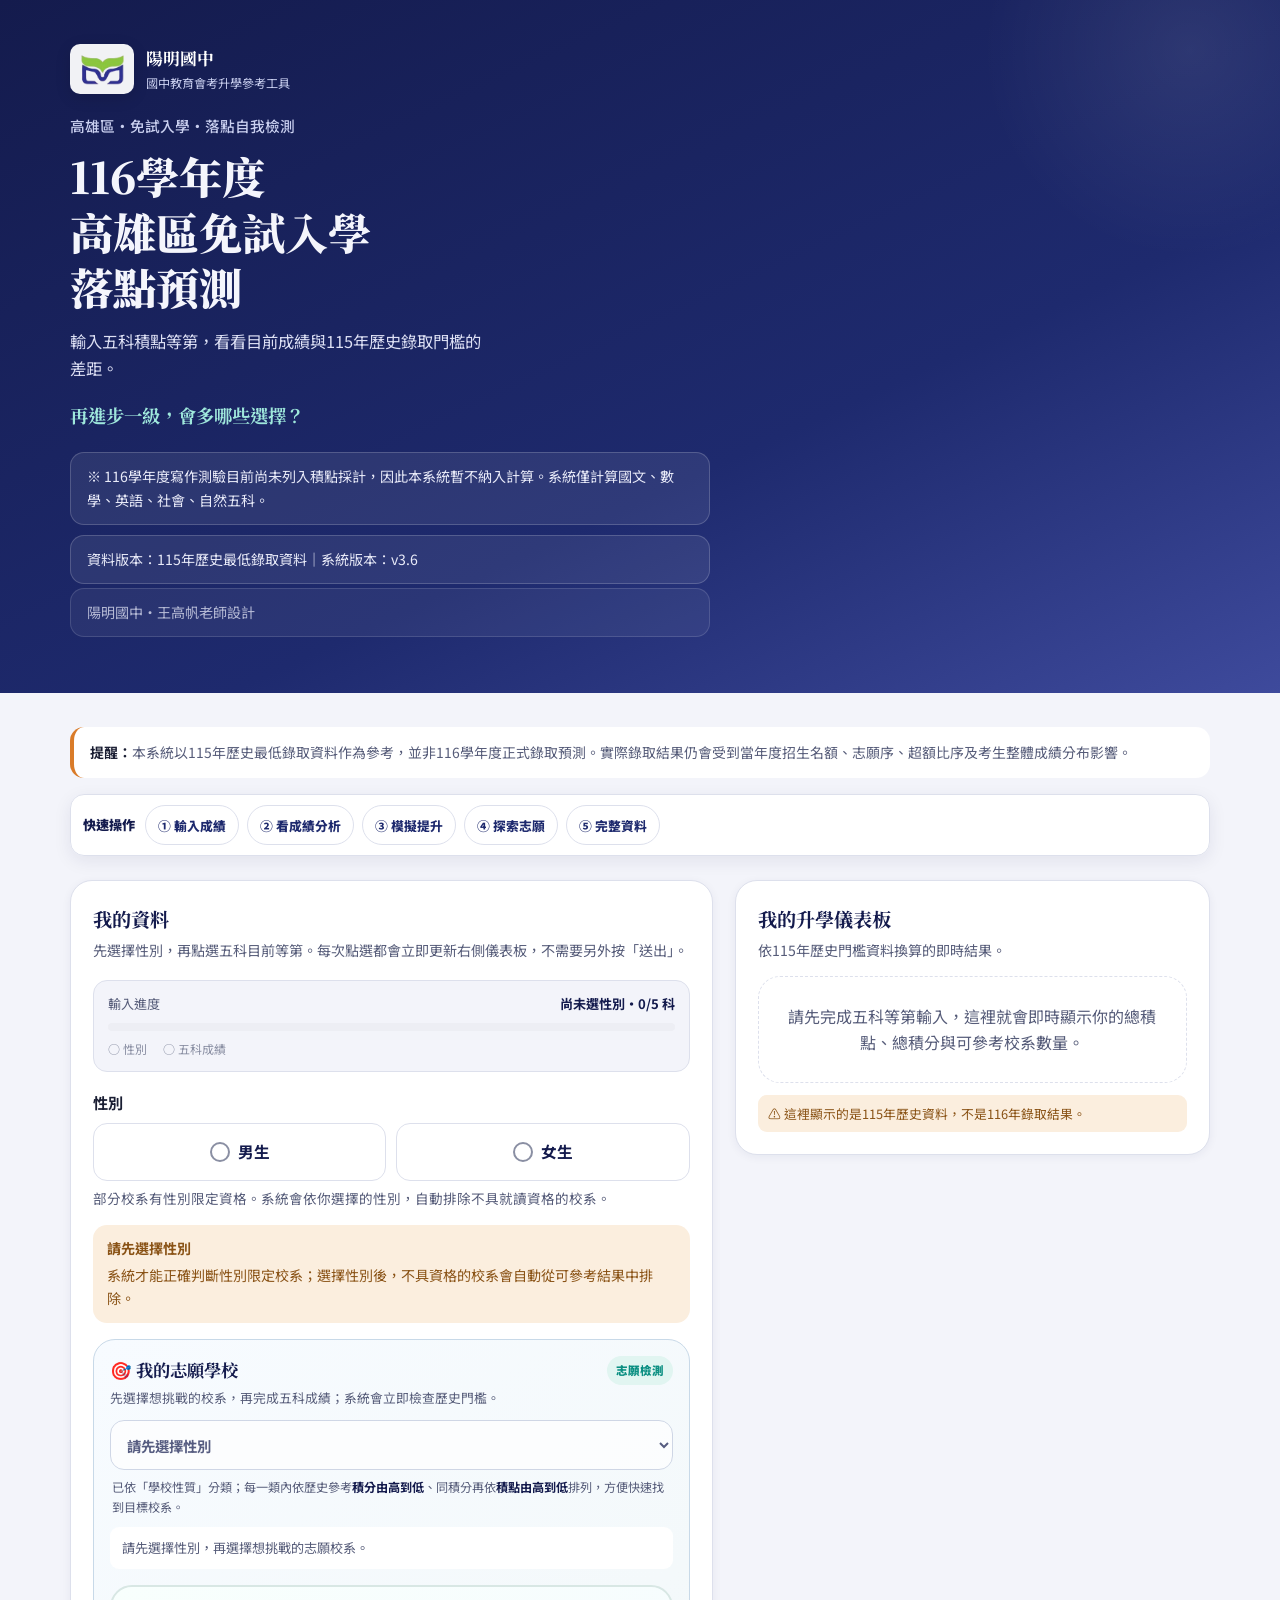
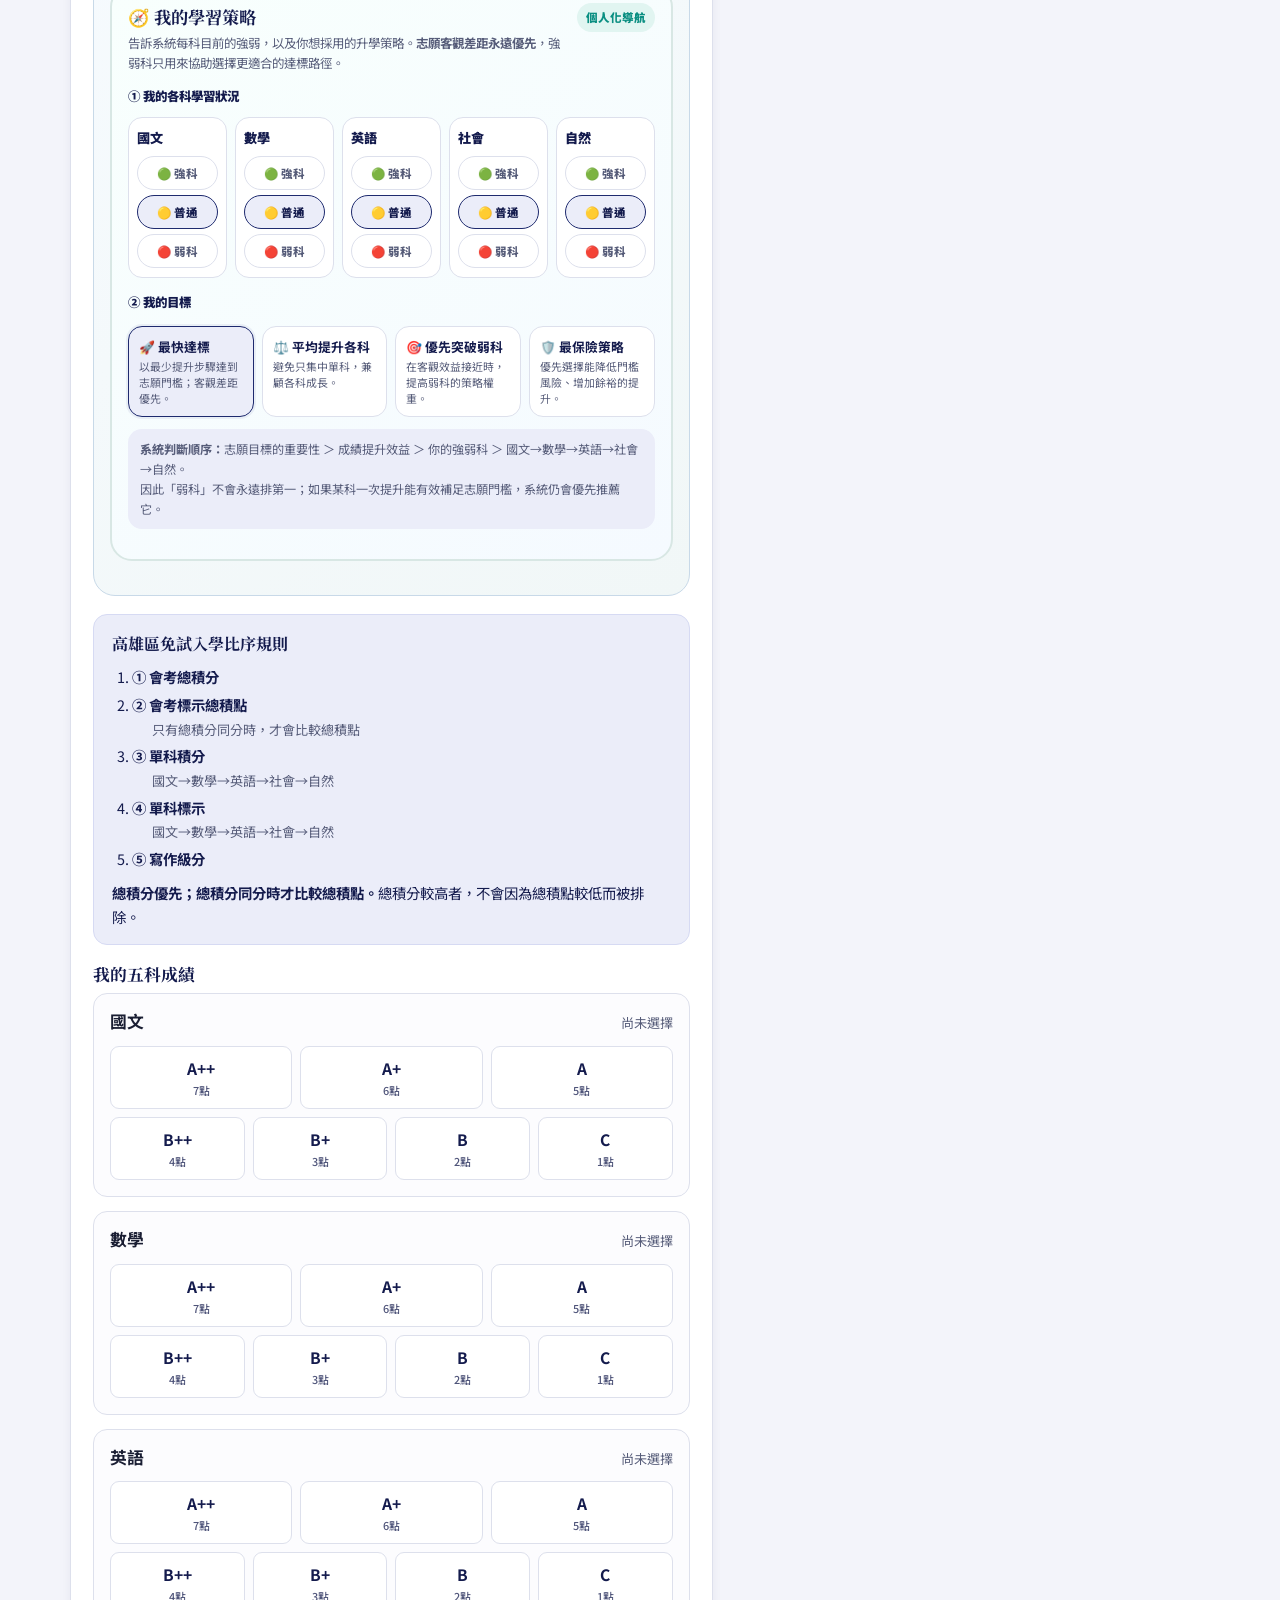
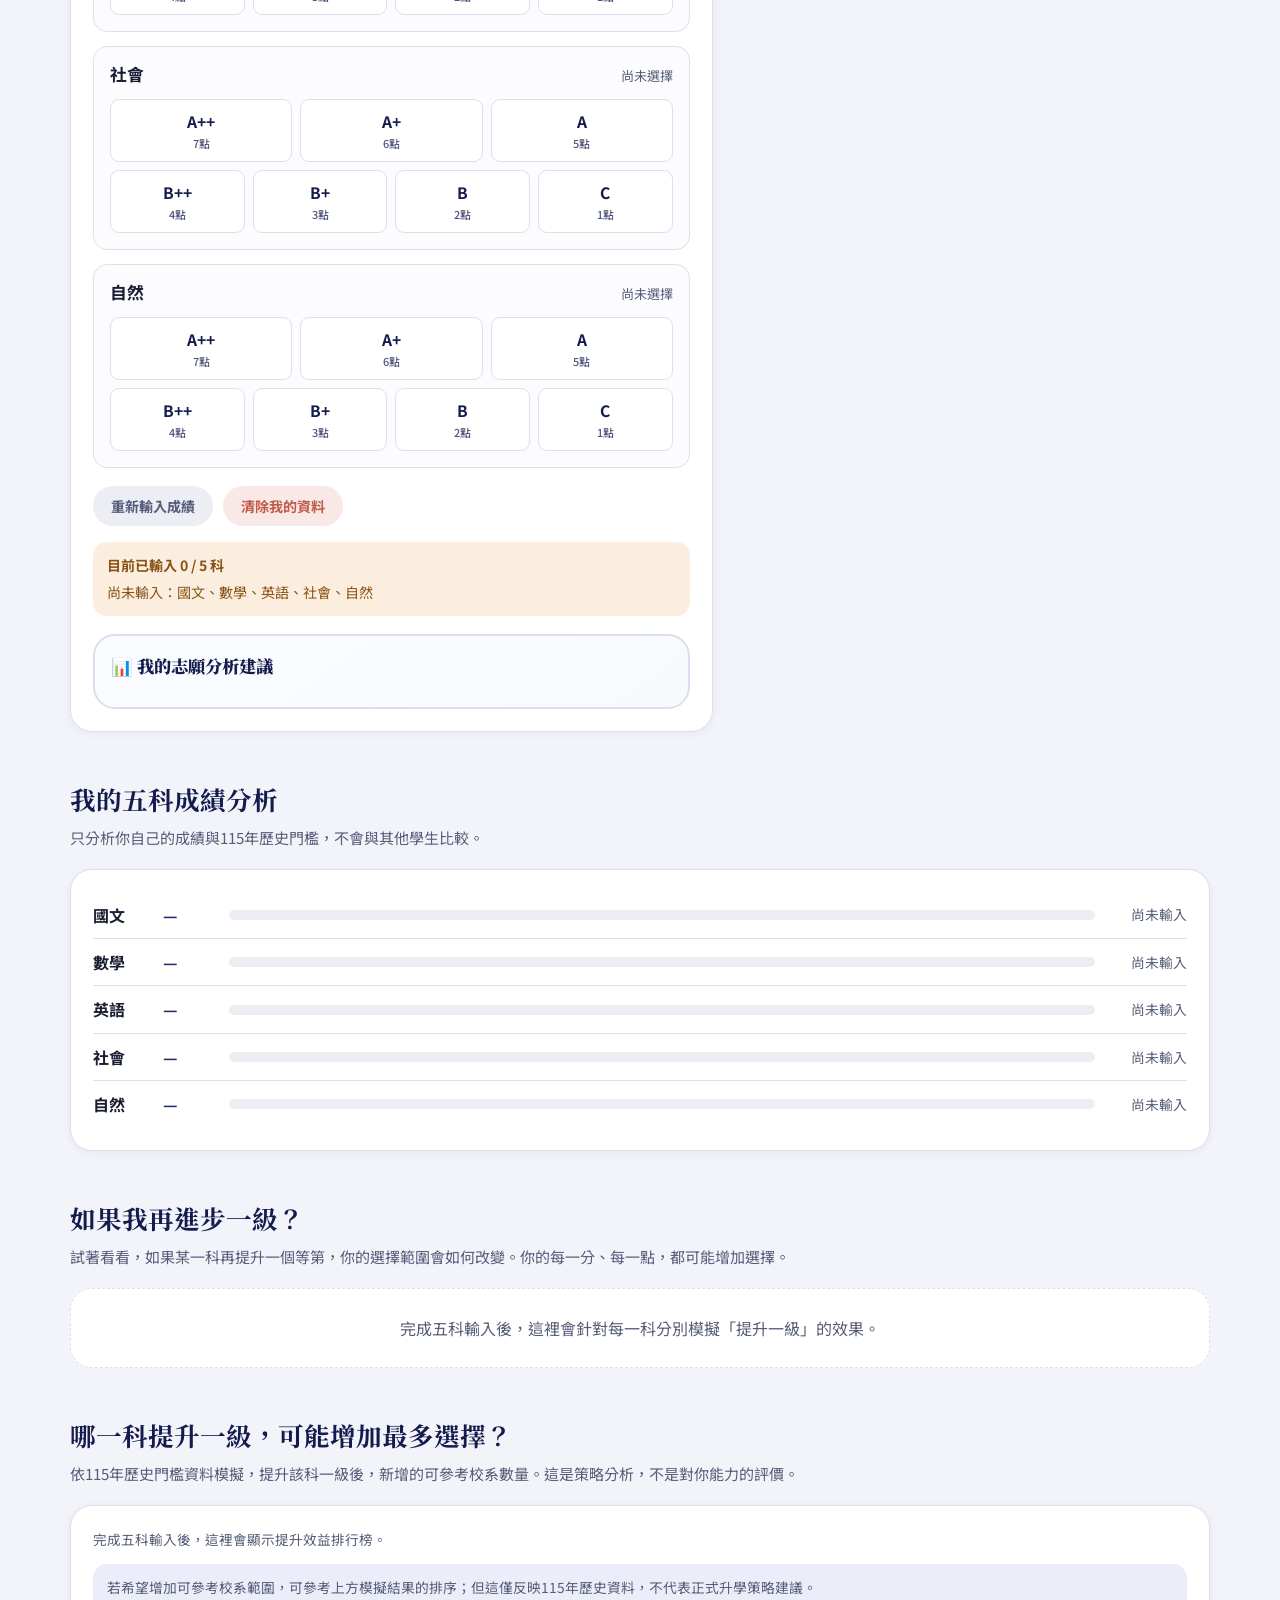
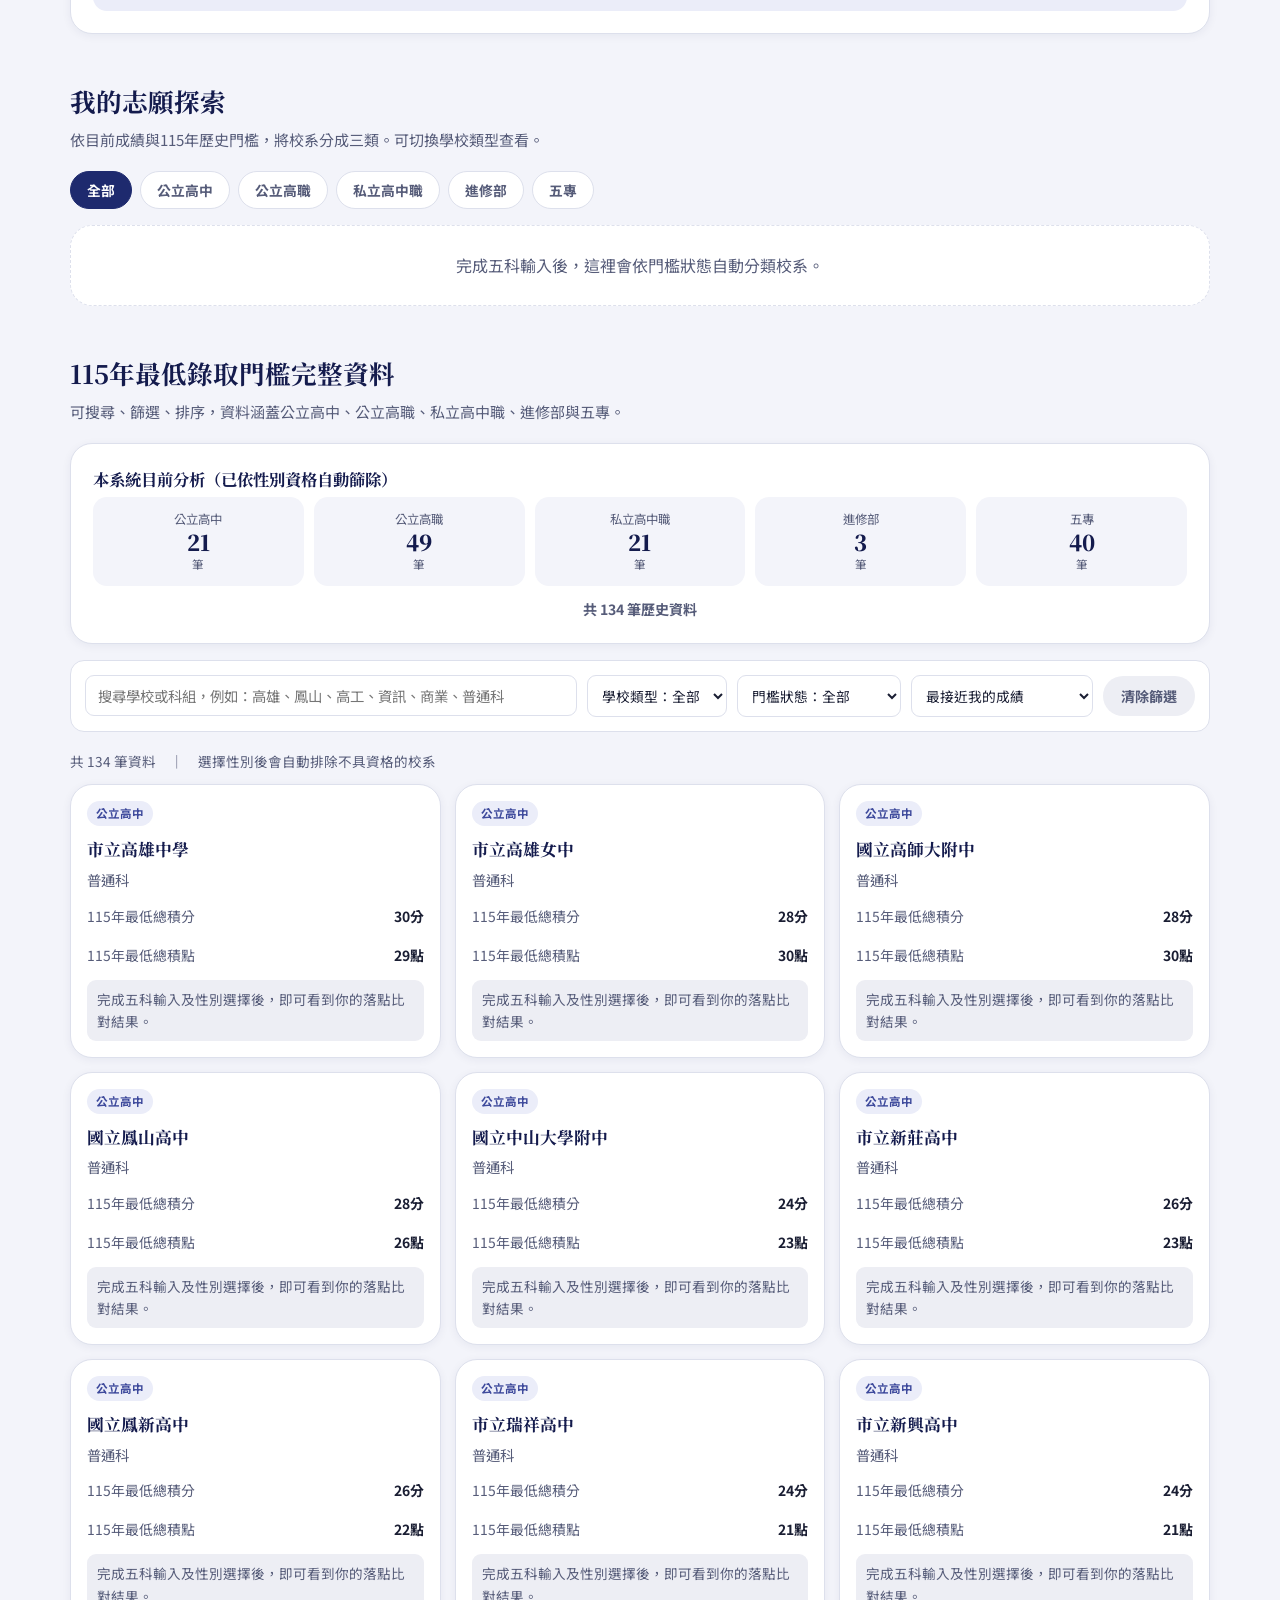
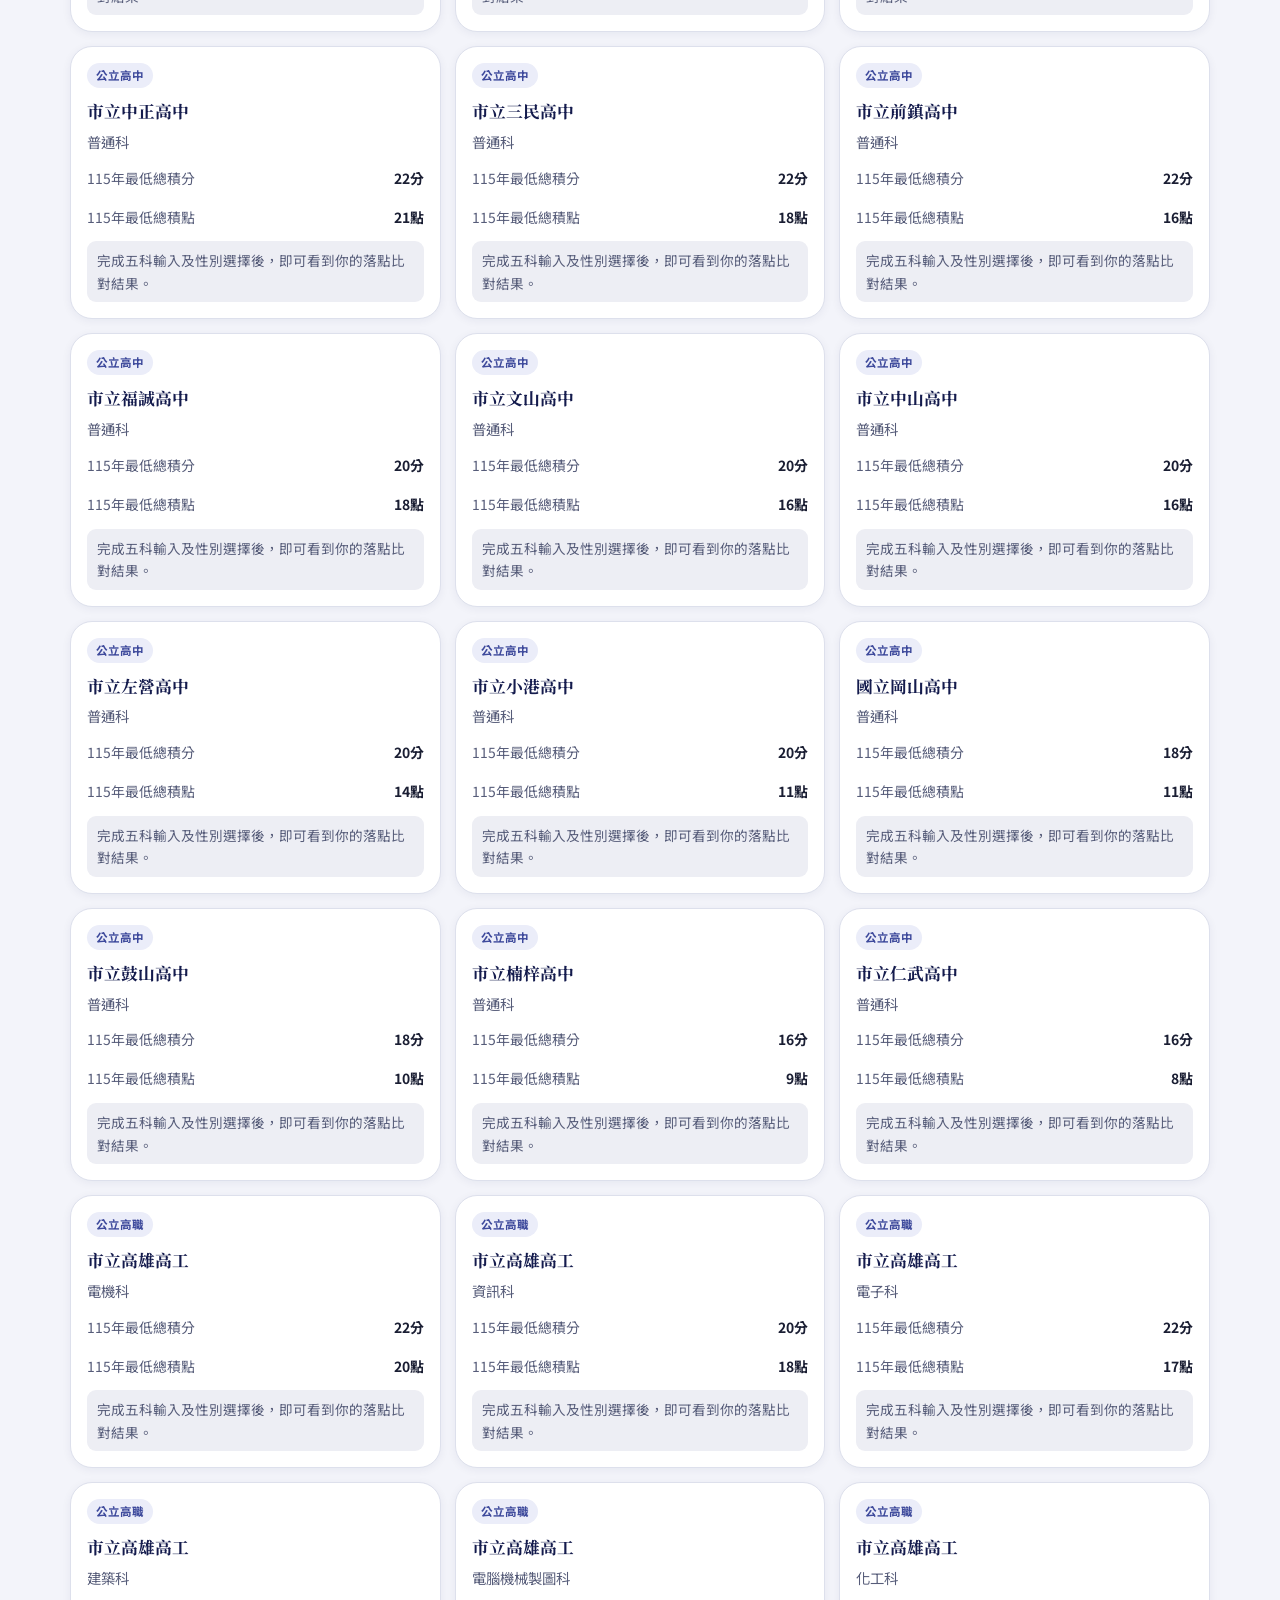
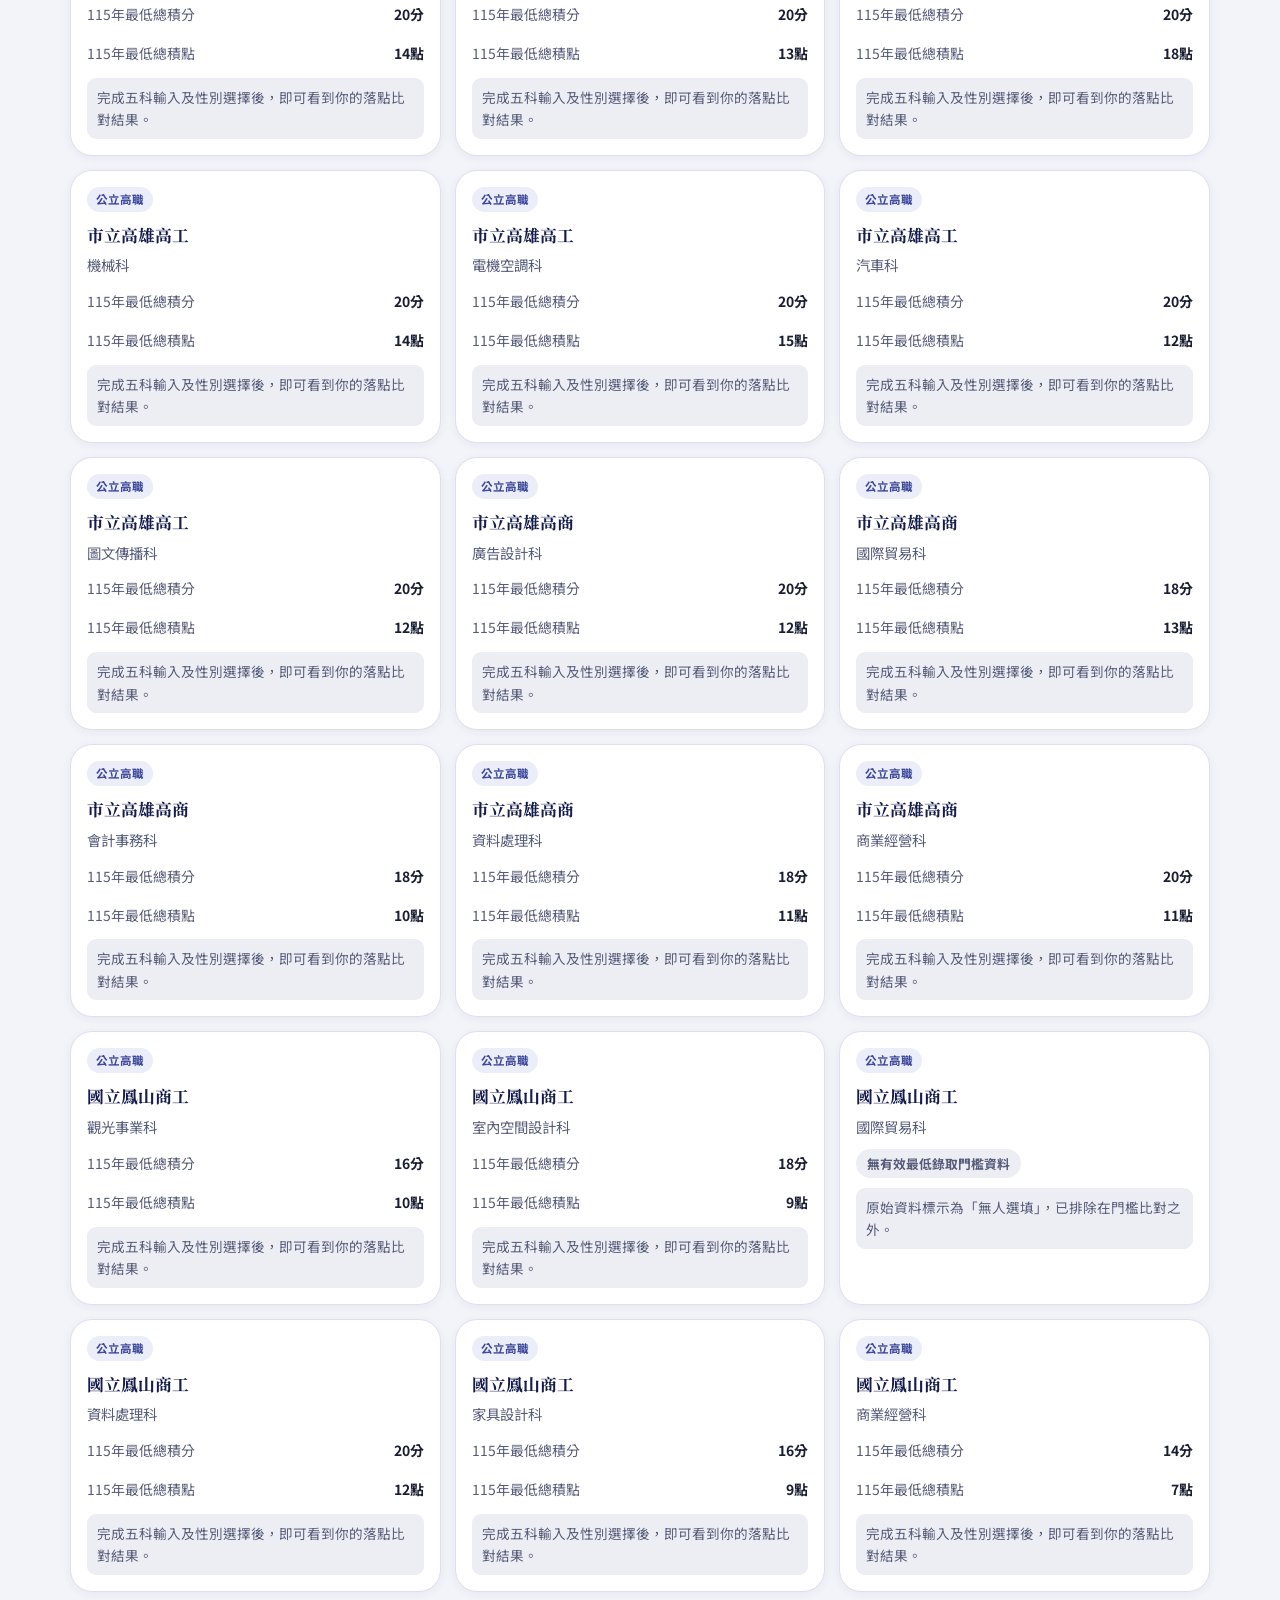
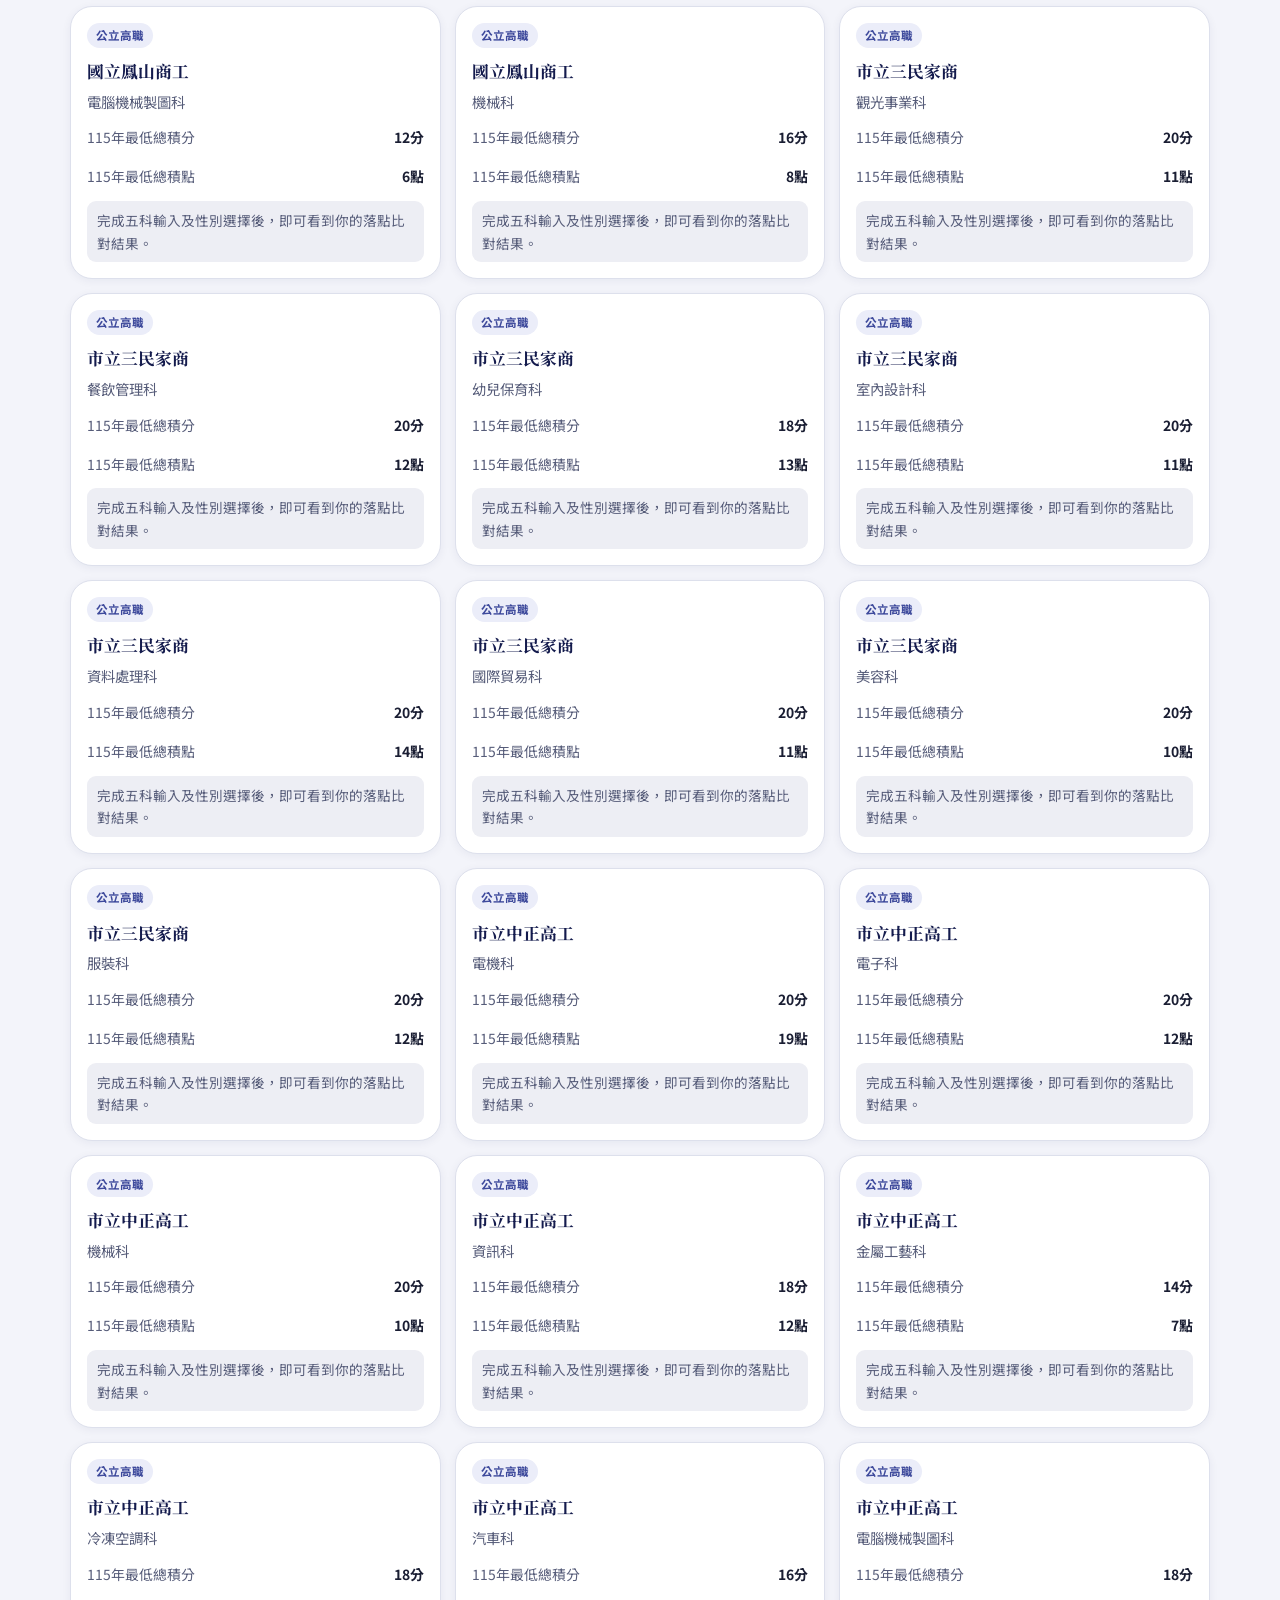
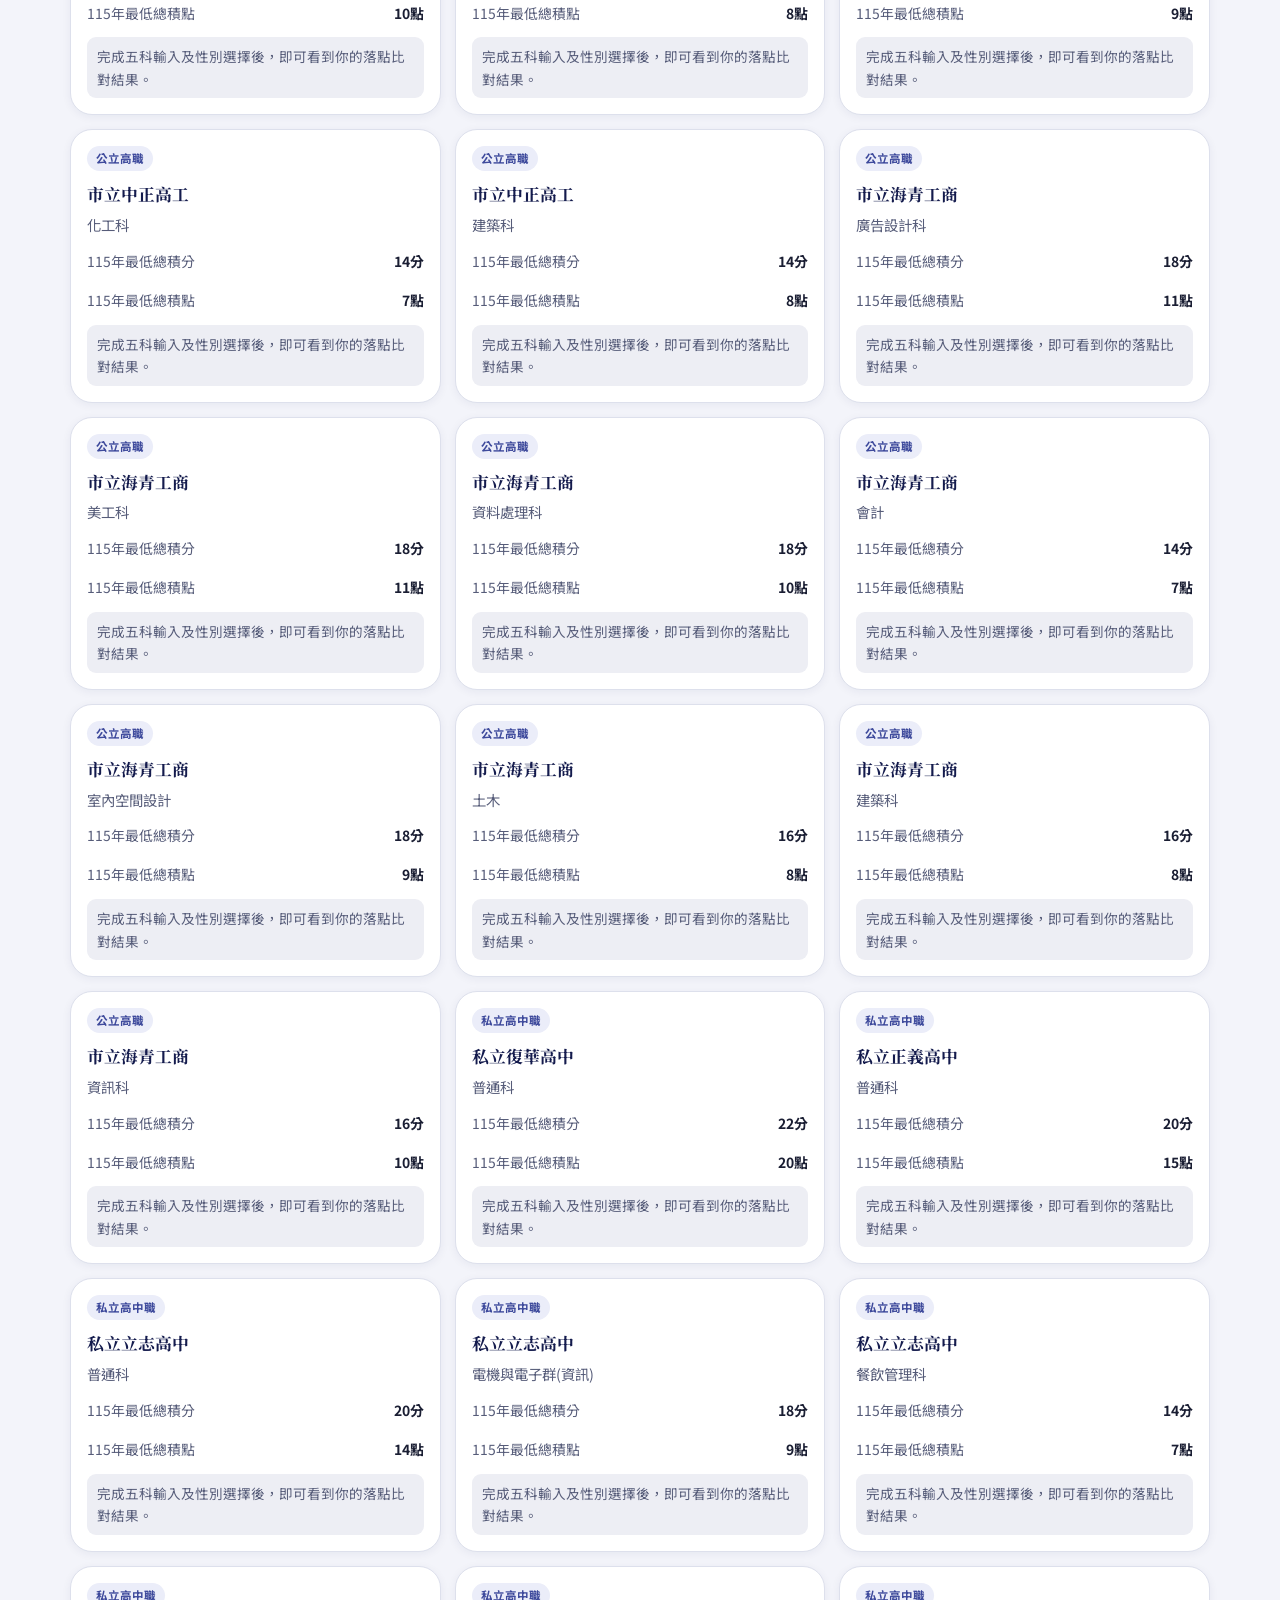
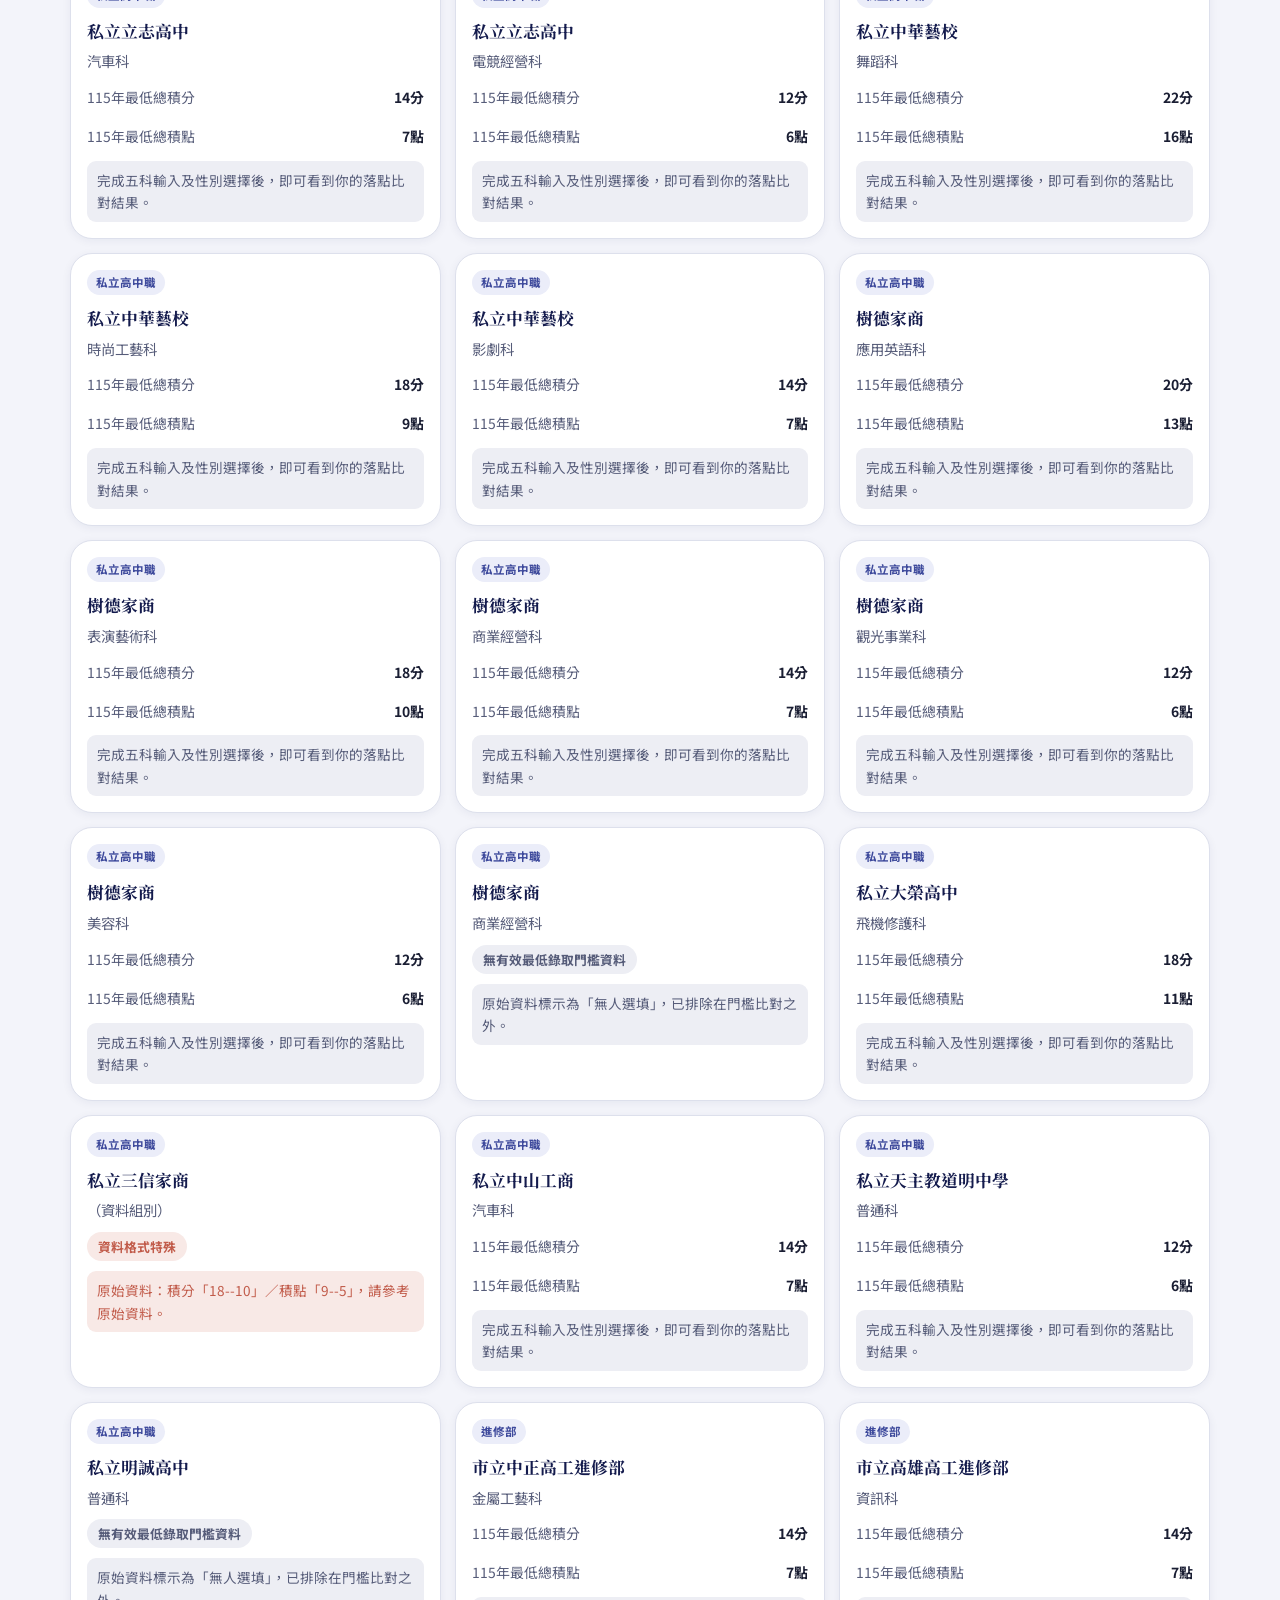
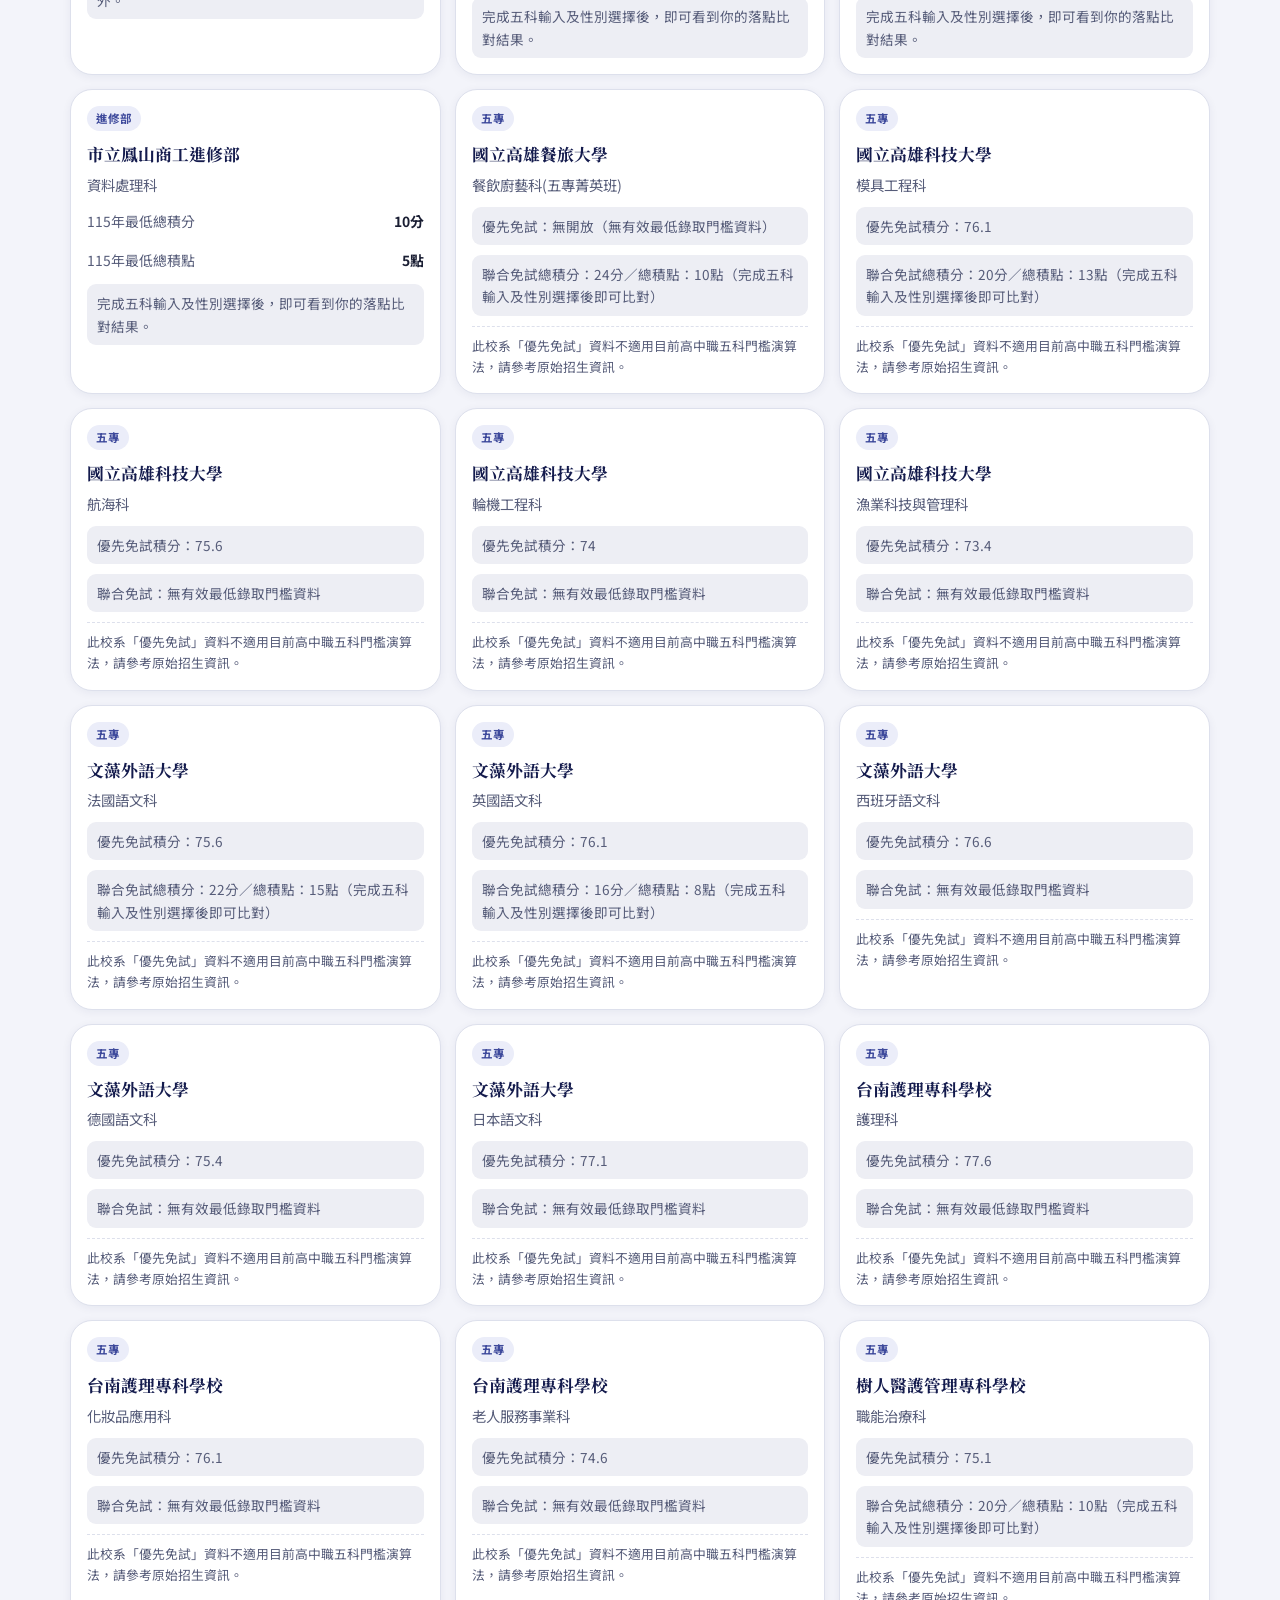
==== index.html @ 198a9786 "Add files via upload" ====
<!DOCTYPE html>
<html lang="zh-Hant">
<head>
<meta charset="UTF-8">
<meta name="viewport" content="width=device-width, initial-scale=1.0, maximum-scale=1">
<title>116學年度高雄區免試入學落點預測｜我的成績 → 歷史落點 → 提升一級 → 新增志願</title>
<link rel="preconnect" href="https://fonts.googleapis.com">
<link rel="preconnect" href="https://fonts.gstatic.com" crossorigin>
<link href="https://fonts.googleapis.com/css2?family=Noto+Serif+TC:wght@500;700;900&family=Noto+Sans+TC:wght@400;500;700;900&display=swap" rel="stylesheet">
<style>
/* =========================
   DESIGN TOKENS
========================= */
:root{
  --ink:#1A1E33;
  --ink-soft:#565C79;
  --hairline:#DDE0EC;
  --paper:#F3F4FA;
  --surface:#FFFFFF;
  --indigo:#1E2A6E;
  --indigo-deep:#141B4D;
  --indigo-soft:#3E4A9C;
  --indigo-tint:#EBEDF9;
  --teal:#0B8F82;
  --teal-tint:#E1F5F1;
  --orange:#D97B29;
  --orange-tint:#FBEEDE;
  --gray-gap:#8A8FA3;
  --gray-tint:#EDEEF4;
  --redsoft:#C15B4A;
  --redsoft-tint:#F8E9E6;
  --radius-l:22px;
  --radius-m:14px;
  --radius-s:9px;
  --shadow-1:0 2px 10px rgba(20,27,77,.06);
  --shadow-2:0 10px 30px rgba(20,27,77,.10);
  --serif:'Noto Serif TC', 'PingFang TC', 'Microsoft JhengHei', serif;
  --sans:'Noto Sans TC', 'PingFang TC', 'Microsoft JhengHei', sans-serif;
}
*{box-sizing:border-box;}
html{scroll-behavior:smooth;}
body{
  margin:0;
  font-family:var(--sans);
  background:var(--paper);
  color:var(--ink);
  line-height:1.65;
  -webkit-font-smoothing:antialiased;
}
img,svg{max-width:100%;}
a{color:var(--indigo-soft);}
button{font-family:inherit;}
:focus-visible{outline:3px solid var(--indigo-soft); outline-offset:2px;}
.wrap{max-width:1180px;margin:0 auto;padding:0 20px;}
@media (max-width:640px){.wrap{padding:0 14px;}}

/* Reduced motion */
@media (prefers-reduced-motion: reduce){
  *{animation-duration:.001ms !important; transition-duration:.001ms !important;}
}

/* =========================
   HERO / HEADER
========================= */
.hero{
  background:linear-gradient(155deg,var(--indigo-deep) 0%,var(--indigo) 62%,var(--indigo-soft) 100%);
  color:#F4F5FC;
  padding:44px 0 56px;
  position:relative;
  overflow:hidden;
}
.hero::after{
  content:"";
  position:absolute; right:-120px; top:-160px;
  width:420px; height:420px; border-radius:50%;
  background:radial-gradient(circle,rgba(255,255,255,.08),transparent 70%);
}
.hero-kicker{
  font-size:.92rem; color:#C9CFEF; margin:0 0 10px; font-weight:500;
}
.hero h1{
  font-family:var(--serif);
  font-weight:900;
  font-size:clamp(1.8rem,4.4vw,2.7rem);
  line-height:1.28;
  margin:0 0 14px;
  max-width:15ch;
}
.hero p.sub{
  font-size:1.02rem;
  color:#DEE1F5;
  max-width:46ch;
  margin:0 0 8px;
}
.hero p.tag{
  font-family:var(--serif);
  font-weight:700;
  font-size:1.15rem;
  color:#9FE8DC;
  margin:18px 0 0;
}
.writing-note{
  margin-top:22px;
  background:rgba(255,255,255,.08);
  border:1px solid rgba(255,255,255,.18);
  border-radius:var(--radius-m);
  padding:12px 16px;
  font-size:.88rem;
  color:#E9EBF9;
  max-width:640px;
}

/* =========================
   UX ENHANCEMENTS
========================= */
.school-brand{
  display:flex; align-items:center; gap:12px; margin-bottom:20px;
}
.school-brand img{
  width:64px; height:50px; object-fit:contain; background:rgba(255,255,255,.94);
  border-radius:10px; padding:5px 7px; box-shadow:0 4px 16px rgba(0,0,0,.12);
}
.school-brand strong{display:block; font-family:var(--serif); font-size:1.05rem; color:#fff;}
.school-brand span{display:block; font-size:.76rem; color:#C9CFEF; margin-top:1px;}

.quick-nav{
  position:sticky; top:0; z-index:20; display:flex; align-items:center; gap:8px;
  flex-wrap:wrap; margin:-4px 0 24px; padding:10px 12px;
  background:rgba(255,255,255,.94); backdrop-filter:blur(12px);
  border:1px solid var(--hairline); border-radius:var(--radius-m);
  box-shadow:0 5px 18px rgba(20,27,77,.08);
}
.quick-nav-title{font-weight:900; color:var(--indigo-deep); font-size:.82rem; margin-right:2px;}
.quick-nav button{
  border:1px solid var(--hairline); background:#fff; color:var(--indigo);
  border-radius:999px; padding:8px 12px; font-size:.8rem; font-weight:800; cursor:pointer;
  min-height:40px;
}
.quick-nav button:hover,.quick-nav button:focus-visible{background:var(--indigo-tint); border-color:var(--indigo-soft);}

.input-progress{
  margin:0 0 18px; padding:12px 14px; background:var(--paper);
  border:1px solid var(--hairline); border-radius:var(--radius-m);
}
.progress-head{display:flex; justify-content:space-between; gap:10px; font-size:.82rem; color:var(--ink-soft);}
.progress-head b{color:var(--indigo-deep);}
.progress-track{height:8px; margin:8px 0; background:var(--gray-tint); border-radius:99px; overflow:hidden;}
.progress-track span{display:block; height:100%; background:linear-gradient(90deg,var(--indigo),var(--teal)); border-radius:99px; transition:width .2s ease;}
.progress-steps{display:flex; gap:16px; font-size:.75rem; color:var(--gray-gap);}
.progress-steps .done{color:var(--teal); font-weight:800;}

.filter-clear{margin-left:auto; min-height:40px;}

.school-card{
  transition:transform .15s ease, box-shadow .15s ease, border-color .15s ease;
}
.school-card:hover{
  transform:translateY(-2px); box-shadow:var(--shadow-2); border-color:#C8CCE1;
}

@media (min-width:960px){
  .quick-nav{top:8px;}
}
@media (max-width:640px){
  .school-brand img{width:58px;height:46px;}
  .quick-nav{margin-left:-2px; margin-right:-2px;}
  .quick-nav-title{width:100%;}
  .quick-nav button{flex:1 1 calc(50% - 8px);}
  .filter-clear{margin-left:0; width:100%;}
}

/* =========================
   TARGET SCHOOL / EFFORT ADVISER
========================= */
.target-select-help{
  margin:8px 2px 0;
  color:var(--ink-soft);
  font-size:.76rem;
  line-height:1.6;
}
.target-select-help strong{color:var(--indigo-deep);}
#targetSchoolSelect{
  min-height:54px;
  font-weight:700;
}
#targetSchoolSelect optgroup{
  font-weight:900;
}
#targetSchoolSelect option{
  font-weight:600;
}
.target-school-box{
  margin:16px 0 18px; padding:16px; border:1px solid #C8D9E8;
  border-radius:var(--radius-l); background:linear-gradient(145deg,#F7FBFF,#F1F7F7);
}
.target-school-head{display:flex; align-items:flex-start; justify-content:space-between; gap:12px; margin-bottom:12px;}
.target-school-head h4{margin:0 0 3px; color:var(--indigo-deep); font-family:var(--serif); font-size:1.08rem;}
.target-school-head p{margin:0; color:var(--ink-soft); font-size:.8rem;}
.target-school-badge{white-space:nowrap; background:var(--teal-tint); color:var(--teal); border-radius:999px; padding:5px 9px; font-size:.72rem; font-weight:900;}
#targetSchoolSelect{width:100%; min-height:50px; border:1.5px solid #BFC8DC; border-radius:var(--radius-m); background:#fff; color:var(--indigo-deep); padding:10px 12px; font:700 .9rem var(--sans);}
#targetSchoolSelect:focus{border-color:var(--indigo); box-shadow:0 0 0 3px rgba(62,74,156,.12);}
.target-empty{margin-top:10px; padding:10px 12px; border-radius:var(--radius-s); background:#fff; color:var(--ink-soft); font-size:.82rem;}
.target-selected{margin-top:10px; padding:12px; background:#fff; border-radius:var(--radius-m); display:flex; flex-direction:column; gap:3px;}
.target-selected b{font-size:.75rem; color:var(--ink-soft);}
.target-selected span{font-weight:900; color:var(--indigo-deep);}
.target-selected small{color:var(--ink-soft);}
.target-success,.target-warning{margin-top:10px; border-radius:var(--radius-m); padding:14px;}
.target-success{display:flex; align-items:center; gap:12px; background:var(--teal-tint); border:1px solid #BFE7DF; color:#075E55;}
.target-icon{font-size:2rem; line-height:1;}
.target-success strong{display:block; font-family:var(--serif); font-size:1.35rem; color:#087568;}
.target-success span{display:block; font-weight:900; color:var(--indigo-deep); margin:2px 0;}
.target-success small{display:block; color:#39736C; font-size:.78rem;}
.target-warning{background:#FFF8EF; border:1px solid #F1D6B3; color:#7B511D;}
.target-warning-head{display:flex; align-items:center; justify-content:space-between; gap:10px;}
.target-warning-head strong{color:#8A5316; font-size:.92rem;}
.target-warning-head span{font-weight:900; white-space:nowrap; background:var(--orange-tint); padding:4px 8px; border-radius:999px; font-size:.76rem;}
.target-current{margin-top:8px; color:var(--ink-soft); font-size:.8rem;}
.target-warning p{font-size:.75rem; color:#8A6A42; margin:8px 0;}
.effort-list{margin:8px 0 0; padding-left:20px; display:flex; flex-direction:column; gap:7px;}
.effort-list li{background:#fff; border-radius:var(--radius-s); padding:8px 10px; display:grid; grid-template-columns:1fr auto; gap:2px 8px; color:var(--ink);}
.effort-list li b{color:var(--indigo-deep);}
.effort-list li span{font-weight:900; color:var(--orange);}
.effort-list li small{grid-column:1/-1; color:var(--ink-soft); font-size:.74rem;}
@media (max-width:640px){
  .target-school-head{flex-direction:column;}
  .target-warning-head{align-items:flex-start; flex-direction:column;}
  .effort-list li{grid-template-columns:1fr;}
  .effort-list li span{grid-column:1;}
}

.target-analysis-box{margin-top:18px;padding:16px;border:2px solid #D9DFEE;border-radius:var(--radius-l);background:linear-gradient(145deg,#FBFCFF,#F7FAFC);scroll-margin-top:80px;}
.target-analysis-title{font-family:var(--serif);font-size:1.08rem;font-weight:900;color:var(--indigo-deep);margin-bottom:10px;}
.target-principle-note{margin-top:8px;padding:8px 10px;background:var(--indigo-tint,#EEF1FF);border-radius:var(--radius-s);font-size:.72rem;line-height:1.6;color:var(--indigo-deep);}
.target-gap-grid{display:grid;grid-template-columns:1fr 1fr;gap:8px;margin:10px 0;}
.target-gap-card{background:#fff;border-radius:var(--radius-s);padding:10px;border:1px solid var(--hairline);}
.target-gap-card strong{display:block;font-size:.8rem}.target-gap-card small{display:block;margin-top:3px;color:var(--ink-soft);line-height:1.5;}
.target-plan-note{margin:10px 0;padding:10px 12px;border-radius:var(--radius-s);background:var(--indigo-tint);color:var(--ink-soft);font-size:.78rem;line-height:1.65;}
.target-plan-step{display:grid;grid-template-columns:34px 1fr auto;gap:8px;align-items:center;background:#fff;border-radius:var(--radius-s);padding:9px 10px;margin-top:7px;border:1px solid var(--hairline);}
.target-plan-step .num{width:26px;height:26px;border-radius:50%;display:grid;place-items:center;background:var(--indigo-tint);color:var(--indigo-deep);font-weight:900;}
.target-plan-step .subject{font-weight:900;color:var(--indigo-deep)}.target-plan-step .grade{font-weight:900;color:var(--orange)}.target-plan-step small{display:block;grid-column:2/-1;color:var(--ink-soft);line-height:1.5;}
@media(max-width:640px){.target-gap-grid{grid-template-columns:1fr}.target-plan-step{grid-template-columns:30px 1fr}.target-plan-step b{grid-column:2}.target-plan-step small{grid-column:2}}
/* =========================
   LAYOUT: MAIN GRID
========================= */
main{padding:34px 0 60px;}
.section{margin-bottom:46px;}
.section-head{margin-bottom:18px;}
.section-head h2{
  font-family:var(--serif);
  font-size:clamp(1.25rem,2.6vw,1.6rem);
  margin:0 0 6px;
  color:var(--indigo-deep);
}
.section-head p{margin:0; color:var(--ink-soft); font-size:.94rem;}

.top-grid{
  display:grid;
  grid-template-columns:1fr;
  gap:22px;
}
@media (min-width:960px){
  .top-grid{grid-template-columns:1.15fr .85fr; align-items:start;}
}

/* =========================
   SUBJECT INPUT
========================= */
.panel{
  background:var(--surface);
  border-radius:var(--radius-l);
  padding:22px;
  box-shadow:var(--shadow-1);
  border:1px solid var(--hairline);
}
.panel h3{
  font-family:var(--serif);
  margin:0 0 4px;
  font-size:1.2rem;
  color:var(--indigo-deep);
}
.panel .hint{color:var(--ink-soft); font-size:.88rem; margin:0 0 18px;}

.subject-card{
  border:1px solid var(--hairline);
  border-radius:var(--radius-m);
  padding:14px 16px 16px;
  margin-bottom:14px;
  background:#FCFCFE;
}
.subject-card:last-child{margin-bottom:0;}
.subject-card-head{
  display:flex; align-items:baseline; justify-content:space-between; gap:8px;
  margin-bottom:10px;
}
.subject-card-head .name{font-weight:700; font-size:1.05rem;}
.subject-card-head .status{
  font-size:.82rem; color:var(--ink-soft);
}
.subject-card-head .status.picked{color:var(--teal); font-weight:700;}
.grade-grid{display:flex; flex-direction:column; gap:8px;}
.grade-row{display:grid; gap:8px;}
.grade-row.row1{grid-template-columns:repeat(3,1fr);}
.grade-row.row2{grid-template-columns:repeat(4,1fr);}
.grade-btn{
  min-height:52px;
  border:1.5px solid var(--hairline);
  background:#fff;
  border-radius:var(--radius-s);
  padding:10px 4px;
  font-size:.98rem;
  font-weight:700;
  color:var(--indigo-deep);
  cursor:pointer;
  transition:border-color .15s, background .15s, color .15s, transform .1s;
  text-align:center;
}
.grade-btn:hover{border-color:var(--indigo-soft);}
.grade-btn:active{transform:scale(.97);}
.grade-btn.active{
  background:var(--indigo);
  border-color:var(--indigo);
  color:#fff;
}
.grade-btn .pt{
  display:block; font-size:.68rem; font-weight:500; margin-top:2px; opacity:.75;
}

/* =========================
   GENDER SELECTOR
========================= */
.gender-selector{
  border:none; padding:0; margin:0 0 6px; display:flex; gap:10px; flex-wrap:wrap;
}
.gender-selector legend{
  font-weight:700; font-size:.95rem; margin:0 0 8px; padding:0; width:100%; color:var(--ink);
}
.gender-option{
  flex:1 1 120px; min-height:58px; display:flex; align-items:center; justify-content:center; gap:8px;
  border:1.5px solid var(--hairline); border-radius:var(--radius-m); background:#fff;
  cursor:pointer; font-weight:700; font-size:.98rem; color:var(--indigo-deep);
  transition:border-color .15s, background .15s, color .15s; position:relative; padding:0 10px;
}
.gender-option:hover{border-color:var(--indigo-soft);}
.gender-option input{
  position:absolute; width:1px; height:1px; opacity:0; margin:0; padding:0;
}
.gender-dot{
  width:20px; height:20px; border-radius:50%; border:2px solid var(--gray-gap);
  display:inline-flex; align-items:center; justify-content:center; flex-shrink:0; background:#fff;
  transition:border-color .15s;
}
.gender-dot::after{
  content:""; width:10px; height:10px; border-radius:50%; background:var(--indigo);
  opacity:0; transform:scale(.4); transition:opacity .15s, transform .15s;
}
.gender-option.is-selected{background:var(--indigo-tint); border-color:var(--indigo);}
.gender-option.is-selected .gender-dot{border-color:var(--indigo);}
.gender-option.is-selected .gender-dot::after{opacity:1; transform:scale(1);}
.gender-option input:focus-visible + .gender-dot{
  outline:3px solid var(--indigo-soft); outline-offset:2px;
}
.gender-help{color:var(--ink-soft); font-size:.85rem; margin:0 0 16px;}

.tier-note{font-size:.8rem; color:var(--ink-soft); border-top:1px dashed var(--hairline); padding-top:8px; margin-top:2px;}
.tier-note.tier-win{color:var(--teal);}

.rule-card{
  background:var(--indigo-tint); border:1px solid #D6DAF3; border-radius:var(--radius-m);
  padding:16px 18px; margin-bottom:16px; font-size:.9rem; color:var(--indigo-deep);
}
.rule-card h4{margin:0 0 8px; font-family:var(--serif); font-size:1rem;}
.rule-card ol{margin:0 0 10px; padding-left:20px;}
.rule-card ol li{margin-bottom:4px;}
.rule-card .rule-key{font-weight:700; color:var(--indigo-deep);}
.rule-card .rule-sub{color:var(--ink-soft); font-size:.82rem; margin:2px 0 0 20px;}

.fivea-note{
  margin-top:14px; padding:12px 14px; border-radius:var(--radius-m);
  background:var(--teal-tint); color:#0A6B60; font-size:.87rem;
}
.fivea-note b{display:block; margin-bottom:4px;}

.panel-actions{
  display:flex; gap:10px; flex-wrap:wrap; margin-top:18px;
}
.btn{
  border:none; border-radius:999px; padding:10px 18px; font-weight:700;
  font-size:.88rem; cursor:pointer; transition:opacity .15s, transform .1s;
}
.btn:active{transform:scale(.97);}
.btn-ghost{background:var(--gray-tint); color:var(--ink-soft);}
.btn-ghost:hover{opacity:.8;}
.btn-danger{background:var(--redsoft-tint); color:var(--redsoft);}
.btn-danger:hover{opacity:.8;}
.btn-primary{background:var(--indigo); color:#fff;}
.btn-teal{background:var(--teal); color:#fff;}

.incomplete-box{
  margin-top:16px; padding:12px 14px; border-radius:var(--radius-m);
  background:var(--orange-tint); color:#8A5316; font-size:.88rem;
}
.incomplete-box b{display:block; margin-bottom:4px;}
.complete-box{
  margin-top:16px; padding:12px 14px; border-radius:var(--radius-m);
  background:var(--teal-tint); color:#0A6B60; font-size:.88rem;
}
.complete-box div{margin:2px 0;}

/* =========================
   DASHBOARD
========================= */
.dash-grid{
  display:grid; grid-template-columns:repeat(2,1fr); gap:14px;
}
@media (min-width:500px) and (max-width:959px){
  .dash-grid{grid-template-columns:repeat(4,1fr);}
}
.dash-card{
  background:var(--surface);
  border-radius:var(--radius-l);
  padding:18px 16px;
  box-shadow:var(--shadow-1);
  border:1px solid var(--hairline);
  border-top:4px solid var(--indigo);
}
.dash-card.teal{border-top-color:var(--teal);}
.dash-card.orange{border-top-color:var(--orange);}
.dash-card .label{font-size:.82rem; color:var(--ink-soft); margin-bottom:6px;}
.dash-card .num{
  font-family:var(--serif); font-weight:900;
  font-size:clamp(1.8rem,4vw,2.4rem);
  color:var(--indigo-deep); line-height:1;
}
.dash-card .num small{font-size:1rem; font-weight:700; margin-left:2px; color:var(--ink-soft);}
.dash-card.teal .num{color:var(--teal);}
.dash-card.orange .num{color:var(--orange);}
.dash-empty{
  background:var(--surface); border:1px dashed var(--hairline);
  border-radius:var(--radius-l); padding:26px 20px; text-align:center; color:var(--ink-soft);
}

/* =========================
   MY SCORES
========================= */
.score-row{
  display:flex; align-items:center; gap:14px; padding:10px 0;
  border-bottom:1px solid var(--hairline);
}
.score-row:last-child{border-bottom:none;}
.score-row .sname{width:56px; font-weight:700; flex-shrink:0;}
.score-row .sgrade{width:52px; flex-shrink:0; font-weight:700; color:var(--indigo);}
.score-bar-track{
  flex:1; height:10px; background:var(--gray-tint); border-radius:99px; overflow:hidden;
}
.score-bar-fill{height:100%; background:linear-gradient(90deg,var(--indigo-soft),var(--teal)); border-radius:99px;}
.score-row .spt{width:78px; text-align:right; color:var(--ink-soft); font-size:.86rem; flex-shrink:0;}

/* =========================
   SIMULATION CARDS
========================= */
.sim-grid{
  display:grid; grid-template-columns:1fr; gap:16px;
}
@media (min-width:720px){
  .sim-grid{grid-template-columns:repeat(2,1fr);}
}
@media (min-width:1100px){
  .sim-grid{grid-template-columns:repeat(3,1fr);}
}
.sim-card{
  background:var(--surface); border-radius:var(--radius-l); border:1px solid var(--hairline);
  box-shadow:var(--shadow-1); padding:18px; display:flex; flex-direction:column; gap:12px;
}
.sim-card .sim-head{display:flex; justify-content:space-between; align-items:baseline;}
.sim-card .sim-head h4{margin:0; font-family:var(--serif); font-size:1.08rem; color:var(--indigo-deep);}
.sim-arrow{
  display:flex; align-items:center; gap:8px; font-weight:700; font-size:1.05rem;
}
.grade-pill{
  display:inline-block; padding:3px 10px; border-radius:999px; background:var(--indigo-tint); color:var(--indigo);
  font-size:.92rem;
}
.grade-pill.up{background:var(--teal-tint); color:var(--teal);}
.sim-metric-table{width:100%; border-collapse:collapse; font-size:.9rem;}
.sim-metric-table td{padding:5px 4px; border-bottom:1px solid var(--hairline);}
.sim-metric-table tr:last-child td{border-bottom:none;}
.sim-metric-table td.mlabel{color:var(--ink-soft); width:34%;}
.sim-metric-table td.mval{text-align:center; font-weight:700;}
.sim-metric-table td.mnew{text-align:right; font-weight:900; color:var(--teal);}
.big-plus{
  font-family:var(--serif); font-weight:900; font-size:1.6rem; color:var(--teal);
}
.sim-maxed{
  color:var(--ink-soft); font-size:.9rem; background:var(--gray-tint); border-radius:var(--radius-m); padding:14px; text-align:center;
}
.sim-newlist{
  border-top:1px dashed var(--hairline); padding-top:10px; margin-top:2px;
}
.sim-newlist summary{cursor:pointer; font-weight:700; color:var(--indigo); font-size:.9rem;}
.sim-newlist ul{list-style:none; margin:10px 0 0; padding:0; display:flex; flex-direction:column; gap:6px;}
.sim-newlist li{
  font-size:.86rem; background:var(--teal-tint); border-radius:var(--radius-s); padding:8px 10px; color:#0A6B60;
}
.sim-newlist li b{color:var(--indigo-deep);}
.simulate-btn{
  align-self:flex-start; background:var(--indigo-tint); color:var(--indigo);
  border:none; border-radius:999px; padding:8px 16px; font-weight:700; font-size:.85rem; cursor:pointer;
}
.simulate-btn:hover{background:var(--indigo); color:#fff;}

/* ranking */
.rank-list{list-style:none; margin:0; padding:0; display:flex; flex-direction:column; gap:10px;}
.rank-item{
  display:flex; align-items:center; gap:14px; background:var(--surface); border:1px solid var(--hairline);
  border-radius:var(--radius-m); padding:12px 16px;
}
.rank-num{
  font-family:var(--serif); font-weight:900; font-size:1.2rem; color:var(--indigo-soft); width:26px; flex-shrink:0;
}
.rank-name{font-weight:700; flex:1;}
.rank-count{font-weight:900; color:var(--teal); font-family:var(--serif); font-size:1.05rem;}
.rank-maxed{color:var(--ink-soft); font-size:.84rem;}
.rank-note{
  margin-top:14px; font-size:.86rem; color:var(--ink-soft); background:var(--indigo-tint);
  border-radius:var(--radius-m); padding:12px 14px;
}

/* =========================
   EXPLORE (voyage)
========================= */
.tabs{display:flex; gap:8px; flex-wrap:wrap; margin-bottom:16px;}
.tab-btn{
  border:1px solid var(--hairline); background:#fff; border-radius:999px; padding:8px 16px;
  font-size:.86rem; font-weight:700; color:var(--ink-soft); cursor:pointer;
}
.tab-btn.active{background:var(--indigo); border-color:var(--indigo); color:#fff;}

.status-columns{display:grid; grid-template-columns:1fr; gap:18px;}
@media (min-width:860px){.status-columns{grid-template-columns:repeat(3,1fr);}}
.status-col{background:var(--surface); border-radius:var(--radius-l); border:1px solid var(--hairline); padding:16px; box-shadow:var(--shadow-1);}
.status-col h4{
  margin:0 0 10px; font-family:var(--serif); font-size:1rem; display:flex; align-items:center; gap:8px;
}
.status-dot{width:10px; height:10px; border-radius:50%; display:inline-block;}
.status-col.reached h4 .status-dot{background:var(--teal);}
.status-col.near h4 .status-dot{background:var(--orange);}
.status-col.gap h4 .status-dot{background:var(--gray-gap);}
.status-col .count{font-weight:900; color:var(--ink-soft); font-size:.86rem; margin-left:auto;}
.mini-list{list-style:none; margin:0; padding:0; max-height:340px; overflow-y:auto; display:flex; flex-direction:column; gap:8px;}
.mini-list li{
  border:1px solid var(--hairline); border-radius:var(--radius-s); padding:8px 10px; font-size:.85rem;
}
.mini-list li .mn{font-weight:700; display:block;}
.mini-list li .md{color:var(--ink-soft);}
.empty-note{color:var(--ink-soft); font-size:.85rem;}

/* =========================
   SCHOOL LIST / FILTER
========================= */
.filter-bar{
  display:flex; gap:10px; flex-wrap:wrap; align-items:center; margin-bottom:18px;
  background:var(--surface); border:1px solid var(--hairline); border-radius:var(--radius-m); padding:14px;
}
.filter-bar input[type=text]{
  flex:1; min-width:180px; border:1px solid var(--hairline); border-radius:var(--radius-s);
  padding:9px 12px; font-size:.9rem; font-family:inherit;
}
.filter-bar select{
  border:1px solid var(--hairline); border-radius:var(--radius-s); padding:9px 10px; font-size:.86rem;
  background:#fff; font-family:inherit; color:var(--ink);
}
.result-count{font-size:.85rem; color:var(--ink-soft); margin-bottom:12px;}

.school-grid{display:grid; grid-template-columns:1fr; gap:14px;}
@media (min-width:720px){.school-grid{grid-template-columns:repeat(2,1fr);}}
@media (min-width:1100px){.school-grid{grid-template-columns:repeat(3,1fr);}}

.school-card{
  background:var(--surface); border:1px solid var(--hairline); border-radius:var(--radius-l);
  padding:16px; box-shadow:var(--shadow-1); display:flex; flex-direction:column; gap:10px;
}
.school-card .cat-tag{
  align-self:flex-start; font-size:.72rem; font-weight:700; color:var(--indigo-soft);
  background:var(--indigo-tint); padding:3px 9px; border-radius:999px;
}
.school-card h5{margin:0; font-family:var(--serif); font-size:1.05rem; color:var(--indigo-deep);}
.school-card .dept{color:var(--ink-soft); font-size:.9rem; margin-top:-6px;}
.badge{
  align-self:flex-start; font-size:.8rem; font-weight:700; padding:4px 11px; border-radius:999px;
}
.badge.reached{background:var(--teal-tint); color:var(--teal);}
.badge.near{background:var(--orange-tint); color:var(--orange);}
.badge.partial{background:var(--orange-tint); color:#96540E;}
.badge.gap{background:var(--gray-tint); color:var(--gray-gap);}
.badge.nodata{background:var(--gray-tint); color:var(--ink-soft);}
.badge.special{background:var(--redsoft-tint); color:var(--redsoft);}
.badge.genderBlocked{background:var(--redsoft-tint); color:var(--redsoft);}

.metric-line{display:flex; justify-content:space-between; font-size:.87rem; padding:3px 0;}
.metric-line .mname{color:var(--ink-soft);}
.metric-line .mstat{font-weight:700;}
.metric-line .mstat.ok{color:var(--teal);}
.metric-line .mstat.gapv{color:var(--redsoft);}

.gapbar{height:8px; background:var(--gray-tint); border-radius:99px; position:relative; overflow:hidden; margin:2px 0 6px;}
.gapbar-fill{height:100%; border-radius:99px; background:var(--indigo-soft);}
.gapbar-fill.ok{background:var(--teal);}

.nodata-text{font-size:.85rem; color:var(--ink-soft); background:var(--gray-tint); border-radius:var(--radius-s); padding:8px 10px;}
.special-text{font-size:.85rem; color:var(--redsoft); background:var(--redsoft-tint); border-radius:var(--radius-s); padding:8px 10px;}
.na-text{font-size:.8rem; color:var(--ink-soft); font-style:normal; border-top:1px dashed var(--hairline); padding-top:8px;}

/* =========================
   TEACHER NOTE / FOOTER
========================= */
.note-card{
  background:var(--indigo-tint); border-radius:var(--radius-l); padding:22px 24px; border:1px solid #D6DAF3;
}
.note-card h3{margin:0 0 12px; font-family:var(--serif); color:var(--indigo-deep);}
.note-card ul{margin:0; padding-left:20px; color:var(--ink-soft); font-size:.92rem;}
.note-card ul li{margin-bottom:8px;}

footer{
  background:var(--indigo-deep); color:#C9CFEF; padding:34px 0 44px; margin-top:20px;
}
footer h3{color:#fff; font-family:var(--serif); font-size:1.1rem; margin:0 0 12px;}
footer ul{margin:0 0 18px; padding-left:20px; font-size:.86rem;}
footer ul li{margin-bottom:6px;}
footer .fine{font-size:.78rem; color:#8B92C0;}

.disclaimer-box{
  background:#fff; border-left:4px solid var(--orange); border-radius:var(--radius-m);
  padding:14px 16px; font-size:.87rem; color:var(--ink-soft); margin-bottom:20px;
}
.disclaimer-box b{color:var(--ink);}

.mini-warning{
  margin-top:12px; font-size:.8rem; color:#8A5316; background:var(--orange-tint);
  border-radius:var(--radius-s); padding:8px 10px;
}
.mini-warning:empty{display:none; padding:0; margin:0;}

/* grade ladder (visualizes which grade-family a subject is currently at; not a ranking) */
.grade-ladder{
  display:flex; flex-wrap:wrap; align-items:center; gap:1px 3px;
  font-size:.66rem; color:var(--ink-soft); margin-bottom:10px;
}
.ladder-step{padding:2px 5px; border-radius:5px;}
.ladder-step.current{background:var(--indigo); color:#fff; font-weight:700;}
.ladder-arrow{opacity:.4; font-size:.6rem;}

/* stats panel */
.stats-grid{display:grid; grid-template-columns:repeat(2,1fr); gap:10px;}
@media (min-width:640px){.stats-grid{grid-template-columns:repeat(5,1fr);}}
.stats-item{
  display:flex; flex-direction:column; align-items:center; gap:2px;
  background:var(--paper); border-radius:var(--radius-m); padding:12px 8px;
}
.stats-label{font-size:.78rem; color:var(--ink-soft);}
.stats-num{font-family:var(--serif); font-weight:900; font-size:1.35rem; color:var(--indigo-deep); line-height:1;}
.stats-unit{font-size:.72rem; color:var(--ink-soft);}
.stats-total{margin-top:12px; text-align:center; color:var(--ink-soft); font-size:.88rem; font-weight:700;}

/* simulation category breakdown */
.sim-breakdown{
  border-top:1px dashed var(--hairline); padding-top:10px; margin-top:2px;
  display:flex; flex-direction:column; gap:4px;
}
.sim-breakdown-row{display:flex; justify-content:space-between; font-size:.83rem; color:var(--ink-soft);}
.sim-breakdown-row b{color:var(--indigo-deep); font-weight:700;}

/* ranking detail card */
.rank-item-detail{flex-direction:column; align-items:stretch; gap:8px;}
.rank-top{display:flex; align-items:center; gap:10px;}
.rank-top .rank-name{flex:1;}
.rank-mid{display:flex; flex-wrap:wrap; gap:10px 16px; font-size:.86rem; color:var(--ink-soft);}
.rank-mid .rank-count{font-weight:900; color:var(--teal); font-family:var(--serif); font-size:1rem;}
.rank-breakdown{font-size:.8rem; color:var(--ink-soft); background:var(--gray-tint); border-radius:var(--radius-s); padding:6px 10px;}

/* highlight card */
.highlight-card{
  background:linear-gradient(155deg,var(--indigo-deep),var(--indigo-soft));
  color:#fff; border-radius:var(--radius-l); padding:20px 22px; margin-bottom:16px;
  box-shadow:var(--shadow-2);
}
.highlight-card.highlight-empty{background:var(--gray-tint); color:var(--ink-soft); text-align:center; padding:22px;}
.highlight-kicker{font-size:.82rem; color:#C9CFEF; margin-bottom:8px; font-weight:700;}
.highlight-main{display:flex; align-items:center; gap:10px; flex-wrap:wrap; font-family:var(--serif); font-size:1.15rem; font-weight:900; margin-bottom:10px;}
.highlight-label{font-size:.78rem; font-weight:500; color:#C9CFEF; font-family:var(--sans);}
.highlight-main .grade-pill{background:rgba(255,255,255,.16); color:#fff;}
.highlight-main .grade-pill.up{background:#9FE8DC; color:#0A4A44;}
.highlight-metrics{display:flex; flex-wrap:wrap; gap:14px; font-size:.92rem; font-weight:700; margin-bottom:10px;}
.highlight-note{font-size:.8rem; color:#D6DAF3;}


/* =========================
   PERSONALIZED STRATEGY
========================= */
.strategy-box{margin:16px 0 18px;padding:16px;border:2px solid #D8E7E4;border-radius:var(--radius-l);background:linear-gradient(145deg,#F8FFFD,#F5FAFF);}
.strategy-head{display:flex;align-items:flex-start;justify-content:space-between;gap:12px;margin-bottom:12px;}
.strategy-head h4{margin:0 0 3px;color:var(--indigo-deep);font-family:var(--serif);font-size:1.08rem;}
.strategy-head p{margin:0;color:var(--ink-soft);font-size:.78rem;line-height:1.6;}
.strategy-badge{white-space:nowrap;background:var(--teal-tint);color:var(--teal);border-radius:999px;padding:5px 9px;font-size:.72rem;font-weight:900;}
.preference-grid{display:grid;grid-template-columns:repeat(5,1fr);gap:8px;margin-top:10px;}
.preference-card{background:#fff;border:1px solid var(--hairline);border-radius:var(--radius-m);padding:9px 8px;}
.preference-card .pref-name{display:block;font-weight:900;color:var(--indigo-deep);font-size:.82rem;margin-bottom:7px;}
.preference-options{display:grid;grid-template-columns:1fr;gap:5px;}
.pref-btn{min-height:34px;border:1px solid var(--hairline);background:#fff;border-radius:999px;color:var(--ink-soft);font-size:.72rem;font-weight:800;cursor:pointer;padding:5px 4px;}
.pref-btn:hover{border-color:var(--indigo-soft);}
.pref-btn.active{background:var(--indigo-tint);border-color:var(--indigo);color:var(--indigo-deep);}
.pref-btn.strong.active{background:var(--teal-tint);border-color:var(--teal);color:#075E55;}
.pref-btn.weak.active{background:var(--redsoft-tint);border-color:var(--redsoft);color:#8D3E32;}
.strategy-goals{display:grid;grid-template-columns:repeat(4,1fr);gap:8px;margin-top:14px;}
.goal-option{position:relative;}
.goal-option input{position:absolute;opacity:0;pointer-events:none;}
.goal-label{display:block;height:100%;background:#fff;border:1.5px solid var(--hairline);border-radius:var(--radius-m);padding:9px 10px;cursor:pointer;}
.goal-label b{display:block;color:var(--indigo-deep);font-size:.8rem;margin-bottom:2px;}
.goal-label small{display:block;color:var(--ink-soft);font-size:.68rem;line-height:1.45;}
.goal-option input:checked + .goal-label{background:var(--indigo-tint);border-color:var(--indigo);box-shadow:0 0 0 2px rgba(62,74,156,.08);}
.strategy-priority{margin-top:12px;padding:10px 12px;border-radius:var(--radius-m);background:var(--indigo-tint);color:var(--ink-soft);font-size:.76rem;line-height:1.65;}
.strategy-result{margin-top:14px;}
.strategy-summary{padding:12px 14px;border-radius:var(--radius-m);background:#fff;border:1px solid var(--hairline);}
.strategy-summary strong{color:var(--indigo-deep);}
.strategy-rank-list{margin:9px 0 0;padding:0;list-style:none;display:flex;flex-direction:column;gap:7px;}
.strategy-rank-item{display:grid;grid-template-columns:28px 1fr auto;gap:8px;align-items:center;background:#fff;border:1px solid var(--hairline);border-radius:var(--radius-s);padding:9px 10px;}
.strategy-rank-item .rank-index{width:24px;height:24px;border-radius:50%;display:grid;place-items:center;background:var(--indigo-tint);color:var(--indigo-deep);font-weight:900;font-size:.78rem;}
.strategy-rank-item .rank-subject{font-weight:900;color:var(--indigo-deep);}
.strategy-rank-item .rank-reason{display:block;color:var(--ink-soft);font-size:.7rem;line-height:1.45;margin-top:2px;}
.strategy-rank-item .rank-effect{text-align:right;font-weight:900;color:var(--teal);font-size:.78rem;white-space:nowrap;}
.strategy-step-tag{display:inline-block;margin-left:5px;padding:2px 6px;border-radius:999px;background:var(--orange-tint);color:#8A5316;font-size:.64rem;font-weight:900;}
.tag-feasibility{display:inline-block;padding:2px 6px;border-radius:999px;font-size:.64rem;font-weight:900;}
.tag-recommend{background:var(--teal-tint);color:#075E55;}
.tag-challenge{background:var(--orange-tint);color:#8A5316;}
.strategy-comparison{display:grid;grid-template-columns:1fr 1fr;gap:8px;margin-top:8px;}
.strategy-comparison .compare-cell{background:var(--paper);border-radius:var(--radius-s);padding:8px 10px;}
.strategy-comparison b{display:block;color:var(--indigo-deep);font-size:.75rem;}.strategy-comparison span{font-size:.8rem;font-weight:900;}
@media(max-width:800px){.preference-grid{grid-template-columns:repeat(3,1fr)}.strategy-goals{grid-template-columns:repeat(2,1fr)}}
@media(max-width:640px){.preference-grid{grid-template-columns:repeat(2,1fr)}.strategy-goals{grid-template-columns:1fr}.strategy-head{flex-direction:column}.strategy-rank-item{grid-template-columns:28px 1fr}.strategy-rank-item .rank-effect{grid-column:2;text-align:left}.strategy-comparison{grid-template-columns:1fr}}

.sr-only{position:absolute; width:1px; height:1px; overflow:hidden; clip:rect(0,0,0,0);}
</style>
</head>
<body>

<header class="hero">
  <div class="wrap">
    <div class="school-brand">
      <img src="[data-uri]" alt="陽明國中校徽">
      <div>
        <strong>陽明國中</strong>
        <span>國中教育會考升學參考工具</span>
      </div>
    </div>
    <p class="hero-kicker">高雄區・免試入學・落點自我檢測</p>
    <h1>116學年度<br>高雄區免試入學<br>落點預測</h1>
    <p class="sub">輸入五科積點等第，看看目前成績與115年歷史錄取門檻的差距。</p>
    <p class="tag">再進步一級，會多哪些選擇？</p>
    <div class="writing-note">
      ※ 116學年度寫作測驗目前尚未列入積點採計，因此本系統暫不納入計算。系統僅計算國文、數學、英語、社會、自然五科。
    </div>
    <div class="writing-note" id="versionBadge" style="margin-top:10px;"></div>
    <div class="writing-note" style="margin-top:4px;opacity:.75;">陽明國中・王高帆老師設計</div>
  </div>
</header>

<main>
  <div class="wrap">

    <div class="disclaimer-box">
      <b>提醒：</b>本系統以115年歷史最低錄取資料作為參考，並非116學年度正式錄取預測。實際錄取結果仍會受到當年度招生名額、志願序、超額比序及考生整體成績分布影響。
    </div>

    <nav class="quick-nav" aria-label="快速操作">
      <span class="quick-nav-title">快速操作</span>
      <button type="button" data-scroll="#inputSection">① 輸入成績</button>
      <button type="button" data-scroll="#myScoresSection">② 看成績分析</button>
      <button type="button" data-scroll="#simSection">③ 模擬提升</button>
      <button type="button" data-scroll="#exploreSection">④ 探索志願</button>
      <button type="button" data-scroll="#listSection">⑤ 完整資料</button>
    </nav>

    <!-- STEP 1+2+3: INPUT + DASHBOARD -->
    <section class="section" id="inputSection">
      <div class="top-grid">
        <div class="panel" id="subjectPanel">
          <h3>我的資料</h3>
          <p class="hint">先選擇性別，再點選五科目前等第。每次點選都會立即更新右側儀表板，不需要另外按「送出」。</p>
          <div id="inputProgress" class="input-progress" aria-live="polite"></div>

          <fieldset class="gender-selector" id="genderSelector">
            <legend>性別</legend>
            <label class="gender-option" data-gender="male">
              <input type="radio" name="gender" value="male" id="genderMale">
              <span class="gender-dot" aria-hidden="true"></span>
              <span class="gender-label-text">男生</span>
            </label>
            <label class="gender-option" data-gender="female">
              <input type="radio" name="gender" value="female" id="genderFemale">
              <span class="gender-dot" aria-hidden="true"></span>
              <span class="gender-label-text">女生</span>
            </label>
          </fieldset>
          <p class="gender-help">部分校系有性別限定資格。系統會依你選擇的性別，自動排除不具就讀資格的校系。</p>
          <div id="genderReminder"></div>

          <div class="target-school-box" id="targetSchoolBox">
            <div class="target-school-head">
              <div>
                <h4>🎯 我的志願學校</h4>
                <p>先選擇想挑戰的校系，再完成五科成績；系統會立即檢查歷史門檻。</p>
              </div>
              <span class="target-school-badge">志願檢測</span>
            </div>
            <select id="targetSchoolSelect" aria-label="選擇志願學校與科別">
              <option value="">請先選擇性別</option>
            </select>
            <p class="target-select-help">已依「學校性質」分類；每一類內依歷史參考<strong>積分由高到低</strong>、同積分再依<strong>積點由高到低</strong>排列，方便快速找到目標校系。</p>
            <div id="targetSchoolPicked"></div>

            <div class="strategy-box" id="strategyBox">
              <div class="strategy-head">
                <div>
                  <h4>🧭 我的學習策略</h4>
                  <p>告訴系統每科目前的強弱，以及你想採用的升學策略。<strong>志願客觀差距永遠優先</strong>，強弱科只用來協助選擇更適合的達標路徑。</p>
                </div>
                <span class="strategy-badge">個人化導航</span>
              </div>
              <div id="strategyPreferences"></div>
              <div id="strategyResult" class="strategy-result"></div>
            </div>
          </div>

          <div class="rule-card">
            <h4>高雄區免試入學比序規則</h4>
            <ol>
              <li><span class="rule-key">① 會考總積分</span></li>
              <li><span class="rule-key">② 會考標示總積點</span><div class="rule-sub">只有總積分同分時，才會比較總積點</div></li>
              <li><span class="rule-key">③ 單科積分</span><div class="rule-sub">國文→數學→英語→社會→自然</div></li>
              <li><span class="rule-key">④ 單科標示</span><div class="rule-sub">國文→數學→英語→社會→自然</div></li>
              <li><span class="rule-key">⑤ 寫作級分</span></li>
            </ol>
            <div><b>總積分優先；總積分同分時才比較總積點。</b>總積分較高者，不會因為總積點較低而被排除。</div>
          </div>

          <h3 style="font-size:1.05rem;">我的五科成績</h3>
          <div id="subjectCards"></div>
          <div class="panel-actions">
            <button class="btn btn-ghost" id="btnReenter">重新輸入成績</button>
            <button class="btn btn-danger" id="btnClear">清除我的資料</button>
          </div>
          <div id="completionBox"></div>
          <div id="fiveAExplain"></div>
          <section class="target-analysis-box" id="targetAnalysisBox"><div class="target-analysis-title">📊 我的志願分析建議</div><div id="targetSchoolResult"></div></section>
        </div>

        <div>
          <div class="panel" style="margin-bottom:16px;">
            <h3>我的升學儀表板</h3>
            <p class="hint" style="margin-bottom:14px;">依115年歷史門檻資料換算的即時結果。</p>
            <div id="dashboard"></div>
            <div class="mini-warning">⚠️ 這裡顯示的是115年歷史資料，不是116年錄取結果。</div>
          </div>
        </div>
      </div>
    </section>

    <!-- MY SCORES DETAIL -->
    <section class="section" id="myScoresSection">
      <div class="section-head">
        <h2>我的五科成績分析</h2>
        <p>只分析你自己的成績與115年歷史門檻，不會與其他學生比較。</p>
      </div>
      <div class="panel" id="myScoresPanel"></div>
    </section>

    <!-- UPGRADE SIMULATION -->
    <section class="section" id="simSection">
      <div class="section-head">
        <h2>如果我再進步一級？</h2>
        <p>試著看看，如果某一科再提升一個等第，你的選擇範圍會如何改變。你的每一分、每一點，都可能增加選擇。</p>
      </div>
      <div id="simContainer"></div>
    </section>

    <!-- RANKING -->
    <section class="section" id="rankSection">
      <div class="section-head">
        <h2>哪一科提升一級，可能增加最多選擇？</h2>
        <p>依115年歷史門檻資料模擬，提升該科一級後，新增的可參考校系數量。這是策略分析，不是對你能力的評價。</p>
      </div>
      <div id="rankHighlight"></div>
      <div class="panel">
        <ol class="rank-list" id="rankList" style="list-style:none;"></ol>
        <div class="rank-note">若希望增加可參考校系範圍，可參考上方模擬結果的排序；但這僅反映115年歷史資料，不代表正式升學策略建議。</div>
      </div>
    </section>

    <!-- EXPLORE -->
    <section class="section" id="exploreSection">
      <div class="section-head">
        <h2>我的志願探索</h2>
        <p>依目前成績與115年歷史門檻，將校系分成三類。可切換學校類型查看。</p>
      </div>
      <div class="tabs" id="exploreTabs"></div>
      <div class="mini-warning" id="exploreFiveYearNotice" style="margin-bottom:14px;"></div>
      <div class="status-columns" id="exploreColumns"></div>
    </section>

    <!-- FULL SCHOOL LIST -->
    <section class="section" id="listSection">
      <div class="section-head">
        <h2>115年最低錄取門檻完整資料</h2>
        <p>可搜尋、篩選、排序，資料涵蓋公立高中、公立高職、私立高中職、進修部與五專。</p>
      </div>
      <div class="panel" id="dataStatsPanel" style="margin-bottom:16px;">
        <h3 style="font-size:1.02rem;">本系統目前分析（已依性別資格自動篩除）</h3>
        <div id="dataStats"></div>
      </div>
      <div class="filter-bar">
        <input type="text" id="searchInput" placeholder="搜尋學校或科組，例如：高雄、鳳山、高工、資訊、商業、普通科">
        <select id="filterCategory"></select>
        <select id="filterStatus">
          <option value="all">門檻狀態：全部</option>
          <option value="reached">已達115年參考門檻</option>
          <option value="near">接近門檻</option>
          <option value="not_reached">尚未達到門檻</option>
        </select>
        <select id="sortSelect">
          <option value="closest">最接近我的成績</option>
          <option value="easiest">最容易達標</option>
          <option value="scoreDesc">最低錄取門檻由高到低</option>
          <option value="name">學校名稱</option>
        </select>
        <button type="button" class="btn btn-ghost filter-clear" id="clearFilters">清除篩選</button>
      </div>
      <div class="result-count" id="resultCount"></div>
      <div class="school-grid" id="schoolGrid"></div>
    </section>

    <!-- TEACHER NOTE -->
    <section class="section" id="teacherSection">
      <div class="note-card">
        <h3>老師提醒</h3>
        <ul>
          <li>落點預測不是志願選填的答案，而是幫助你了解目前成績位置的工具。</li>
          <li>真正選填志願時，仍應綜合考量自己的興趣、學校特色、科別內容、交通距離及當年度招生名額。</li>
          <li>115年最低錄取分數是歷史資料，不代表116學年度一定會以相同分數錄取。</li>
          <li>高雄區免試入學實際錄取還涉及比序及招生名額；如果總積分相同，不能只靠本系統的最低錄取門檻判斷實際錄取結果。本系統未模擬完整超額比序程序。</li>
        </ul>
      </div>
    </section>

  </div>
</main>

<footer>
  <div class="wrap">
    <h3>資料來源與使用說明</h3>
    <ul>
      <li>本系統使用115年高雄區高中職最低錄取分數參考資料作為歷史門檻參考。</li>
      <li>116學年度實際招生名額、錄取標準及超額比序結果，應以主管機關正式公告為準。</li>
      <li>本系統僅供學生進行升學方向與成績提升模擬，不代表實際錄取結果。</li>
      <li>116學年度寫作測驗目前尚未列入本系統積點計算。</li>
      <li>五專資料包含「優先免試積分」與「聯合免試總積分／總積點」，三者計算基礎不同，系統不會混合計算；「優先免試積分」不適用本系統的高中職五科門檻演算法，僅供參考，請以原始招生資訊為準。</li>
      <li>部分欄位標示「無人選填」「-」「無開放」，代表無有效最低錄取門檻資料，已排除在門檻比對之外；標示為特殊格式者（如「18--10」）保留原始資料，未自行猜測其意義。</li>
    </ul>
    <p class="fine">本系統不會自動將你的成績上傳或同步至任何伺服器；五科等第僅儲存在你目前使用的瀏覽器（localStorage）。</p>
    <p class="fine" style="margin-top:6px;opacity:.75;">陽明國中・王高帆老師設計</p>
  </div>
</footer>

<script>
/* =========================
   DATA / SYSTEM VERSION
   第二版新增：所有「資料是哪一年」「系統改到第幾版」的文字，
   都從這兩個常數輸出，未來換成116年正式資料時，只需要改這裡。
========================= */
const DATA_YEAR = 115;
const SYSTEM_VERSION = "3.6";

/* =========================
   SCHOOL DATA (raw, transcribed as-is from Kaohsiung_HighSchool_Scores_2026.xlsx)
   Format for high-school-style sheets: [school, dept, rawScore, rawPoints]
   Format for five-year junior college sheet: [school, dept, rawPriorityScore, rawJointScore, rawJointPoints]
========================= */
const rawPublicHighSchool = [
["市立高雄中學","普通科",30,29],
["市立高雄女中","普通科",28,30],
["國立高師大附中","普通科",28,30],
["國立鳳山高中","普通科",28,26],
["國立中山大學附中","普通科",24,23],
["市立新莊高中","普通科",26,23],
["國立鳳新高中","普通科",26,22],
["市立瑞祥高中","普通科",24,21],
["市立新興高中","普通科",24,21],
["市立中正高中","普通科",22,21],
["市立三民高中","普通科",22,18],
["市立前鎮高中","普通科",22,16],
["市立福誠高中","普通科",20,18],
["市立文山高中","普通科",20,16],
["市立中山高中","普通科",20,16],
["市立左營高中","普通科",20,14],
["市立小港高中","普通科",20,11],
["國立岡山高中","普通科",18,11],
["市立鼓山高中","普通科",18,10],
["市立楠梓高中","普通科",16,9],
["市立仁武高中","普通科",16,8]
];

const rawPublicVocational = [
["市立高雄高工","電機科",22,20],
["市立高雄高工","資訊科",20,18],
["市立高雄高工","電子科",22,17],
["市立高雄高工","建築科",20,14],
["市立高雄高工","電腦機械製圖科",20,13],
["市立高雄高工","化工科",20,18],
["市立高雄高工","機械科",20,14],
["市立高雄高工","電機空調科",20,15],
["市立高雄高工","汽車科",20,12],
["市立高雄高工","圖文傳播科",20,12],
["市立高雄高商","廣告設計科",20,12],
["市立高雄高商","國際貿易科",18,13],
["市立高雄高商","會計事務科",18,10],
["市立高雄高商","資料處理科",18,11],
["市立高雄高商","商業經營科",20,11],
["國立鳳山商工","觀光事業科",16,10],
["國立鳳山商工","室內空間設計科",18,9],
["國立鳳山商工","國際貿易科","無人選填","-"],
["國立鳳山商工","資料處理科",20,12],
["國立鳳山商工","家具設計科",16,9],
["國立鳳山商工","商業經營科",14,7],
["國立鳳山商工","電腦機械製圖科",12,6],
["國立鳳山商工","機械科",16,8],
["市立三民家商","觀光事業科",20,11],
["市立三民家商","餐飲管理科",20,12],
["市立三民家商","幼兒保育科",18,13],
["市立三民家商","室內設計科",20,11],
["市立三民家商","資料處理科",20,14],
["市立三民家商","國際貿易科",20,11],
["市立三民家商","美容科",20,10],
["市立三民家商","服裝科",20,12],
["市立中正高工","電機科",20,19],
["市立中正高工","電子科",20,12],
["市立中正高工","機械科",20,10],
["市立中正高工","資訊科",18,12],
["市立中正高工","金屬工藝科",14,7],
["市立中正高工","冷凍空調科",18,10],
["市立中正高工","汽車科",16,8],
["市立中正高工","電腦機械製圖科",18,9],
["市立中正高工","化工科",14,7],
["市立中正高工","建築科",14,8],
["市立海青工商","廣告設計科",18,11],
["市立海青工商","美工科",18,11],
["市立海青工商","資料處理科",18,10],
["市立海青工商","會計",14,7],
["市立海青工商","室內空間設計",18,9],
["市立海青工商","土木",16,8],
["市立海青工商","建築科",16,8],
["市立海青工商","資訊科",16,10]
];

const rawEveningDivision = [
["市立中正高工進修部","金屬工藝科",14,7],
["市立高雄高工進修部","資訊科",14,7],
["市立鳳山商工進修部","資料處理科",10,5]
];

const rawPrivateSchool = [
["私立復華高中","普通科",22,20],
["私立正義高中","普通科",20,15],
["私立立志高中","普通科",20,14],
["私立立志高中","電機與電子群(資訊)",18,9],
["私立立志高中","餐飲管理科",14,7],
["私立立志高中","汽車科",14,7],
["私立立志高中","電競經營科",12,6],
["私立中華藝校","舞蹈科",22,16],
["私立中華藝校","時尚工藝科",18,9],
["私立中華藝校","影劇科",14,7],
["樹德家商","應用英語科",20,13],
["樹德家商","表演藝術科",18,10],
["樹德家商","商業經營科",14,7],
["樹德家商","觀光事業科",12,6],
["樹德家商","美容科",12,6],
["樹德家商","商業經營科","無人選填","-"],
["私立大榮高中","飛機修護科",18,11],
["私立三信家商","（資料組別）","18--10","9--5"],
["私立中山工商","汽車科",14,7],
["私立天主教道明中學","普通科",12,6],
["私立明誠高中","普通科","無人選填","-"]
];

const rawFiveYearJuniorCollege = [
["國立高雄餐旅大學","餐飲廚藝科(五專菁英班)","無開放",24,10],
["國立高雄科技大學","模具工程科",76.1,20,13],
["國立高雄科技大學","航海科",75.6,"無人選填","-"],
["國立高雄科技大學","輪機工程科",74,"無人選填","-"],
["國立高雄科技大學","漁業科技與管理科",73.4,"無人選填","-"],
["文藻外語大學","法國語文科",75.6,22,15],
["文藻外語大學","英國語文科",76.1,16,8],
["文藻外語大學","西班牙語文科",76.6,"無人選填","-"],
["文藻外語大學","德國語文科",75.4,"無人選填","-"],
["文藻外語大學","日本語文科",77.1,"無人選填","-"],
["台南護理專科學校","護理科",77.6,"無人選填","-"],
["台南護理專科學校","化妝品應用科",76.1,"無人選填","-"],
["台南護理專科學校","老人服務事業科",74.6,"無人選填","-"],
["樹人醫護管理專科學校","職能治療科",75.1,20,10],
["樹人醫護管理專科學校","醫學影像暨放射技術科",62,16,8],
["樹人醫護管理專科學校","物理治療科",73.6,"無人選填","-"],
["樹人醫護管理專科學校","牙體技術科",64.75,"無人選填","-"],
["樹人醫護管理專科學校","美容保健科",65,"無人選填","-"],
["樹人醫護管理專科學校","幼兒保育科",64.25,"無人選填","-"],
["樹人醫護管理專科學校","視光學科",56.5,"無人選填","-"],
["樹人醫護管理專科學校","資訊管理科",53.75,"無人選填","-"],
["樹人醫護管理專科學校","護理科",35.1,"無人選填","-"],
["樹人醫護管理專科學校","口腔衛生學科",26,"無人選填","-"],
["正修科技大學","電機工程科",64.7,20,12],
["正修科技大學","土木工程科",55,20,10],
["正修科技大學","機械工程科",67.95,"無人選填","-"],
["育英醫護管理專科學校","老人服務事業管理科",62,16,8],
["育英醫護管理專科學校","護理科",61.4,"無人選填","-"],
["育英醫護管理專科學校","化妝品應用與管理科",30.25,"無人選填","-"],
["中華醫事科技大學","護理科",74.3,"無人選填","-"],
["中華醫事科技大學","寵物照護與美容科",64.25,"無人選填","-"],
["中華醫事科技大學","生醫及美容保健科",62,"無人選填","-"],
["中華醫事科技大學","醫務暨健康事業管理科",62,"無人選填","-"],
["中華醫事科技大學","幼兒保育科",61.25,"無人選填","-"],
["嘉南藥理大學","藥粧生技產業科",74.1,"無人選填","-"],
["嘉南藥理大學","食藥產業暨檢測科技科",73.8,"無人選填","-"],
["美和科技大學","護理科",55.6,"無人選填","-"],
["美和科技大學","食品營養科",47.25,"無人選填","-"],
["美和科技大學","美容科寵物美容設計組",47.25,"無人選填","-"],
["南臺科技大學","資訊工程科",16,"無人選填","-"]
];

/* Markers found in the source Excel that mean "no valid threshold data" */
const NO_DATA_MARKERS = ["無人選填","-","無開放"];

/* =========================
   GENDER ELIGIBILITY (data layer)
   Only schools that are actually single-gender-admission are listed here.
    Male students cannot apply to 市立高雄女中; female students cannot apply to 市立高雄中學.
   Everything else defaults to "all" — see genderRestriction ?? "all" below,
   so existing data never breaks if a school isn't listed.
========================= */
const GENDER_RESTRICTIONS = {
  "市立高雄中學": "male",
  "市立高雄女中": "female"
};
function getGenderRestriction(school){
  return GENDER_RESTRICTIONS[school] ?? "all";
}
/* school here is a school ENTRY object (must carry .genderRestriction), not a bare name string. */
function isGenderEligible(school, genderValue){
  const restriction = school.genderRestriction ?? "all";
  if (restriction === "female") return genderValue === "female";
  if (restriction === "male") return genderValue === "male";
  return true;
}

function classifyPair(rawScore, rawPoints){
  if (typeof rawScore === "string" && NO_DATA_MARKERS.includes(rawScore.trim())){
    return {status:"no_data", rawScore, rawPoints};
  }
  if (typeof rawScore === "string" && rawScore.indexOf("--") !== -1){
    return {status:"special", rawScore, rawPoints};
  }
  if (typeof rawScore === "number" && typeof rawPoints === "number"){
    return {status:"valid", score:rawScore, points:rawPoints};
  }
  // Safety fallback: never invent a number, always flag as no_data with raw values preserved.
  return {status:"no_data", rawScore, rawPoints};
}

function classifySingle(rawValue){
  if (typeof rawValue === "number") return {status:"valid", value:rawValue};
  if (typeof rawValue === "string" && NO_DATA_MARKERS.includes(rawValue.trim())) return {status:"no_data", rawValue};
  return {status:"special", rawValue};
}

function buildHighSchoolLike(rawList, category, categoryLabel){
  return rawList.map(([school, dept, rawScore, rawPoints]) => {
    const pair = classifyPair(rawScore, rawPoints);
    return {
      id: category + "|" + school + "|" + dept,
      category, categoryLabel, school, dept,
      status: pair.status,
      score: pair.score, points: pair.points,
      rawScore: pair.rawScore, rawPoints: pair.rawPoints,
      genderRestriction: getGenderRestriction(school)
    };
  });
}

function buildFiveYear(rawList){
  return rawList.map(([school, dept, rawPriority, rawJointScore, rawJointPoints]) => {
    const priority = classifySingle(rawPriority);
    const joint = classifyPair(rawJointScore, rawJointPoints);
    return {
      id: "fiveYearJuniorCollege|" + school + "|" + dept,
      category: "fiveYearJuniorCollege", categoryLabel: "五專",
      school, dept,
      priority, joint,
      genderRestriction: getGenderRestriction(school)
    };
  });
}

const schoolData = {
  publicHighSchool: buildHighSchoolLike(rawPublicHighSchool, "publicHighSchool", "公立高中"),
  publicVocational: buildHighSchoolLike(rawPublicVocational, "publicVocational", "公立高職"),
  eveningDivision: buildHighSchoolLike(rawEveningDivision, "eveningDivision", "進修部"),
  privateSchool: buildHighSchoolLike(rawPrivateSchool, "privateSchool", "私立高中職"),
  fiveYearJuniorCollege: buildFiveYear(rawFiveYearJuniorCollege)
};

const CATEGORY_LABELS = {
  publicHighSchool: "公立高中",
  publicVocational: "公立高職",
  eveningDivision: "進修部",
  privateSchool: "私立高中職",
  fiveYearJuniorCollege: "五專"
};
const CATEGORY_ORDER = ["publicHighSchool","publicVocational","privateSchool","eveningDivision","fiveYearJuniorCollege"];

/* Flat list combining all high-school-like categories (used for eligibility & counting) */
function getComparableFlatList(){
  const flat = [];
  ["publicHighSchool","publicVocational","eveningDivision","privateSchool"].forEach(cat=>{
    schoolData[cat].forEach(e=> flat.push(e));
  });
  // Five-year junior college: only the "聯合免試" (joint) figures are on the same 積分/積點 scale
  // and therefore comparable to a student's five-subject totals. "優先免試" is a different scale
  // and is never merged into this comparison (see spec section 17).
  schoolData.fiveYearJuniorCollege.forEach(e=>{
    flat.push({
      id: e.id, category: e.category, categoryLabel: e.categoryLabel,
      school: e.school, dept: e.dept,
      status: e.joint.status, score: e.joint.score, points: e.joint.points,
      rawScore: e.joint.rawScore, rawPoints: e.joint.rawPoints,
      genderRestriction: e.genderRestriction,
      isFiveYearJoint: true
    });
  });
  return flat;
}

/* =========================
   GRADE SYSTEM
   Source: 高雄區高級中等學校免試入學-比序項目採計說明。
   國中教育會考標示積點： A++=7, A+=6, A=5, B++=4, B+=3, B=2, C=1（上限35點，5科）
   國中教育會考等級積分： 精熟(A++/A+/A)=6分, 基礎(B++/B+/B)=4分, 待加強(C)=2分（上限30分，5科）
   若116學年度正式規則公布後有變動，僅需修改本區塊的 gradePoints / gradeScoreBySubjectGrade。
========================= */
const GRADE_ORDER = ["C","B","B+","B++","A","A+","A++"]; // low -> high

const gradePoints = {
  "A++": 7,
  "A+": 6,
  "A": 5,
  "B++": 4,
  "B+": 3,
  "B": 2,
  "C": 1
};

const gradeScoreBySubjectGrade = {
  "A++": 6, "A+": 6, "A": 6,
  "B++": 4, "B+": 4, "B": 4,
  "C": 2
};

const SUBJECTS = [
  {key:"chinese", label:"國文"},
  {key:"math", label:"數學"},
  {key:"english", label:"英語"},
  {key:"social", label:"社會"},
  {key:"science", label:"自然"}
]; // Writing test is intentionally NOT included anywhere in this list or in any calculation below.

const NEAR_SCORE_GAP = 1;
const NEAR_POINT_GAP = 2;

function gradeToPoint(grade){
  return Object.prototype.hasOwnProperty.call(gradePoints, grade) ? gradePoints[grade] : null;
}
function gradeToSubjectScore(grade){
  return Object.prototype.hasOwnProperty.call(gradeScoreBySubjectGrade, grade) ? gradeScoreBySubjectGrade[grade] : null;
}
function isSubjectsComplete(subjectsObj){
  return SUBJECTS.every(s => subjectsObj[s.key] !== null && subjectsObj[s.key] !== undefined);
}
function calculateTotalPoints(subjectsObj){
  if (!isSubjectsComplete(subjectsObj)) return null;
  return SUBJECTS.reduce((sum, s) => sum + gradeToPoint(subjectsObj[s.key]), 0);
}
/* NOTE on calculateTotalScore:
   Each subject's 積分 value is determined by that subject's OWN grade family (精熟/基礎/待加強),
   not by the sum of points across subjects. So this function is computed from the subjects object
   directly (not purely from a single aggregate totalPoints number) to stay faithful to the official
   高雄區 conversion rule confirmed above. */
function calculateTotalScore(subjectsObj){
  if (!isSubjectsComplete(subjectsObj)) return null;
  return SUBJECTS.reduce((sum, s) => sum + gradeToSubjectScore(subjectsObj[s.key]), 0);
}

/* =========================
   STATE + LOCAL STORAGE
========================= */
const STORAGE_KEY = "kh116_subjects_v1";

let subjects = { chinese:null, math:null, english:null, social:null, science:null };
/* gender: "male" | "female" | null. Must NEVER default to a value — the student
   must actively choose, per spec section 12 (no default gender). */
let gender = null;
let targetSchoolId = null;
let subjectStrength = { chinese:"normal", math:"normal", english:"normal", social:"normal", science:"normal" };
let strategyGoal = "fastest";

function loadSubjects(){
  try{
    const raw = localStorage.getItem(STORAGE_KEY);
    if (!raw) return;
    const parsed = JSON.parse(raw);
    if (!parsed) return;
    // New format: { gender, subjects:{...} }. Fall back to the legacy flat
    // format (subjects only, no gender key) so old saved data still loads.
    const subjectsSource = (parsed.subjects && typeof parsed.subjects === "object") ? parsed.subjects : parsed;
    SUBJECTS.forEach(s=>{
      if (subjectsSource && typeof subjectsSource[s.key] === "string" && GRADE_ORDER.includes(subjectsSource[s.key])){
        subjects[s.key] = subjectsSource[s.key];
      }
    });
    if (parsed.gender === "male" || parsed.gender === "female"){
      gender = parsed.gender;
    }
    if (typeof parsed.targetSchoolId === "string") targetSchoolId = parsed.targetSchoolId;
    if (parsed.subjectStrength && typeof parsed.subjectStrength === "object"){
      SUBJECTS.forEach(s=>{
        if (["strong","normal","weak"].includes(parsed.subjectStrength[s.key])) subjectStrength[s.key] = parsed.subjectStrength[s.key];
      });
    }
    if (["fastest","balanced","weakFirst","safe"].includes(parsed.strategyGoal)) strategyGoal = parsed.strategyGoal;
  }catch(e){ /* ignore corrupted storage */ }
}
function saveSubjects(){
  try{
    localStorage.setItem(STORAGE_KEY, JSON.stringify({ gender, subjects, targetSchoolId, subjectStrength, strategyGoal }));
  }catch(e){ /* storage may be unavailable; app still works in-memory */ }
}
function clearSubjects(){
  subjects = { chinese:null, math:null, english:null, social:null, science:null };
  gender = null;
  targetSchoolId = null;
  subjectStrength = { chinese:"normal", math:"normal", english:"normal", social:"normal", science:"normal" };
  strategyGoal = "fastest";
  try{ localStorage.removeItem(STORAGE_KEY); }catch(e){}
}

/* =========================
   SCORE CALCULATION / RESULT
========================= */
function getCurrentResult(){
  return {
    subjects: {...subjects},
    complete: isSubjectsComplete(subjects),
    totalPoints: calculateTotalPoints(subjects),
    totalScore: calculateTotalScore(subjects)
  };
}

/* =========================
   SCHOOL MATCHING / ADMISSION POSITION COMPARISON

 * 高雄區免試入學比序：
 *
 * 1. 總積分優先
 * 2. 總積分相同才比較總積點
 * 3. 總積分不同時，不得用總積點將前一層已勝出的學生否決
 *
 * 例如：
 * 學生 30分25點
 * 歷史資料 28分30點
 *
 * 因為 30 > 28，
 * 學生已在總積分層級勝出。
 *
 * 不得因為 25 < 30 而判定未達標。
 *
 * (歷史資料只保留每校「總積分／總積點」兩個彙總數字，沒有逐科的積分／積點／
 *  寫作資料，因此本系統只能依這兩層做「歷史參考位置」比對；單科與寫作僅列在
 *  上方比序規則說明卡中，作為完整比序規則的後續層級，不在此處計算。)
========================= */
function compareAdmissionPosition(student, historical){
  // student: {totalScore, totalPoint}
  // historical: {score, points}  (a school's 115年 historical minimum admission position)
  // returns: 1 = student優於historical, 0 = 相同, -1 = student劣於historical
  if (student.totalScore !== historical.score){
    return student.totalScore > historical.score ? 1 : -1;
  }
  if (student.totalPoint !== historical.points){
    return student.totalPoint > historical.points ? 1 : -1;
  }
  return 0;
}

function getSchoolGap(entry, score, points, genderValue){
  // entry must have numeric .score/.points (already filtered to status === 'valid')
  if (!isGenderEligible(entry, genderValue)){
    const restriction = entry.genderRestriction ?? "all";
    const restrictionLabel = restriction === "female" ? "女生" : "男生";
    return {
      genderRestricted: true,
      genderRestriction: restriction,
      comparison: null,
      filterStatus: "gender_blocked",
      badgeClass: "genderBlocked",
      badgeLabel: genderValue
        ? `僅限${restrictionLabel}就讀，不開放你目前選擇的性別`
        : `此校系限定${restrictionLabel}，請先選擇性別`
    };
  }

  const comparison = compareAdmissionPosition(
    { totalScore: score, totalPoint: points },
    { score: entry.score, points: entry.points }
  );
  const scoreDiff = score - entry.score;   // >=0 表示總積分已勝出或同分
  const pointDiff = points - entry.points; // >=0 表示總積點已勝出或同分
  const sameScore = scoreDiff === 0;

  // 「差距」只看真正決定勝負的那一層：總積分不同就只看總積分差距，
  // 總積分相同才看總積點差距。不會出現「雙門檻」式的合併差距。
  const compareLayer = sameScore ? "point" : "score";
  const gapAmount = compareLayer === "score" ? Math.max(0, -scoreDiff) : Math.max(0, -pointDiff);

  const base = comparison >= 0 ? "reached" : "not_reached";
  const near = base !== "reached" &&
    (compareLayer === "score" ? gapAmount <= NEAR_SCORE_GAP : gapAmount <= NEAR_POINT_GAP);
  const filterStatus = base === "reached" ? "reached" : (near ? "near" : "not_reached");

  let badgeLabel, badgeClass;
  if (base === "reached"){ badgeLabel = "達到115年歷史參考位置"; badgeClass = "reached"; }
  else if (near){ badgeLabel = "接近115年歷史參考位置"; badgeClass = "near"; }
  else { badgeLabel = "尚未達到115年歷史參考位置"; badgeClass = "gap"; }

  return {
    genderRestricted: false,
    comparison, scoreDiff, pointDiff, sameScore, compareLayer, gapAmount,
    base, near, filterStatus, badgeLabel, badgeClass
  };
}

function getEligibleSchools(score, points, genderValue){
  if (score === null || points === null) return [];
  const flat = getComparableFlatList();
  return flat
    .filter(e => e.status === "valid")
    .filter(e => isGenderEligible(e, genderValue))
    .map(e => ({ entry:e, gap: getSchoolGap(e, score, points, genderValue) }));
}

function getNearSchools(score, points, genderValue){
  return getEligibleSchools(score, points, genderValue).filter(r => r.gap.filterStatus === "near");
}

/* =========================
   SIMULATION
========================= */
function getNextGrade(grade){
  const idx = GRADE_ORDER.indexOf(grade);
  if (idx === -1 || idx === GRADE_ORDER.length - 1) return null;
  return GRADE_ORDER[idx + 1];
}

function simulateSubjectUpgrade(subjectKey){
  const currentGrade = subjects[subjectKey];
  if (!currentGrade) return { subject: subjectKey, notEntered: true };
  if (currentGrade === "A++") return { subject: subjectKey, cannotUpgrade: true, currentGrade };

  const upgradedGrade = getNextGrade(currentGrade);
  const originalSubjects = {...subjects};
  const simulatedSubjects = {...subjects, [subjectKey]: upgradedGrade};

  const currentPoints = calculateTotalPoints(originalSubjects);
  const currentScore = calculateTotalScore(originalSubjects);
  const simulatedPoints = calculateTotalPoints(simulatedSubjects);
  const simulatedScore = calculateTotalScore(simulatedSubjects);

  const currentEligible = getEligibleSchools(currentScore, currentPoints, gender).filter(r => r.gap.filterStatus === "reached");
  const simulatedEligible = getEligibleSchools(simulatedScore, simulatedPoints, gender).filter(r => r.gap.filterStatus === "reached");
  const newSchools = getNewSchools(currentEligible, simulatedEligible);

  // Category breakdown of the newly-eligible schools. Built purely by counting
  // `newSchools` by their real `category` field — never hard-coded.
  const newSchoolsByCategory = {};
  CATEGORY_ORDER.forEach(c => { newSchoolsByCategory[c] = 0; });
  newSchools.forEach(r => {
    if (Object.prototype.hasOwnProperty.call(newSchoolsByCategory, r.entry.category)){
      newSchoolsByCategory[r.entry.category] += 1;
    }
  });

  // Simulation never mutates the student's real saved data; `subjects` (module state) is untouched above.
  return {
    subject: subjectKey,
    currentGrade, upgradedGrade,
    currentPoints, simulatedPoints,
    currentScore, simulatedScore,
    deltaPoints: simulatedPoints - currentPoints,
    deltaScore: simulatedScore - currentScore,
    currentEligibleCount: currentEligible.length,
    simulatedEligibleCount: simulatedEligible.length,
    newSchoolCount: newSchools.length,
    newSchools: newSchools.map(r => r.entry),
    newSchoolsByCategory
  };
}

/* Turns a newSchoolsByCategory object into a short human-readable string,
   e.g. "公立高中 +1、五專 +2". Only non-zero categories are listed.
   Used by both the ranking list and the highlight card. */
function formatCategoryBreakdown(breakdown){
  const parts = CATEGORY_ORDER
    .filter(c => breakdown[c] > 0)
    .map(c => `${CATEGORY_LABELS[c]}＋${breakdown[c]}`);
  return parts.length ? parts.join('、') : '此次模擬暫無新增校系';
}

function getNewSchools(currentList, simulatedList){
  const currentIds = new Set(currentList.map(r => r.entry.id));
  return simulatedList.filter(r => !currentIds.has(r.entry.id));
}

function compareResults(simResult){
  if (!simResult || simResult.cannotUpgrade || simResult.notEntered) return null;
  return [
    { label:"總積點", current: simResult.currentPoints, simulated: simResult.simulatedPoints },
    { label:"總積分", current: simResult.currentScore, simulated: simResult.simulatedScore },
    { label:"達標校系", current: simResult.currentEligibleCount, simulated: simResult.simulatedEligibleCount },
    { label:"新增校系", current: "—", simulated: "+" + simResult.newSchoolCount }
  ];
}

/* =========================
   DATA STATISTICS (spec section 15 — all numbers computed from schoolData, never hard-coded)
========================= */
function getDataStats(){
  const counts = {};
  CATEGORY_ORDER.forEach(c => { counts[c] = schoolData[c].length; });
  const total = CATEGORY_ORDER.reduce((sum,c) => sum + counts[c], 0);
  return { counts, total };
}

function getUpgradeRanking(){
  return SUBJECTS
    .map(s => ({ ...s, result: simulateSubjectUpgrade(s.key) }))
    .filter(r => r.result && !r.result.cannotUpgrade && !r.result.notEntered)
    .sort((a,b) => b.result.newSchoolCount - a.result.newSchoolCount);
}

/* =========================
   FILTER / SEARCH / SORT (full list section)
========================= */
function getGenderExcludedCount(genderValue){
  if (!genderValue) return 0;
  return getComparableFlatList()
    .filter(e => e.status === "valid")
    .filter(e => !isGenderEligible(e, genderValue))
    .length;
}

function buildDisplayList(){
  // Build a unified display list across all categories, each row carrying whatever
  // comparison info is applicable to it (may be none, for 優先免試-only / no_data / special rows).
  const result = getCurrentResult();
  const rows = [];

  ["publicHighSchool","publicVocational","privateSchool","eveningDivision"].forEach(cat=>{
    schoolData[cat].forEach(e=>{
      // 已選擇性別後，沒有就讀資格的校系直接從完整清單排除，
      // 與儀表板、探索、提升模擬的資格判斷保持一致。
      if (gender && !isGenderEligible(e, gender)) return;
      let gap = null;
      if (e.status === "valid" && result.complete){
        gap = getSchoolGap(e, result.totalScore, result.totalPoints, gender);
      }
      rows.push({ kind:"standard", entry:e, gap });
    });
  });

  schoolData.fiveYearJuniorCollege.forEach(e=>{
    if (gender && !isGenderEligible(e, gender)) return;
    let jointGap = null;
    if (e.joint.status === "valid" && result.complete){
      jointGap = getSchoolGap(
        { school:e.school, score:e.joint.score, points:e.joint.points, genderRestriction:e.genderRestriction },
        result.totalScore, result.totalPoints, gender
      );
    }
    rows.push({ kind:"fiveYear", entry:e, gap: jointGap });
  });

  return rows;
}

function matchesSearch(row, keyword){
  if (!keyword) return true;
  const k = keyword.trim().toLowerCase();
  if (!k) return true;
  return row.entry.school.toLowerCase().includes(k) || row.entry.dept.toLowerCase().includes(k);
}
function matchesCategory(row, cat){
  if (cat === "all") return true;
  return row.entry.category === cat;
}
function matchesStatus(row, status){
  if (status === "all") return true;
  if (!row.gap) return false; // rows without comparable data only show under "全部"
  return row.gap.filterStatus === status;
}

/* -------------------------------------------------------------------------
   排序邏輯說明（第三版：改為依「比序位置」排序，不再使用雙門檻式合併差距）：

   校系是否「已達標」一律以 gap.comparison >= 0（compareAdmissionPosition 的結果）
   判斷，已達標者一律排最前面。尚未達標的校系，才需要排序「還差多少」：

   ① 最接近我的成績 (closest)
      想回答：「哪些校系的門檻，整體上跟我目前的成績最像？」
      做法：先比總積分差距的絕對值 |scoreDiff|；相同時再比總積點差距的絕對值 |pointDiff|。

   ② 最容易達標 (easiest)
      想回答：「哪些尚未達標的校系，只要再進步一點點就能達標？」
      做法：以「決定性那一層」的差距（gap.gapAmount，也就是還沒達標時真正卡住的
      那一層差距）為第一排序依據，數值越小代表越接近達標；同樣大小時再用
      |scoreDiff| 做 tie-break。這不再把總積分差距與總積點差距混在一起相加，
      避免又重新產生「雙門檻」式的判斷方式。

   性別不符（gender_blocked）的校系一律排到最後（併入 withoutGap），
   因為它們不屬於這位學生目前可參考的比序結果。
------------------------------------------------------------------------- */
function sortRows(rows, mode){
  const withGap = rows.filter(r => r.gap && !r.gap.genderRestricted);
  const withoutGap = rows.filter(r => !r.gap || r.gap.genderRestricted);
  let sorted;
  if (mode === "closest"){
    sorted = withGap.slice().sort((a,b)=>{
      const reachedA = a.gap.comparison >= 0, reachedB = b.gap.comparison >= 0;
      if (reachedA !== reachedB) return reachedA ? -1 : 1;
      const sa = Math.abs(a.gap.scoreDiff), sb = Math.abs(b.gap.scoreDiff);
      if (sa !== sb) return sa - sb;
      return Math.abs(a.gap.pointDiff) - Math.abs(b.gap.pointDiff);
    });
  } else if (mode === "easiest"){
    sorted = withGap.slice().sort((a,b)=>{
      const reachedA = a.gap.comparison >= 0, reachedB = b.gap.comparison >= 0;
      if (reachedA !== reachedB) return reachedA ? -1 : 1;
      if (reachedA && reachedB) return 0;
      if (a.gap.gapAmount !== b.gap.gapAmount) return a.gap.gapAmount - b.gap.gapAmount;
      return Math.abs(a.gap.scoreDiff) - Math.abs(b.gap.scoreDiff);
    });
  } else if (mode === "scoreDesc"){
    sorted = withGap.slice().sort((a,b)=>{
      const sa = a.kind === "fiveYear" ? a.entry.joint.score : a.entry.score;
      const sb = b.kind === "fiveYear" ? b.entry.joint.score : b.entry.score;
      return sb - sa;
    });
  } else { // name
    sorted = rows.slice().sort((a,b)=> a.entry.school.localeCompare(b.entry.school, "zh-Hant"));
    return sorted;
  }
  return sorted.concat(withoutGap);
}

/* =========================
   UI RENDER
========================= */
const el = id => document.getElementById(id);

/* Purely visual: shows where a subject's current grade sits within the grade
   family (high -> low). This is NOT a ranking of subjects and carries no
   "weak subject" judgement — it only shows this one subject's own position. */
function renderGradeLadder(current){
  const order = ["A++","A+","A","B++","B+","B","C"];
  return `<div class="grade-ladder" aria-hidden="true">${order.map((g,i)=>
    (i>0 ? `<span class="ladder-arrow">→</span>` : '') +
    `<span class="ladder-step${g===current?' current':''}">${g}</span>`
  ).join('')}</div>`;
}

/* Renders the visual state of the gender selector (checked dot + "✓ " prefix
   on the label text, not color alone) and keeps the underlying radio inputs
   in sync so keyboard/assistive-tech users get the native radio semantics. */
function renderGenderSelector(){
  const selector = el("genderSelector");
  if (!selector) return;
  selector.querySelectorAll(".gender-option").forEach(opt=>{
    const val = opt.getAttribute("data-gender");
    const input = opt.querySelector("input");
    const selected = gender === val;
    input.checked = selected;
    opt.classList.toggle("is-selected", selected);
    const labelText = opt.querySelector(".gender-label-text");
    labelText.textContent = (selected ? "✓ " : "") + (val === "male" ? "男生" : "女生");
  });
  const reminder = el("genderReminder");
  if (reminder){
    reminder.innerHTML = gender ? '' : `
      <div class="incomplete-box">
        <b>請先選擇性別</b>
        系統才能正確判斷性別限定校系；選擇性別後，不具資格的校系會自動從可參考結果中排除。
      </div>`;
  }
}

/* Spec section 34: whenever the student's five subjects are all "A", show a
   dedicated explanation of why that becomes 30分／25點 and why 25點 is not a
   second independent threshold. Purely computed from gradeToPoint/gradeToSubjectScore
   — never hard-coded — so it stays correct if the grade table above ever changes. */
function renderFiveAExplain(){
  const box = el("fiveAExplain");
  if (!box) return;
  const allA = SUBJECTS.every(s => subjects[s.key] === "A");
  if (!allA){ box.innerHTML = ''; return; }
  const result = getCurrentResult();
  const maxScore = SUBJECTS.length * 6;
  const maxPoints = SUBJECTS.length * 7;
  box.innerHTML = `
    <div class="fivea-note">
      <b>你的5A成績（國文、數學、英語、社會、自然皆為A）</b>
      會考總積分 ${result.totalScore} / ${maxScore}；會考標示總積點 ${result.totalPoints} / ${maxPoints}。
      比序時先比較總積分，因此不能把${result.totalPoints}點當成另一個必須「同時」達到的獨立門檻——
      只要總積分已經比某校歷史參考位置高，即使積點較低，也不會因此被排除。
    </div>`;
}

function renderInputProgress(){
  const box = el("inputProgress");
  if (!box) return;
  const entered = SUBJECTS.filter(s => subjects[s.key]).length;
  const pct = Math.round((entered / SUBJECTS.length) * 100);
  const genderDone = !!gender;
  const steps = [
    {done: genderDone, label:"性別"},
    {done: entered === 5, label:"五科成績"}
  ];
  box.innerHTML = `
    <div class="progress-head">
      <span>輸入進度</span>
      <b>${genderDone ? "性別已選" : "尚未選性別"}・${entered}/5 科</b>
    </div>
    <div class="progress-track"><span style="width:${Math.max(genderDone ? 15 : 0, pct)}%"></span></div>
    <div class="progress-steps">
      ${steps.map(s => `<span class="${s.done ? "done" : ""}">${s.done ? "✓" : "○"} ${s.label}</span>`).join("")}
    </div>`;
}

function getTargetSchoolNature(e){
  // 五專維持獨立分類；進修部也獨立分類。
  if (e.category === "fiveYearJuniorCollege") return "fiveYear";
  if (e.category === "eveningDivision") return "evening";

  // 公立高中／高職已有明確分類。
  if (e.category === "publicHighSchool") return "publicHigh";
  if (e.category === "publicVocational") return "publicVocational";

  // 原始資料的私立高中職混合在同一資料表：
  // 普通科判定為高中，其餘科組判定為高職。
  if (e.category === "privateSchool"){
    const dept = String(e.dept || "");
    return /普通科/.test(dept) ? "privateHigh" : "privateVocational";
  }

  return "other";
}

const TARGET_NATURE_LABELS = {
  publicHigh: "① 公立高中",
  publicVocational: "② 公立高職",
  privateHigh: "③ 私立高中",
  privateVocational: "④ 私立高職",
  evening: "⑤ 進修部",
  fiveYear: "⑥ 五專"
};

const TARGET_NATURE_ORDER = [
  "publicHigh",
  "publicVocational",
  "privateHigh",
  "privateVocational",
  "evening",
  "fiveYear"
];

function getTargetSchoolEntries(){
  return getComparableFlatList()
    .filter(e => e.status === "valid")
    .filter(e => isGenderEligible(e, gender))
    .map(e => ({...e, targetNature: getTargetSchoolNature(e)}));
}

function compareTargetEntries(a, b){
  // 每一分類內：
  // 1. 歷史參考積分高 → 低
  // 2. 積分相同時，積點高 → 低
  // 3. 再以學校、科組名稱排序，讓同分資料穩定呈現
  return (
    (b.score - a.score) ||
    (b.points - a.points) ||
    String(a.school).localeCompare(String(b.school), "zh-Hant") ||
    String(a.dept).localeCompare(String(b.dept), "zh-Hant")
  );
}

function renderTargetSchoolOptions(entries){
  return TARGET_NATURE_ORDER.map(nature => {
    const group = entries
      .filter(e => e.targetNature === nature)
      .sort(compareTargetEntries);

    if (!group.length) return "";

    return `<optgroup label="${TARGET_NATURE_LABELS[nature]}">
      ${group.map(e =>
        `<option value="${e.id.replace(/"/g,'&quot;')}" ${e.id===targetSchoolId?'selected':''}>${e.school}｜${e.dept}（${e.score}分／${e.points}點）</option>`
      ).join("")}
    </optgroup>`;
  }).join("");
}

function simulateTargetUpgrade(subjectKey){
  const currentGrade = subjects[subjectKey];
  if (!currentGrade || currentGrade === "A++") return null;
  const nextGrade = getNextGrade(currentGrade);
  const simulated = {...subjects, [subjectKey]: nextGrade};
  const score = calculateTotalScore(simulated);
  const points = calculateTotalPoints(simulated);
  return {subjectKey, currentGrade, nextGrade, score, points};
}

/* =========================
   志願達標：唯一的中央判斷函式（Single Source of Truth）
   -------------------------------------------------------
   總積分優先；總積分同分時，才比較總積點。
   絕對不可使用「score>=target.score && points>=target.points」
   這種雙門檻 AND 判斷 —— 全系統所有志願達標判斷都必須呼叫這裡。
========================= */
function isTargetReached(score, points, target){
  if (score > target.score) return true;
  if (score < target.score) return false;
  return points >= target.points;
}

function compareTargetThreshold(score, points, target){
  // 純粹依「總積分優先、同分才比總積點」分層比序，reached 一律透過
  // isTargetReached() 取得，不在此處重新定義達標邏輯。
  const scoreGap = score - target.score;   // 正值＝總積分已勝出，負值＝還差多少
  const pointGap = points - target.points; // 正值＝總積點已勝出，負值＝還差多少
  const reached = isTargetReached(score, points, target);
  const compareLayer = score === target.score ? "point" : "score";
  return {
    reached,
    compareLayer,          // "score"：由總積分決定勝負；"point"：總積分同分，進入總積點比序
    scoreGap,
    pointGap,
    scoreReached: score >= target.score,
    pointReached: points >= target.points
  };
}

function stateKey(obj){ return SUBJECTS.map(s=>obj[s.key]).join("|"); }

function getSubjectStrengthLabel(v){ return v==="strong" ? "🟢 強科" : v==="weak" ? "🔴 弱科" : "🟡 普通"; }
function getSubjectStrengthWeight(v){ return v==="weak" ? 3 : v==="normal" ? 2 : 1; }
function getStrategyGoalLabel(){
  return ({fastest:"🚀 最快達標", balanced:"⚖️ 平均提升各科", weakFirst:"🎯 優先突破弱科", safe:"🛡️ 最保險策略"})[strategyGoal] || "🚀 最快達標";
}
/* NOTE: simulateGradeState()/getNextGrade() remain for the general "提升一級"
   preview feature (simulateSubjectUpgrade / getUpgradeRanking) only. Personalized
   strategies (v3.6+) no longer depend on either — that engine now lives in the
   backend Worker (see worker/src/index.js), called via getTargetRecommendations() below. */
function simulateGradeState(state, subjectKey){
  const current = state[subjectKey];
  if (!current || current === "A++") return null;
  const next = getNextGrade(current);
  const simulated = {...state, [subjectKey]:next};
  return {
    subjectKey,
    from:current,
    to:next,
    score:calculateTotalScore(simulated),
    points:calculateTotalPoints(simulated),
    deltaScore:calculateTotalScore(simulated)-calculateTotalScore(state),
    deltaPoints:calculateTotalPoints(simulated)-calculateTotalPoints(state)
  };
}

/* =========================
   v3.6 → 後端化：個人化策略演算法（單科一次到位候選引擎、BFS 最短路徑、
   四種策略排序）已搬到 Cloudflare Worker，原始程式碼不再送到使用者瀏覽器。
   前端只保留：資料顯示用的 isTargetReached/compareTargetThreshold（已在上方定義，
   極輕量、每一列學校都要立即算一次，不適合也不需要打 API）。
   -------------------------------------------------------
   部署步驟見 worker/README.md。部署完成後，請把下面這行換成你自己的 Worker 網址。
========================= */
const STRATEGY_API_BASE = "https://kh116-strategy-worker.kaohfan.workers.dev"; // 已接上你部署好的 Cloudflare Worker

const strategyResultCache = new Map(); // 同樣輸入不重複打 API

function strategyCacheKey(target){
  return JSON.stringify({s:subjects, st:subjectStrength, g:strategyGoal, t:target});
}

// 呼叫後端策略 API。回傳 {mode, steps, final, shortestLength, alreadyReached}，
// 或在失敗時回傳 {error:true, message}，由呼叫端決定如何顯示。
async function getTargetRecommendations(target, result){
  if(!result || !result.complete) return null;
  const key = strategyCacheKey(target);
  if(strategyResultCache.has(key)) return strategyResultCache.get(key);
  try{
    const res = await fetch(`${STRATEGY_API_BASE}/api/strategy`, {
      method:"POST",
      headers:{"Content-Type":"application/json"},
      body: JSON.stringify({ subjects, subjectStrength, target, strategyGoal })
    });
    let body;
    try{ body = await res.json(); }catch(_e){ body = null; }
    if(!res.ok || !body || !body.ok){
      const message = (body && body.message) || `策略伺服器回應異常（${res.status}）。`;
      throw new Error(message);
    }
    strategyResultCache.set(key, body.result);
    return body.result;
  }catch(err){
    console.error("策略 API 呼叫失敗：", err);
    return { error:true, message: (err && err.message) || "無法連線到策略伺服器，請確認網路連線後再試一次。" };
  }
}

function renderStrategyPreferences(){
  const box=el("strategyPreferences");
  if(!box) return;
  const labels=[{key:"strong",text:"🟢 強科",cls:"strong"},{key:"normal",text:"🟡 普通",cls:""},{key:"weak",text:"🔴 弱科",cls:"weak"}];
  const subjectHtml=SUBJECTS.map(s=>`<div class="preference-card"><span class="pref-name">${s.label}</span><div class="preference-options">${labels.map(l=>`<button type="button" class="pref-btn ${l.cls} ${subjectStrength[s.key]===l.key?'active':''}" data-strength-subject="${s.key}" data-strength="${l.key}" aria-pressed="${subjectStrength[s.key]===l.key}">${l.text}</button>`).join('')}</div></div>`).join('');
  const goals=[
    ["fastest","🚀 最快達標","以最少提升步驟達到志願門檻；客觀差距優先。"],
    ["balanced","⚖️ 平均提升各科","避免只集中單科，兼顧各科成長。"],
    ["weakFirst","🎯 優先突破弱科","在客觀效益接近時，提高弱科的策略權重。"],
    ["safe","🛡️ 最保險策略","優先選擇能降低門檻風險、增加餘裕的提升。"]
  ].map(g=>`<label class="goal-option"><input type="radio" name="strategyGoal" value="${g[0]}" ${strategyGoal===g[0]?'checked':''}><span class="goal-label"><b>${g[1]}</b><small>${g[2]}</small></span></label>`).join('');
  box.innerHTML=`<div style="font-size:.78rem;font-weight:900;color:var(--indigo-deep);">① 我的各科學習狀況</div><div class="preference-grid">${subjectHtml}</div><div style="margin-top:14px;font-size:.78rem;font-weight:900;color:var(--indigo-deep);">② 我的目標</div><div class="strategy-goals">${goals}</div><div class="strategy-priority"><strong>系統判斷順序：</strong>志願目標的重要性 ＞ 成績提升效益 ＞ 你的強弱科 ＞ 國文→數學→英語→社會→自然。<br>因此「弱科」不會永遠排第一；如果某科一次提升能有效補足志願門檻，系統仍會優先推薦它。</div>`;
  box.querySelectorAll('[data-strength-subject]').forEach(btn=>btn.addEventListener('click',()=>{
    subjectStrength[btn.dataset.strengthSubject]=btn.dataset.strength;
    saveSubjects(); renderAll();
  }));
  box.querySelectorAll('input[name="strategyGoal"]').forEach(r=>r.addEventListener('change',()=>{
    strategyGoal=r.value; saveSubjects(); renderAll();
  }));
}

let strategyRequestSeq = 0; // 用來忽略「使用者已經切換志願/策略」後才回來的舊回應。
const STRATEGY_LOADING_HTML = '<div class="target-empty">🔄 正在向策略伺服器計算個人化建議…</div>';

function renderTargetSchoolSelector(){
  const select=el("targetSchoolSelect"), pickedBox=el("targetSchoolPicked"), resultBox=el("targetSchoolResult");
  if(!select || !pickedBox || !resultBox) return;
  renderStrategyPreferences();
  const entries=getTargetSchoolEntries();
  if(!gender){
    select.innerHTML='<option value="">請先選擇性別</option>'; select.disabled=true;
    pickedBox.innerHTML='<div class="target-empty">請先選擇性別，再選擇想挑戰的志願校系。</div>'; resultBox.innerHTML=''; return;
  }
  select.disabled=false;
  if(targetSchoolId && !entries.some(e=>e.id===targetSchoolId)) targetSchoolId=null;
  select.innerHTML='<option value="">請選擇志願學校／科別</option>'+renderTargetSchoolOptions(entries);
  const target=entries.find(e=>e.id===targetSchoolId);
  if(!target){
    pickedBox.innerHTML='<div class="target-empty">尚未選擇志願。請先選擇目標校系；完成五科成績後，下方會自動出現完整的志願分析與努力路徑。</div>'; resultBox.innerHTML=''; return;
  }
  const comparisonPrincipleNote='<div class="target-principle-note">📌 比序原則：總積分優先；總積分同分時，才比較總積點。總積分不同時，總積點不會否決前一層已勝出的結果。</div>';
  pickedBox.innerHTML=`<div class="target-selected"><b>目前志願</b><span>${target.school}｜${target.dept}</span><small>歷史參考門檻：${target.score} 分／${target.points} 點　｜　完成五科後，請直接查看下方分析</small></div>${comparisonPrincipleNote}`;
  const result=getCurrentResult();
  if(!result.complete){
    resultBox.innerHTML='<div class="target-empty">已選定志願。請完成五科成績，下方將自動分析「總積分優先、同分才比總積點」的比序結果與個人化努力順序。</div>'; return;
  }
  // 唯一的中央達標判斷：threshold.reached 由 isTargetReached() 決定（純前端、極輕量、
  // 每一列學校都要立即算一次，因此不搬到後端）。全案例（含「30/25 vs 28/30 → 總積分已勝出，
  // 金榜題名」）皆以此為準，不再使用「總積分 AND 總積點」雙門檻判斷。
  const threshold=compareTargetThreshold(result.totalScore,result.totalPoints,target);
  const cmp=compareAdmissionPosition({totalScore:result.totalScore,totalPoint:result.totalPoints},{score:target.score,points:target.points});

  // 單一 plan-step 渲染函式：不論「已達標找安全餘裕」或「尚未達標找路徑」都共用同一段 UI，
  // 並加上 v3.6 新增的 🟢建議級／🟠挑戰級／🏆本步達標 標示。
  function renderPlanStepHtml(step, i){
    const isTargetFix = target && isTargetReached(step.score, step.points, target);
    const feasibilityTag = step.isChallenge
      ? '<span class="tag-feasibility tag-challenge">🟠 挑戰級</span>'
      : '<span class="tag-feasibility tag-recommend">🟢 建議級</span>';
    const feasibilityNote = step.isChallenge
      ? '需要明顯跨越目前自評能力區間，不代表一定做得到。'
      : '符合目前自評的學習狀況。';
    return `<div class="target-plan-step"><span class="num">${i+1}</span><div><span class="subject">${step.subject}</span>　<span class="grade">${step.from} → ${step.to}</span>　${feasibilityTag}${isTargetFix?'<span class="strategy-step-tag">🏆 本步達標</span>':''}<small>自評：${getSubjectStrengthLabel(subjectStrength[step.subjectKey])}｜${feasibilityNote}</small></div><b>＋${step.deltaScore} 分／＋${step.deltaPoints} 點</b><small>完成第 ${i+1} 步後：${step.score} 分／${step.points} 點。${step.reason||''}</small></div>`;
  }

  // 策略計算現在要打後端 API，屬於非同步。先把「達標與否」的畫面立即顯示（純前端、零延遲），
  // 個人化策略區先放一個載入中提示，回應回來後再填入——不讓網路延遲卡住整個志願分析畫面。
  const mySeq = ++strategyRequestSeq;

  if(threshold.reached){
    let layerNote, scoreCardHtml, pointCardHtml;
    if(threshold.compareLayer==="score"){
      // 總積分已高於歷史參考位置：第一層已勝出，總積點不再作為否決條件。
      layerNote='你的總積分已高於115年歷史參考位置，因此已在第一層比序中勝出；總積點不再作為否決條件。';
      scoreCardHtml=`<div class="target-gap-card"><strong>📈 第一層｜總積分</strong><small>✓ 已勝出 +${threshold.scoreGap} 分</small></div>`;
      pointCardHtml=`<div class="target-gap-card"><strong>🎯 第二層｜總積點</strong><small>不需比較</small></div>`;
    }else{
      // 總積分同分，且總積點也已達到歷史參考位置。
      layerNote='總積分同分，且總積點已達到歷史參考位置。';
      scoreCardHtml=`<div class="target-gap-card"><strong>📈 第一層｜總積分</strong><small>✓ 同分</small></div>`;
      pointCardHtml=`<div class="target-gap-card"><strong>🎯 第二層｜總積點</strong><small>✓ 已達標${threshold.pointGap>0?`（+${threshold.pointGap} 點）`:''}</small></div>`;
    }
    // v3.6：已達標學生不再隱藏個人化策略區，改為「增加安全餘裕」的策略模擬。
    resultBox.innerHTML=`<div class="target-success"><div class="target-icon">🏆</div><div><strong>金榜題名！</strong><span>${target.school}｜${target.dept}</span><small>你的成績：${result.totalScore} 分／${result.totalPoints} 點　｜　歷史門檻：${target.score} 分／${target.points} 點</small><div class="target-gap-grid">${scoreCardHtml}${pointCardHtml}</div><small>${layerNote}</small><small>${cmp>=0?'依目前資料比序邏輯也已在歷史參考位置以上。':'實際錄取仍須以當年度招生名額與完整超額比序為準。'}</small></div></div><div class="target-plan-note"><b>🏆 目前已達歷史參考門檻，可用個人化策略增加安全餘裕。</b><br>你的策略模式：${getStrategyGoalLabel()}</div><h4 style="margin:12px 0 6px;color:var(--indigo-deep);">📚 個人化努力優先順序（安全餘裕）</h4><div id="strategyPlanSlot">${STRATEGY_LOADING_HTML}</div>`;

    // 🚀最快達標＋已達標，答案永遠是「0步」，這是純數學事實（isTargetReached 已經為 true），
    // 不需要為了顯示這句話特地打一次 API。
    if(strategyGoal==="fastest"){
      const slot=resultBox.querySelector('#strategyPlanSlot');
      if(slot) slot.innerHTML='<div class="target-empty">🚀 已達標，最快達標路徑為 0 步；不需要再提升任何一科。</div>';
      return;
    }
    getTargetRecommendations(target,result).then(plan=>{
      if(mySeq!==strategyRequestSeq) return; // 使用者已切換志願／策略，這次回應作廢
      const slot=resultBox.querySelector('#strategyPlanSlot');
      if(!slot) return;
      if(plan && plan.error){
        slot.innerHTML=`<div class="target-empty">⚠️ 策略伺服器暫時無法回應：${plan.message}</div>`;
        return;
      }
      const steps=(plan && plan.steps) || [];
      slot.innerHTML = steps.length
        ? steps.slice(0,12).map((step,i)=>renderPlanStepHtml(step,i)).join('')
        : '<div class="target-empty">目前沒有更進一步能提升安全餘裕的合理方案（可能已接近各科自評上限）。</div>';
    });
    return;
  }

  // 未達標時的標題與差距文字，只呈現「目前真正具有決定作用的比序層級」，
  // 依 compareLayer 分成兩種情況：
  //   score：總積分還沒追上，尚未進入總積點比較。
  //   point：總積分已同分，正式進入第二層總積點比序。
  let headline, subline, scoreCardHtml, pointCardHtml;
  if(threshold.compareLayer==="score"){
    headline='目前尚未達到歷史參考位置';
    subline=`第一層總積分還差 ${Math.abs(threshold.scoreGap)} 分。`;
    scoreCardHtml=`<div class="target-gap-card"><strong>📈 第一層｜總積分</strong><small>還差 ${Math.abs(threshold.scoreGap)} 分</small></div>`;
    pointCardHtml=`<div class="target-gap-card"><strong>🎯 第二層｜總積點</strong><small>尚未進入比較</small></div>`;
  }else{
    headline='總積分同分，因此進入第二層總積點比序';
    subline=`目前總積點還差 ${Math.abs(threshold.pointGap)} 點。`;
    scoreCardHtml=`<div class="target-gap-card"><strong>📈 第一層｜總積分</strong><small>✓ 同分</small></div>`;
    pointCardHtml=`<div class="target-gap-card"><strong>🎯 第二層｜總積點</strong><small>還差 ${Math.abs(threshold.pointGap)} 點</small></div>`;
  }
  resultBox.innerHTML=`<div class="target-warning"><div class="target-warning-head"><strong>${headline}</strong><span>${subline}</span></div><div class="target-current">你的成績：<b>${result.totalScore} 分／${result.totalPoints} 點</b>　｜　志願門檻：<b>${target.score} 分／${target.points} 點</b></div><div class="target-gap-grid">${scoreCardHtml}${pointCardHtml}</div><div id="strategyPlanSlot">${STRATEGY_LOADING_HTML}</div></div>`;

  getTargetRecommendations(target,result).then(plan=>{
    if(mySeq!==strategyRequestSeq) return; // 使用者已切換志願／策略，這次回應作廢
    const slot=resultBox.querySelector('#strategyPlanSlot');
    if(!slot) return;
    if(plan && plan.error){
      slot.innerHTML=`<div class="target-empty">⚠️ 策略伺服器暫時無法回應：${plan.message}<br>請稍後重新整理再試一次。</div>`;
      return;
    }
    const steps=(plan && plan.steps) || [];
    const final=(plan && plan.final) || {score:result.totalScore,points:result.totalPoints};
    const achieved=isTargetReached(final.score, final.points, target);
    const planHtml=steps.length ? steps.slice(0,12).map((step,i)=>renderPlanStepHtml(step,i)).join('') : '<div class="target-empty">目前不需要再提升即可達到這個歷史參考門檻。</div>';
    const objectiveLine=`目前：${result.totalScore}／${result.totalPoints}　→　歷史參考：${target.score}／${target.points}`;
    const finalLine=`策略模擬：${final.score}／${final.points}${achieved?'　✓ 可達歷史門檻':'　⚠ 目前可提升空間仍不足'}`;
    slot.innerHTML=`<div class="target-plan-note"><b>你的策略模式：${getStrategyGoalLabel()}</b><br>${objectiveLine}<br>${finalLine}<br>系統不是「弱科優先」：會先看志願的客觀差距，再看這次提升能增加多少積分／積點，最後才用你的強弱科與單科順序作為微調。</div><h4 style="margin:12px 0 6px;color:var(--indigo-deep);">📚 個人化努力優先順序</h4>${planHtml}${steps.length>12?'<div class="na-text">以上先顯示前12步；系統內部仍以完整可提升空間計算。</div>':''}<p style="font-size:.72rem;color:#8A6A42;margin:10px 0 0;line-height:1.6;">※ 以上是依115年歷史「總積分／總積點」資料進行的策略模擬。學生自評只用來調整「適合你的路徑」，不會改變歷史門檻，也不代表116學年度正式錄取結果。</p>`;
  });
}

function renderSubjectCards(){
  const container = el("subjectCards");
  container.innerHTML = SUBJECTS.map(s=>{
    const current = subjects[s.key];
    const row1 = ["A++","A+","A"];
    const row2 = ["B++","B+","B","C"];
    const btn = g => `<button type="button" class="grade-btn${current===g?' active':''}" data-subject="${s.key}" data-grade="${g}" aria-pressed="${current===g}">${g}<span class="pt">${gradeToPoint(g)}點</span></button>`;
    return `
      <div class="subject-card">
        <div class="subject-card-head">
          <span class="name">${s.label}</span>
          <span class="status ${current?'picked':''}">${current ? ('目前：'+current+'（'+gradeToPoint(current)+'點 / '+gradeToSubjectScore(current)+'分）') : '尚未選擇'}</span>
        </div>
        ${current ? renderGradeLadder(current) : ''}
        <div class="grade-grid">
          <div class="grade-row row1">${row1.map(btn).join('')}</div>
          <div class="grade-row row2">${row2.map(btn).join('')}</div>
        </div>
      </div>`;
  }).join('');

  container.querySelectorAll(".grade-btn").forEach(b=>{
    b.addEventListener("click", ()=>{
      const subject = b.getAttribute("data-subject");
      const grade = b.getAttribute("data-grade");
      subjects[subject] = grade;
      saveSubjects();
      renderAll();
    });
  });

  const completionBox = el("completionBox");
  const enteredCount = SUBJECTS.filter(s=>subjects[s.key]).length;
  if (enteredCount < 5){
    const missing = SUBJECTS.filter(s=>!subjects[s.key]).map(s=>s.label);
    completionBox.innerHTML = `
      <div class="incomplete-box">
        <b>目前已輸入 ${enteredCount} / 5 科</b>
        尚未輸入：${missing.join('、')}
      </div>`;
  } else {
    completionBox.innerHTML = `
      <div class="complete-box">
        <div>✓ 成績計算完成</div>
        <div>✓ 歷史門檻分析完成</div>
        <div>✓ 可以開始進行提升模擬</div>
      </div>`;
  }
}

function renderDashboard(){
  const result = getCurrentResult();
  const dash = el("dashboard");
  if (!result.complete){
    dash.innerHTML = `<div class="dash-empty">請先完成五科等第輸入，這裡就會即時顯示你的總積點、總積分與可參考校系數量。</div>`;
    return;
  }
  const eligible = getEligibleSchools(result.totalScore, result.totalPoints, gender);
  const reachedCount = eligible.filter(r=>r.gap.filterStatus==="reached").length;
  const nearCount = eligible.filter(r=>r.gap.filterStatus==="near").length;

  dash.innerHTML = `
    <div class="dash-grid">
      <div class="dash-card">
        <div class="label">五科總積分</div>
        <div class="num">${result.totalScore}<small>分</small></div>
      </div>
      <div class="dash-card">
        <div class="label">五科總積點</div>
        <div class="num">${result.totalPoints}<small>點</small></div>
      </div>
      <div class="dash-card teal">
        <div class="label">115年參考門檻已達</div>
        <div class="num">${reachedCount}<small>個校系</small></div>
      </div>
      <div class="dash-card orange">
        <div class="label">接近門檻</div>
        <div class="num">${nearCount}<small>個校系</small></div>
      </div>
    </div>`;
}

function renderMyScores(){
  const panel = el("myScoresPanel");
  const rows = SUBJECTS.map(s=>{
    const g = subjects[s.key];
    const pt = g ? gradeToPoint(g) : 0;
    const pct = g ? Math.round((pt/7)*100) : 0;
    return `
      <div class="score-row">
        <span class="sname">${s.label}</span>
        <span class="sgrade">${g || '—'}</span>
        <span class="score-bar-track"><span class="score-bar-fill" style="width:${pct}%"></span></span>
        <span class="spt">${g ? (pt+'點 / '+gradeToSubjectScore(g)+'分') : '尚未輸入'}</span>
      </div>`;
  }).join('');
  panel.innerHTML = rows;
}

function renderSimulation(){
  const container = el("simContainer");
  const enteredCount = SUBJECTS.filter(s=>subjects[s.key]).length;
  if (enteredCount < 5){
    container.innerHTML = `<div class="dash-empty">完成五科輸入後，這裡會針對每一科分別模擬「提升一級」的效果。</div>`;
    return;
  }
  const cards = SUBJECTS.map(s=>{
    const r = simulateSubjectUpgrade(s.key);
    if (r.cannotUpgrade){
      return `
        <div class="sim-card">
          <div class="sim-head"><h4>${s.label}</h4></div>
          <div class="sim-maxed">目前已是最高等第（A++），此科無法再提升。</div>
        </div>`;
    }
    const cmp = compareResults(r);
    return `
      <div class="sim-card">
        <div class="sim-head">
          <h4>${s.label}</h4>
          <div class="sim-arrow"><span class="grade-pill">${r.currentGrade}</span>→<span class="grade-pill up">${r.upgradedGrade}</span></div>
        </div>
        <table class="sim-metric-table">
          <tr><td class="mlabel">項目</td><td class="mval">目前</td><td class="mval">提升後</td></tr>
          ${cmp.slice(0,3).map(row=>`<tr><td class="mlabel">${row.label}</td><td class="mval">${row.current}</td><td class="mval">${row.simulated}</td></tr>`).join('')}
        </table>
        <div style="text-align:center;">
          <span class="big-plus">＋${r.newSchoolCount} 個可參考校系</span>
        </div>
        <div class="sim-breakdown">
          ${CATEGORY_ORDER.map(c=>`<div class="sim-breakdown-row"><span>新增${CATEGORY_LABELS[c]}</span><b>＋${r.newSchoolsByCategory[c]}</b></div>`).join('')}
        </div>
        ${r.newSchools.length > 0 ? `
        <details class="sim-newlist">
          <summary>新增的 ${r.newSchools.length} 個可參考校系</summary>
          <ul>
            ${r.newSchools.map(e=>`<li><b>${e.school}</b>　${e.dept}${e.isFiveYearJoint ? '（五專・聯合免試）' : ''}<br>115最低：${e.score}分／${e.points}點　我的模擬：${r.simulatedScore}分／${r.simulatedPoints}點</li>`).join('')}
          </ul>
        </details>` : `<div class="na-text">此次模擬暫無新增校系。</div>`}
      </div>`;
  }).join('');
  container.innerHTML = `<div class="sim-grid">${cards}</div>`;
}

function renderRankHighlight(){
  const box = el("rankHighlight");
  if (!box) return;
  const enteredCount = SUBJECTS.filter(s=>subjects[s.key]).length;
  if (enteredCount < 5){ box.innerHTML = ''; return; }
  const ranking = getUpgradeRanking();
  if (!ranking.length){
    box.innerHTML = `<div class="highlight-card highlight-empty">目前五科皆已達 A++，沒有可再提升的等第。</div>`;
    return;
  }
  const top = ranking[0];
  box.innerHTML = `
    <div class="highlight-card">
      <div class="highlight-kicker">如果目標是增加升學選擇</div>
      <div class="highlight-main">
        <span class="highlight-label">第一優先</span>
        ${top.label}
        <span class="grade-pill">${top.result.currentGrade}</span>→<span class="grade-pill up">${top.result.upgradedGrade}</span>
      </div>
      <div class="highlight-metrics">
        <span>＋${top.result.deltaPoints} 積點</span>
        <span>＋${top.result.deltaScore} 積分</span>
        <span>＋${top.result.newSchoolCount} 個歷史參考校系</span>
      </div>
      <div class="highlight-note">這只是依115年歷史資料計算的模擬結果，不代表正式升學策略或錄取保證。</div>
    </div>`;
}

function renderRanking(){
  renderRankHighlight();
  const list = el("rankList");
  const enteredCount = SUBJECTS.filter(s=>subjects[s.key]).length;
  if (enteredCount < 5){
    list.innerHTML = `<li class="empty-note">完成五科輸入後，這裡會顯示提升效益排行榜。</li>`;
    return;
  }
  const ranking = getUpgradeRanking();
  const maxedOut = SUBJECTS.filter(s=>subjects[s.key] === "A++");
  let html = ranking.map((r,i)=>`
    <li class="rank-item rank-item-detail">
      <div class="rank-top">
        <span class="rank-num">${i+1}</span>
        <span class="rank-name">${r.label}</span>
        <span class="grade-pill">${r.result.currentGrade}</span>→<span class="grade-pill up">${r.result.upgradedGrade}</span>
      </div>
      <div class="rank-mid">
        <span>積點 ＋${r.result.deltaPoints}</span>
        <span>積分 ＋${r.result.deltaScore}</span>
        <span class="rank-count">＋${r.result.newSchoolCount} 個校系</span>
      </div>
      <div class="rank-breakdown">${formatCategoryBreakdown(r.result.newSchoolsByCategory)}</div>
    </li>`).join('');
  if (maxedOut.length){
    html += `<li class="rank-item"><span class="rank-num">—</span><span class="rank-name">${maxedOut.map(s=>s.label).join('、')}</span><span class="rank-maxed">目前已是最高等第</span></li>`;
  }
  list.innerHTML = html || `<li class="empty-note">目前五科皆已達最高等第。</li>`;
}

let exploreCategoryFilter = "all";
function renderExplore(){
  const tabs = el("exploreTabs");
  const cats = [{key:"all", label:"全部"}, ...CATEGORY_ORDER.map(c=>({key:c, label:CATEGORY_LABELS[c]}))];
  tabs.innerHTML = cats.map(c=>`<button type="button" class="tab-btn${exploreCategoryFilter===c.key?' active':''}" data-cat="${c.key}">${c.label}</button>`).join('');
  tabs.querySelectorAll(".tab-btn").forEach(b=>{
    b.addEventListener("click", ()=>{
      exploreCategoryFilter = b.getAttribute("data-cat");
      renderExplore();
    });
  });

  const notice = el("exploreFiveYearNotice");
  if (notice){
    notice.innerHTML = exploreCategoryFilter === "fiveYearJuniorCollege"
      ? `⚠️ 五專資料與高中職落點分析制度不同：這裡只用「聯合免試」總積分／總積點與你的五科成績比對，「優先免試」計算基礎不同，不納入這個分類，請至下方完整資料查看。`
      : '';
  }

  const columns = el("exploreColumns");
  const result = getCurrentResult();
  if (!result.complete){
    columns.innerHTML = `<div class="dash-empty" style="grid-column:1/-1;">完成五科輸入後，這裡會依門檻狀態自動分類校系。</div>`;
    return;
  }
  const eligible = getEligibleSchools(result.totalScore, result.totalPoints, gender)
    .filter(r => exploreCategoryFilter === "all" || r.entry.category === exploreCategoryFilter);

  const groups = {
    reached: eligible.filter(r=>r.gap.filterStatus==="reached"),
    near: eligible.filter(r=>r.gap.filterStatus==="near"),
    gap: eligible.filter(r=>r.gap.filterStatus==="not_reached")
  };
  const meta = [
    {key:"reached", cls:"reached", title:"目前已達歷史門檻"},
    {key:"near", cls:"near", title:"接近歷史門檻"},
    {key:"gap", cls:"gap", title:"目前尚有差距"}
  ];
  columns.innerHTML = meta.map(m=>{
    const items = groups[m.key];
    return `
      <div class="status-col ${m.cls}">
        <h4><span class="status-dot"></span>${m.title}<span class="count">${items.length}</span></h4>
        <ul class="mini-list">
          ${items.length ? items.slice(0,60).map(r=>`
            <li>
              <span class="mn">${r.entry.school}</span>
              <span class="md">${r.entry.dept}${r.entry.categoryLabel ? '・'+r.entry.categoryLabel : ''}</span>
            </li>`).join('') : '<li class="empty-note" style="border:none; padding:4px 0;">目前沒有符合的校系</li>'}
        </ul>
      </div>`;
  }).join('');
}

/* Shared renderer for a "school's historical score/points vs. my score/points"
   block, used by both standard schools and the five-year joint-exam figures.
   Encodes the layered rule directly in the markup: when the student is already
   ahead on 總積分 (scoreDiff !== 0), the total-point comparison is shown as
   context only — a tier-note makes explicit that it can't demote a school
   already won at the score layer. */
function renderComparisonBlock(gap, schoolScore, schoolPoints, scoreLabel, pointLabel){
  const scoreOk = gap.scoreDiff >= 0;
  const pointOk = gap.pointDiff >= 0;
  const scoreText = scoreOk ? (gap.scoreDiff > 0 ? `✓ 高於＋${gap.scoreDiff}` : '✓ 同分') : `還差＋${-gap.scoreDiff}`;
  const pointText = pointOk ? (gap.pointDiff > 0 ? `✓ 高於＋${gap.pointDiff}` : '✓ 同分') : `還差＋${-gap.pointDiff}`;
  let tierNote;
  if (!gap.sameScore){
    tierNote = gap.comparison >= 0
      ? `<div class="tier-note tier-win">✓ 總積分已高於歷史參考位置，不會因為總積點較低而被排除。</div>`
      : `<div class="tier-note">總積分尚未達到歷史參考位置，需先提升總積分。</div>`;
  } else {
    tierNote = `<div class="tier-note">總積分同分，比序依總積點判斷。</div>`;
  }
  return `
    <div class="metric-line"><span class="mname">${scoreLabel}</span><span class="mstat">${schoolScore}分</span></div>
    <div class="metric-line"><span class="mname">我的總積分</span><span class="mstat ${scoreOk?'ok':'gapv'}">${scoreText}</span></div>
    <div class="metric-line"><span class="mname">${pointLabel}</span><span class="mstat">${schoolPoints}點</span></div>
    <div class="metric-line"><span class="mname">我的總積點</span><span class="mstat ${pointOk?'ok':'gapv'}">${pointText}</span></div>
    ${tierNote}`;
}

function renderSchoolCard(row){
  const e = row.entry;
  const catLabel = e.categoryLabel || CATEGORY_LABELS[e.category];
  if (row.kind === "fiveYear"){
    const priorityText = e.priority.status === "valid"
      ? `優先免試積分：${e.priority.value}`
      : (e.priority.status === "no_data" ? `優先免試：${e.priority.rawValue}（無有效最低錄取門檻資料）` : `優先免試：資料格式特殊，請參考原始資料`);
    let jointBlock;
    if (e.joint.status === "valid"){
      const gap = row.gap;
      if (gap && gap.genderRestricted){
        jointBlock = `
          <span class="badge ${gap.badgeClass}">${gap.badgeLabel}</span>
          <div class="nodata-text">${gap.genderRestriction === 'female' ? '本校系依規定僅開放女性學生依此門檻計算資格。' : '本校系依規定僅開放男性學生依此門檻計算資格。'}</div>`;
      } else if (gap){
        jointBlock = `
          <span class="badge ${gap.badgeClass}">${gap.badgeLabel}</span>
          ${renderComparisonBlock(gap, e.joint.score, e.joint.points, "聯合免試總積分", "聯合免試總積點")}`;
      } else {
        jointBlock = `<div class="nodata-text">聯合免試總積分：${e.joint.score}分／總積點：${e.joint.points}點（完成五科輸入及性別選擇後即可比對）</div>`;
      }
    } else if (e.joint.status === "no_data"){
      jointBlock = `<div class="nodata-text">聯合免試：無有效最低錄取門檻資料</div>`;
    } else {
      jointBlock = `<div class="special-text">聯合免試：資料格式特殊，請參考原始資料</div>`;
    }
    return `
      <div class="school-card">
        <span class="cat-tag">${catLabel}</span>
        <h5>${e.school}</h5>
        <div class="dept">${e.dept}</div>
        <div class="nodata-text">${priorityText}</div>
        ${jointBlock}
        <div class="na-text">此校系「優先免試」資料不適用目前高中職五科門檻演算法，請參考原始招生資訊。</div>
      </div>`;
  }

  if (e.status === "no_data"){
    return `
      <div class="school-card">
        <span class="cat-tag">${catLabel}</span>
        <h5>${e.school}</h5>
        <div class="dept">${e.dept}</div>
        <span class="badge nodata">無有效最低錄取門檻資料</span>
        <div class="nodata-text">原始資料標示為「${e.rawScore}」，已排除在門檻比對之外。</div>
      </div>`;
  }
  if (e.status === "special"){
    return `
      <div class="school-card">
        <span class="cat-tag">${catLabel}</span>
        <h5>${e.school}</h5>
        <div class="dept">${e.dept}</div>
        <span class="badge special">資料格式特殊</span>
        <div class="special-text">原始資料：積分「${e.rawScore}」／積點「${e.rawPoints}」，請參考原始資料。</div>
      </div>`;
  }
  // valid
  const gap = row.gap;
  if (!gap){
    return `
      <div class="school-card">
        <span class="cat-tag">${catLabel}</span>
        <h5>${e.school}</h5>
        <div class="dept">${e.dept}</div>
        <div class="metric-line"><span class="mname">115年最低總積分</span><span class="mstat">${e.score}分</span></div>
        <div class="metric-line"><span class="mname">115年最低總積點</span><span class="mstat">${e.points}點</span></div>
        <div class="nodata-text">完成五科輸入及性別選擇後，即可看到你的落點比對結果。</div>
      </div>`;
  }
  if (gap.genderRestricted){
    return `
      <div class="school-card">
        <span class="cat-tag">${catLabel}</span>
        <h5>${e.school}</h5>
        <div class="dept">${e.dept}</div>
        <span class="badge ${gap.badgeClass}">${gap.badgeLabel}</span>
        <div class="metric-line"><span class="mname">115年最低總積分</span><span class="mstat">${e.score}分</span></div>
        <div class="metric-line"><span class="mname">115年最低總積點</span><span class="mstat">${e.points}點</span></div>
        <div class="nodata-text">${gap.genderRestriction === 'female' ? '本校系依規定僅開放女性學生依此門檻計算資格。' : '本校系依規定僅開放男性學生依此門檻計算資格。'}</div>
      </div>`;
  }
  return `
    <div class="school-card">
      <span class="cat-tag">${catLabel}</span>
      <h5>${e.school}</h5>
      <div class="dept">${e.dept}</div>
      <span class="badge ${gap.badgeClass}">${gap.badgeLabel}</span>
      ${renderComparisonBlock(gap, e.score, e.points, "115年最低總積分", "115年最低總積點")}
    </div>`;
}

function populateCategoryFilter(){
  const sel = el("filterCategory");
  sel.innerHTML = `<option value="all">學校類型：全部</option>` +
    CATEGORY_ORDER.map(c=>`<option value="${c}">${CATEGORY_LABELS[c]}</option>`).join('');
}

function renderSchoolResults(){
  const keyword = el("searchInput").value;
  const cat = el("filterCategory").value;
  const status = el("filterStatus").value;
  const sortMode = el("sortSelect").value;

  let rows = buildDisplayList();
  rows = rows.filter(r => matchesSearch(r, keyword) && matchesCategory(r, cat) && matchesStatus(r, status));
  rows = sortRows(rows, sortMode);

  const excludedCount = getGenderExcludedCount(gender);
  el("resultCount").textContent = gender
    ? `共 ${rows.length} 筆可參考資料　｜　已依性別自動排除 ${excludedCount} 筆不具就讀資格的校系`
    : `共 ${rows.length} 筆資料　｜　選擇性別後會自動排除不具資格的校系`;
  el("schoolGrid").innerHTML = rows.length
    ? rows.map(renderSchoolCard).join('')
    : `<div class="dash-empty" style="grid-column:1/-1;">找不到符合條件的校系，試著調整搜尋或篩選條件。</div>`;
}

function renderDataStats(){
  const box = el("dataStats");
  if (!box) return;
  const stats = getDataStats();
  box.innerHTML = `
    <div class="stats-grid">
      ${CATEGORY_ORDER.map(c=>`
        <div class="stats-item">
          <span class="stats-label">${CATEGORY_LABELS[c]}</span>
          <span class="stats-num">${stats.counts[c]}</span>
          <span class="stats-unit">筆</span>
        </div>`).join('')}
    </div>
    <div class="stats-total">共 ${stats.total} 筆歷史資料</div>`;
}

function renderVersionBadge(){
  const badge = el("versionBadge");
  if (badge) badge.textContent = `資料版本：${DATA_YEAR}年歷史最低錄取資料｜系統版本：v${SYSTEM_VERSION}`;
}

function renderAll(){
  renderGenderSelector();
  renderInputProgress();
  renderTargetSchoolSelector();
  renderSubjectCards();
  renderFiveAExplain();
  renderDashboard();
  renderMyScores();
  renderSimulation();
  renderRanking();
  renderExplore();
  renderSchoolResults();
  renderDataStats();
  renderVersionBadge();
}

/* =========================
   EVENT HANDLERS
========================= */
function initEventHandlers(){
  document.querySelectorAll("#genderSelector input[name='gender']").forEach(input=>{
    input.addEventListener("change", ()=>{
      gender = input.value;
      // 性別變更後，若原志願不具就讀資格則自動清除。
      const target = getTargetSchoolEntries().find(e=>e.id===targetSchoolId);
      if(!target) targetSchoolId = null;
      saveSubjects();
      renderAll(); // re-runs eligibility immediately, no page reload needed
    });
  });
  el("targetSchoolSelect").addEventListener("change", ()=>{
    targetSchoolId = el("targetSchoolSelect").value || null;
    saveSubjects();
    renderTargetSchoolSelector();
  });
  el("btnReenter").addEventListener("click", ()=>{
    clearSubjects();
    renderAll();
    el("inputSection").scrollIntoView({behavior:"smooth"});
  });
  el("btnClear").addEventListener("click", ()=>{
    if (confirm("確定要清除已儲存在此瀏覽器的五科成績嗎？此動作不會影響學校資料。")){
      clearSubjects();
      renderAll();
    }
  });
  el("searchInput").addEventListener("input", renderSchoolResults);
  el("filterCategory").addEventListener("change", renderSchoolResults);
  el("filterStatus").addEventListener("change", renderSchoolResults);
  el("sortSelect").addEventListener("change", renderSchoolResults);

  document.querySelectorAll("[data-scroll]").forEach(btn=>{
    btn.addEventListener("click", ()=>{
      const target = document.querySelector(btn.getAttribute("data-scroll"));
      if (target) target.scrollIntoView({behavior:"smooth", block:"start"});
    });
  });

  const clearFilters = el("clearFilters");
  if (clearFilters){
    clearFilters.addEventListener("click", ()=>{
      el("searchInput").value = "";
      el("filterCategory").value = "all";
      el("filterStatus").value = "all";
      el("sortSelect").value = "closest";
      renderSchoolResults();
    });
  }
}

/* =========================
   INIT
========================= */
function init(){
  loadSubjects();
  populateCategoryFilter();
  initEventHandlers();
  renderAll();
}
document.addEventListener("DOMContentLoaded", init);
</script>

<!--
=========================
FIREBASE (reserved for future use — Hosting / data sync / teacher dashboard / stats)
This project currently runs entirely client-side with localStorage. Do NOT put a real API key here.
=========================
<script type="module">
  // import { initializeApp } from "https://www.gstatic.com/firebasejs/10.x.x/firebase-app.js";
  // const firebaseConfig = {
  //   apiKey: "YOUR_API_KEY",
  //   authDomain: "YOUR_AUTH_DOMAIN",
  //   projectId: "YOUR_PROJECT_ID",
  //   storageBucket: "YOUR_STORAGE_BUCKET",
  //   messagingSenderId: "YOUR_MESSAGING_SENDER_ID",
  //   appId: "YOUR_APP_ID"
  // };
  // const app = initializeApp(firebaseConfig);
</script>
-->
</body>
</html>
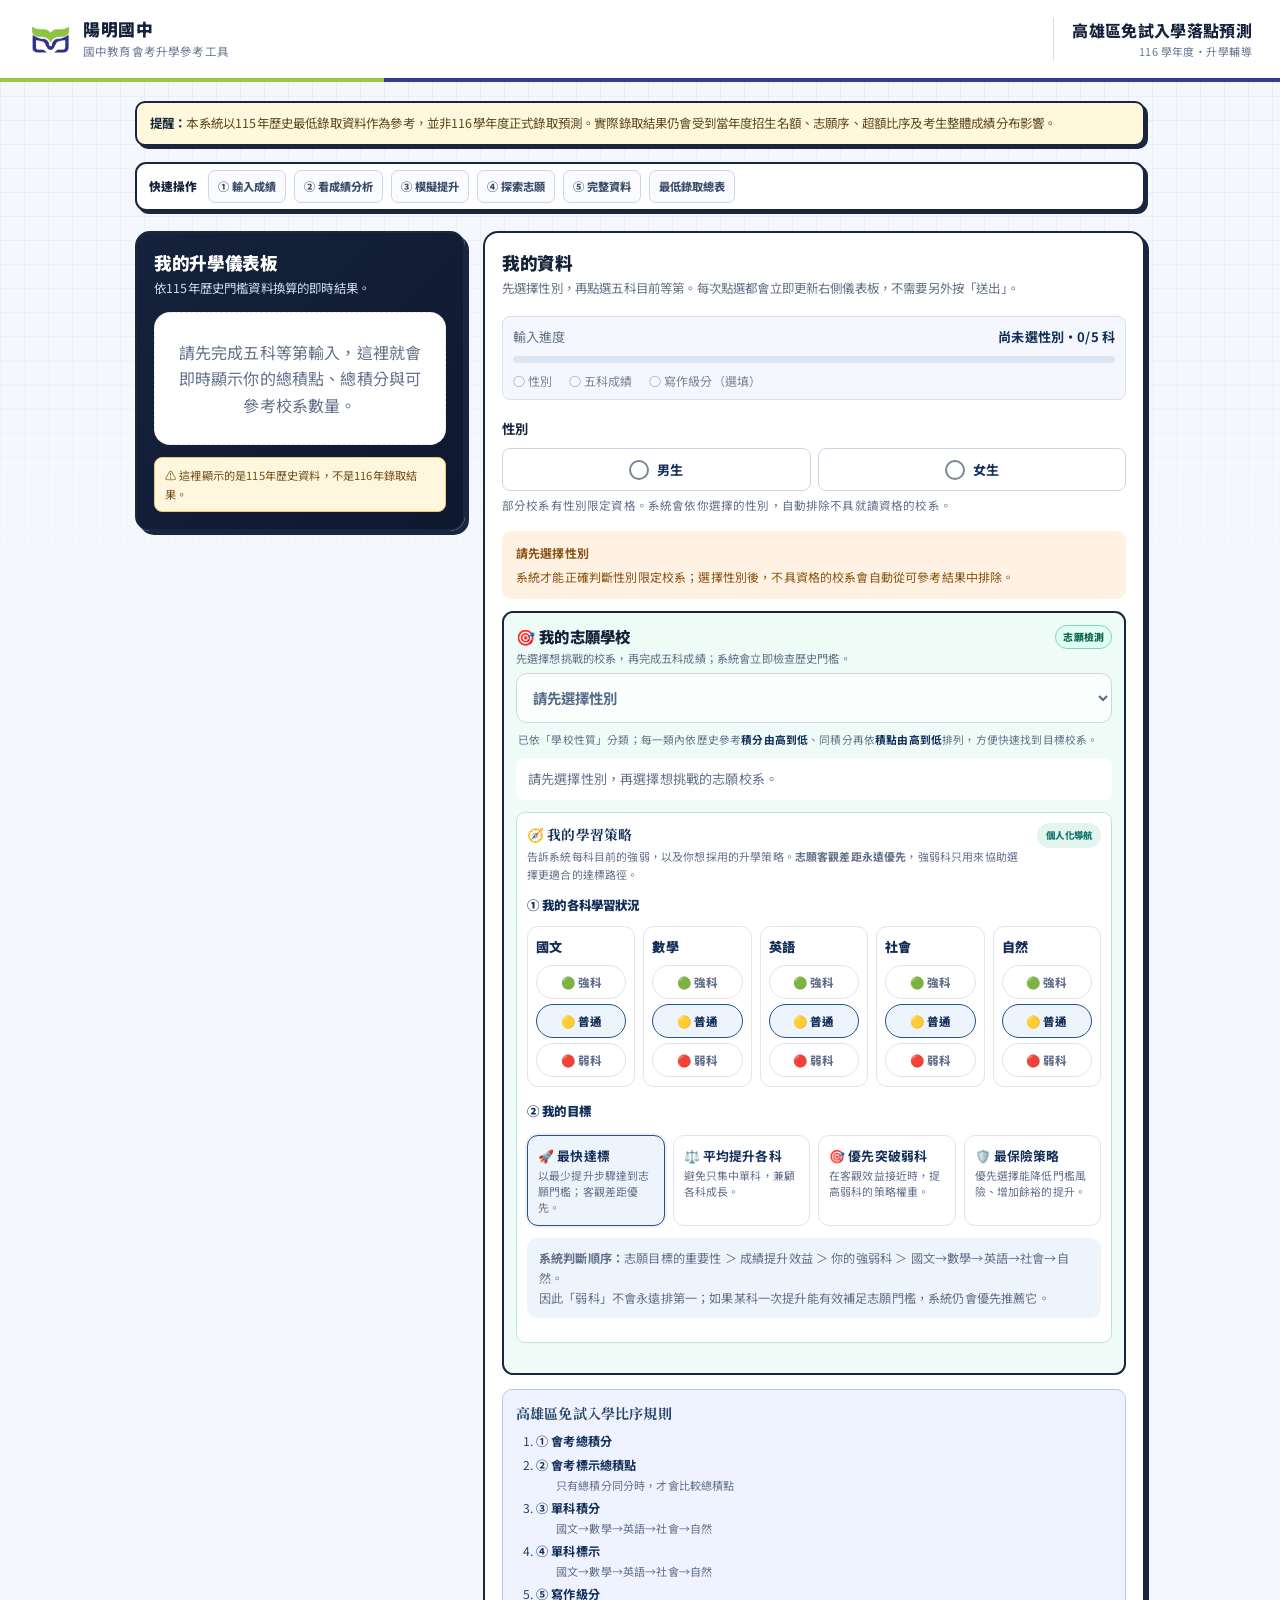
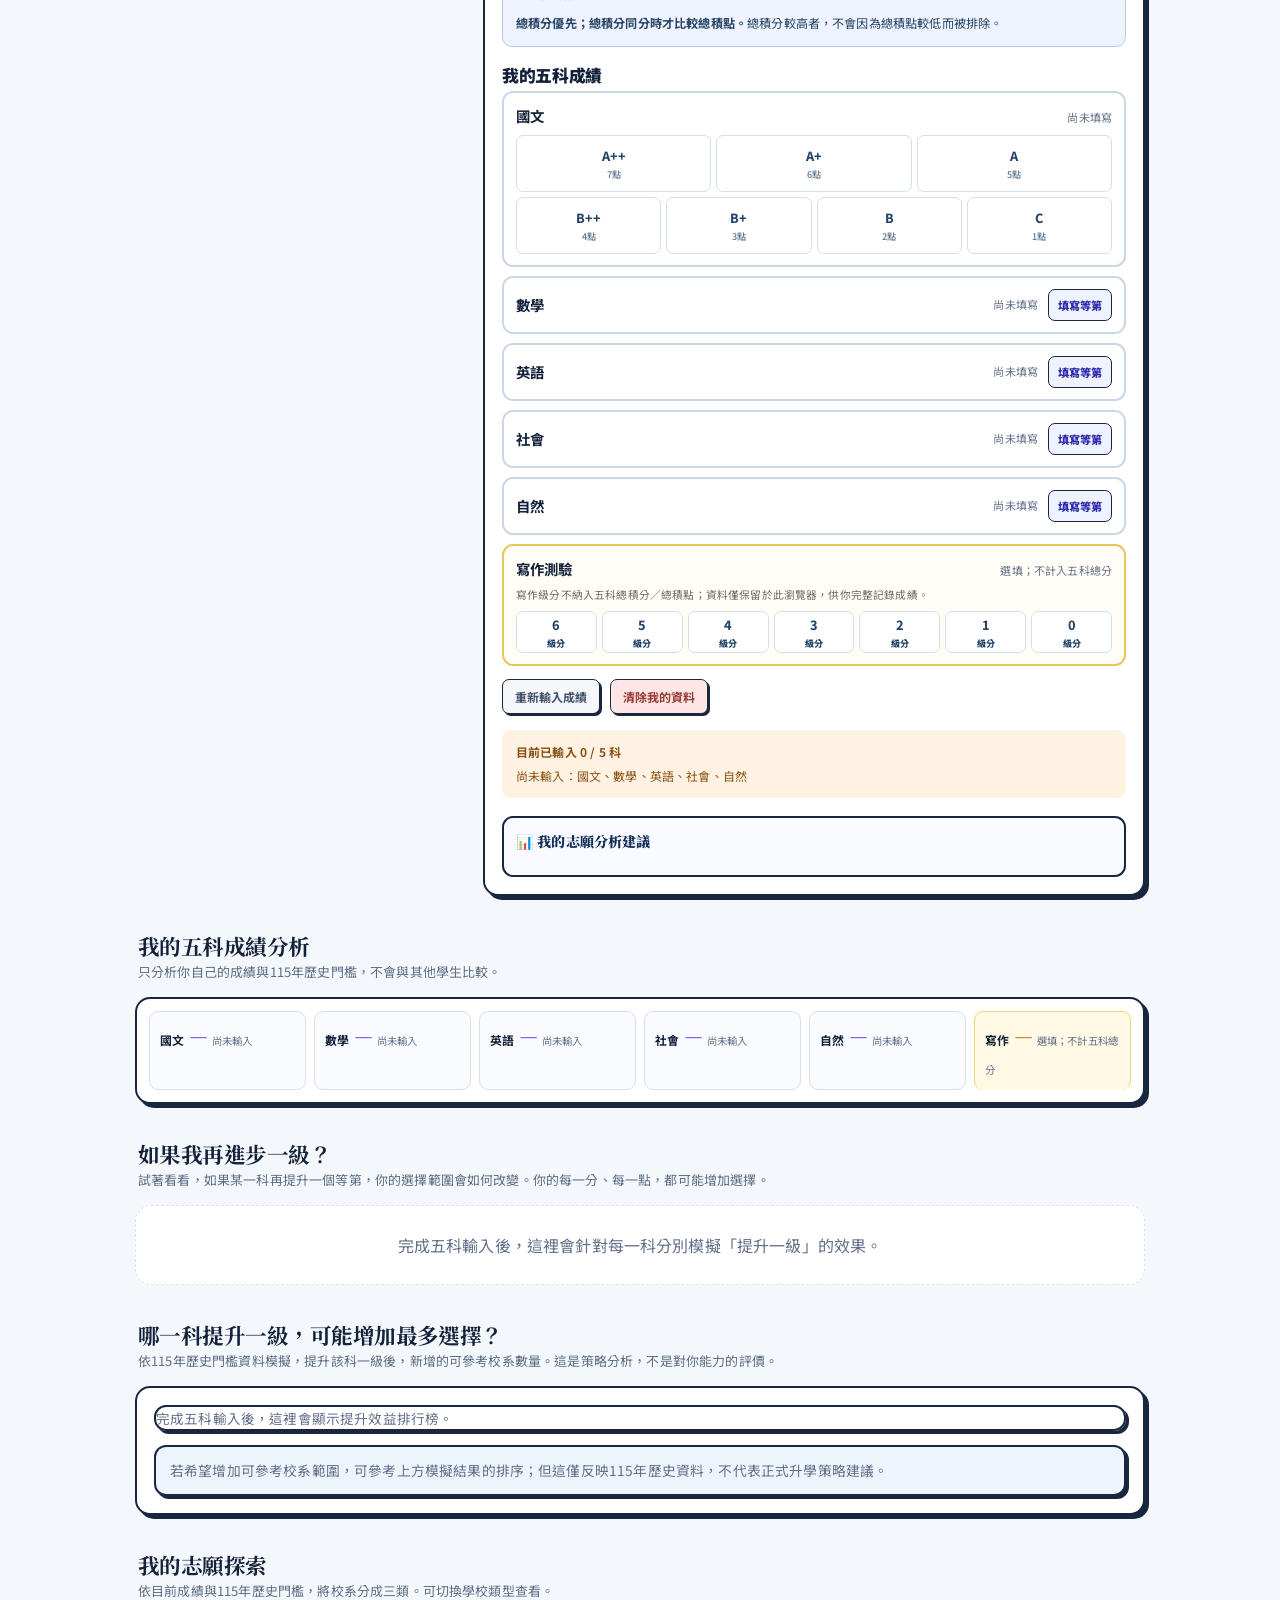
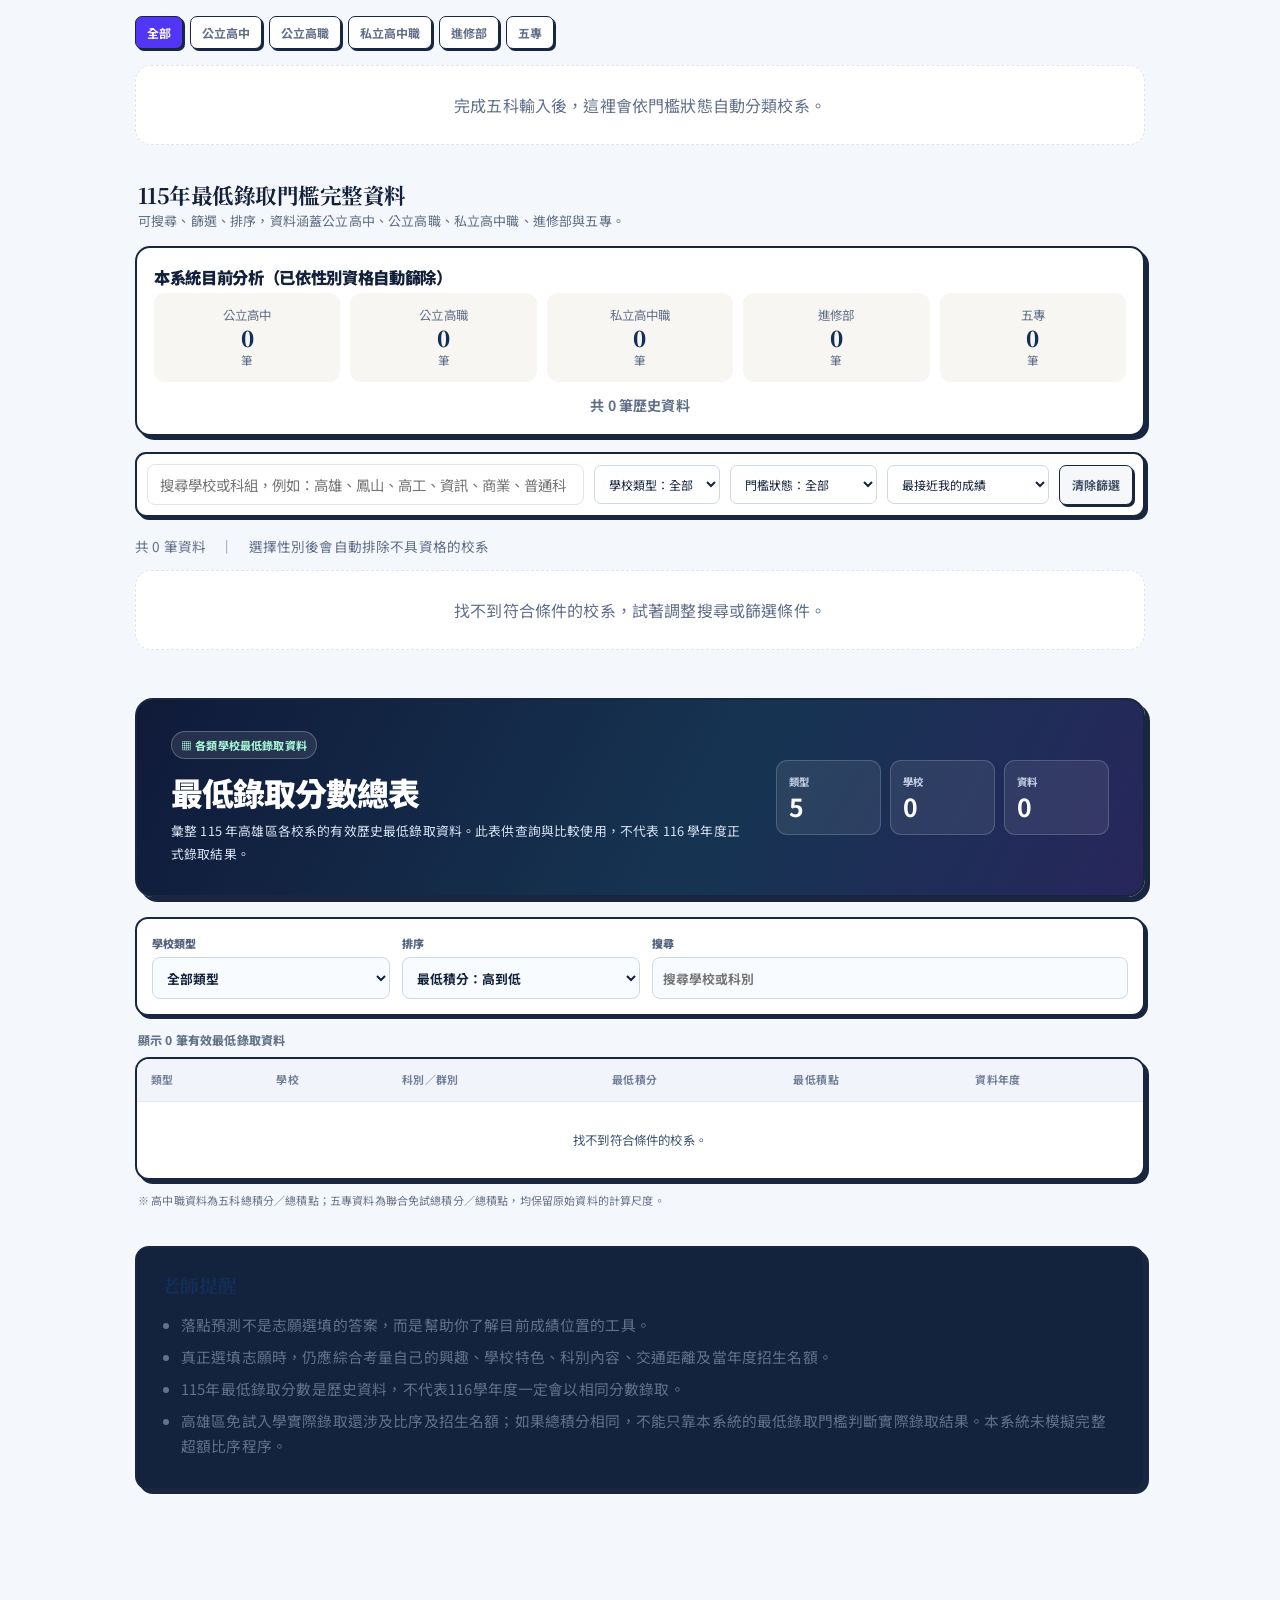
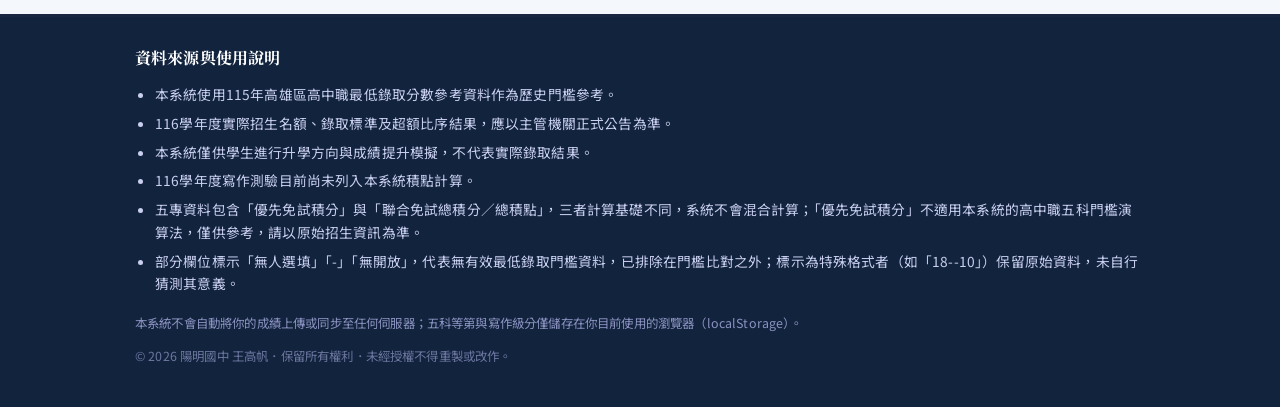
==== commit 86533a1b: "Add files via upload" ====
--- a/index.html
+++ b/index.html
@@ -739,13 +739,19 @@
 
 .sr-only{position:absolute; width:1px; height:1px; overflow:hidden; clip:rect(0,0,0,0);}
 </style>
+<link href="modern-ui.css?v=20260919" rel="stylesheet">
+<link href="analysis-dashboard.css?v=20260919e" rel="stylesheet">
 </head>
 <body>
 
 <header class="hero">
   <div class="wrap">
+    <div class="tool-identity" aria-label="高雄區免試入學落點預測">
+      <span class="tool-title">高雄區免試入學落點預測</span>
+      <span class="tool-meta">116 學年度・升學輔導</span>
+    </div>
     <div class="school-brand">
-      <img src="[data-uri]" alt="陽明國中校徽">
+      <img src="./ymjh.png" alt="陽明國中 Logo" width="48" height="48">
       <div>
         <strong>陽明國中</strong>
         <span>國中教育會考升學參考工具</span>
@@ -777,6 +783,7 @@
       <button type="button" data-scroll="#simSection">③ 模擬提升</button>
       <button type="button" data-scroll="#exploreSection">④ 探索志願</button>
       <button type="button" data-scroll="#listSection">⑤ 完整資料</button>
+      <button type="button" data-scroll="#scoreDirectorySection">最低錄取總表</button>
     </nav>
 
     <!-- STEP 1+2+3: INPUT + DASHBOARD -->
@@ -937,6 +944,41 @@
       <div class="school-grid" id="schoolGrid"></div>
     </section>
 
+    <!-- MINIMUM ADMISSION SCORE DIRECTORY -->
+    <section class="section score-directory" id="scoreDirectorySection">
+      <div class="score-directory-hero">
+        <div class="score-directory-copy">
+          <span class="directory-eyebrow">▦ 各類學校最低錄取資料</span>
+          <h2>最低錄取分數總表</h2>
+          <p>彙整 115 年高雄區各校系的有效歷史最低錄取資料。此表供查詢與比較使用，不代表 116 學年度正式錄取結果。</p>
+        </div>
+        <div class="directory-stats" id="scoreDirectoryStats"></div>
+      </div>
+      <div class="directory-controls" aria-label="最低錄取分數總表篩選工具">
+        <label>學校類型
+          <select id="directoryCategory"><option value="all">全部類型</option></select>
+        </label>
+        <label>排序
+          <select id="directorySort">
+            <option value="scoreDesc">最低積分：高到低</option>
+            <option value="scoreAsc">最低積分：低到高</option>
+            <option value="school">學校名稱</option>
+          </select>
+        </label>
+        <label class="directory-search">搜尋
+          <input type="search" id="directorySearch" placeholder="搜尋學校或科別">
+        </label>
+      </div>
+      <p class="directory-result" id="scoreDirectoryCount" aria-live="polite"></p>
+      <div class="directory-table-wrap">
+        <table class="directory-table">
+          <thead><tr><th>類型</th><th>學校</th><th>科別／群別</th><th>最低積分</th><th>最低積點</th><th>資料年度</th></tr></thead>
+          <tbody id="scoreDirectoryBody"></tbody>
+        </table>
+      </div>
+      <p class="directory-footnote">※ 高中職資料為五科總積分／總積點；五專資料為聯合免試總積分／總積點，均保留原始資料的計算尺度。</p>
+    </section>
+
     <!-- TEACHER NOTE -->
     <section class="section" id="teacherSection">
       <div class="note-card">
@@ -964,8 +1006,9 @@
       <li>五專資料包含「優先免試積分」與「聯合免試總積分／總積點」，三者計算基礎不同，系統不會混合計算；「優先免試積分」不適用本系統的高中職五科門檻演算法，僅供參考，請以原始招生資訊為準。</li>
       <li>部分欄位標示「無人選填」「-」「無開放」，代表無有效最低錄取門檻資料，已排除在門檻比對之外；標示為特殊格式者（如「18--10」）保留原始資料，未自行猜測其意義。</li>
     </ul>
-    <p class="fine">本系統不會自動將你的成績上傳或同步至任何伺服器；五科等第僅儲存在你目前使用的瀏覽器（localStorage）。</p>
-    <p class="fine" style="margin-top:6px;opacity:.75;">陽明國中・王高帆老師設計</p>
+    <p class="fine">本系統不會自動將你的成績上傳或同步至任何伺服器；五科等第與寫作級分僅儲存在你目前使用的瀏覽器（localStorage）。</p>
+    <p class="fine" style="margin-top:4px;opacity:.75;">© 2026 陽明國中 王高帆．保留所有權利．未經授權不得重製或改作。</p>
+    <p class="fine" id="visitCounter" style="margin-top:4px;opacity:.6;"></p>
   </div>
 </footer>
 
@@ -983,156 +1026,13 @@
    Format for high-school-style sheets: [school, dept, rawScore, rawPoints]
    Format for five-year junior college sheet: [school, dept, rawPriorityScore, rawJointScore, rawJointPoints]
 ========================= */
-const rawPublicHighSchool = [
-["市立高雄中學","普通科",30,29],
-["市立高雄女中","普通科",28,30],
-["國立高師大附中","普通科",28,30],
-["國立鳳山高中","普通科",28,26],
-["國立中山大學附中","普通科",24,23],
-["市立新莊高中","普通科",26,23],
-["國立鳳新高中","普通科",26,22],
-["市立瑞祥高中","普通科",24,21],
-["市立新興高中","普通科",24,21],
-["市立中正高中","普通科",22,21],
-["市立三民高中","普通科",22,18],
-["市立前鎮高中","普通科",22,16],
-["市立福誠高中","普通科",20,18],
-["市立文山高中","普通科",20,16],
-["市立中山高中","普通科",20,16],
-["市立左營高中","普通科",20,14],
-["市立小港高中","普通科",20,11],
-["國立岡山高中","普通科",18,11],
-["市立鼓山高中","普通科",18,10],
-["市立楠梓高中","普通科",16,9],
-["市立仁武高中","普通科",16,8]
-];
-
-const rawPublicVocational = [
-["市立高雄高工","電機科",22,20],
-["市立高雄高工","資訊科",20,18],
-["市立高雄高工","電子科",22,17],
-["市立高雄高工","建築科",20,14],
-["市立高雄高工","電腦機械製圖科",20,13],
-["市立高雄高工","化工科",20,18],
-["市立高雄高工","機械科",20,14],
-["市立高雄高工","電機空調科",20,15],
-["市立高雄高工","汽車科",20,12],
-["市立高雄高工","圖文傳播科",20,12],
-["市立高雄高商","廣告設計科",20,12],
-["市立高雄高商","國際貿易科",18,13],
-["市立高雄高商","會計事務科",18,10],
-["市立高雄高商","資料處理科",18,11],
-["市立高雄高商","商業經營科",20,11],
-["國立鳳山商工","觀光事業科",16,10],
-["國立鳳山商工","室內空間設計科",18,9],
-["國立鳳山商工","國際貿易科","無人選填","-"],
-["國立鳳山商工","資料處理科",20,12],
-["國立鳳山商工","家具設計科",16,9],
-["國立鳳山商工","商業經營科",14,7],
-["國立鳳山商工","電腦機械製圖科",12,6],
-["國立鳳山商工","機械科",16,8],
-["市立三民家商","觀光事業科",20,11],
-["市立三民家商","餐飲管理科",20,12],
-["市立三民家商","幼兒保育科",18,13],
-["市立三民家商","室內設計科",20,11],
-["市立三民家商","資料處理科",20,14],
-["市立三民家商","國際貿易科",20,11],
-["市立三民家商","美容科",20,10],
-["市立三民家商","服裝科",20,12],
-["市立中正高工","電機科",20,19],
-["市立中正高工","電子科",20,12],
-["市立中正高工","機械科",20,10],
-["市立中正高工","資訊科",18,12],
-["市立中正高工","金屬工藝科",14,7],
-["市立中正高工","冷凍空調科",18,10],
-["市立中正高工","汽車科",16,8],
-["市立中正高工","電腦機械製圖科",18,9],
-["市立中正高工","化工科",14,7],
-["市立中正高工","建築科",14,8],
-["市立海青工商","廣告設計科",18,11],
-["市立海青工商","美工科",18,11],
-["市立海青工商","資料處理科",18,10],
-["市立海青工商","會計",14,7],
-["市立海青工商","室內空間設計",18,9],
-["市立海青工商","土木",16,8],
-["市立海青工商","建築科",16,8],
-["市立海青工商","資訊科",16,10]
-];
-
-const rawEveningDivision = [
-["市立中正高工進修部","金屬工藝科",14,7],
-["市立高雄高工進修部","資訊科",14,7],
-["市立鳳山商工進修部","資料處理科",10,5]
-];
-
-const rawPrivateSchool = [
-["私立復華高中","普通科",22,20],
-["私立正義高中","普通科",20,15],
-["私立立志高中","普通科",20,14],
-["私立立志高中","電機與電子群(資訊)",18,9],
-["私立立志高中","餐飲管理科",14,7],
-["私立立志高中","汽車科",14,7],
-["私立立志高中","電競經營科",12,6],
-["私立中華藝校","舞蹈科",22,16],
-["私立中華藝校","時尚工藝科",18,9],
-["私立中華藝校","影劇科",14,7],
-["樹德家商","應用英語科",20,13],
-["樹德家商","表演藝術科",18,10],
-["樹德家商","商業經營科",14,7],
-["樹德家商","觀光事業科",12,6],
-["樹德家商","美容科",12,6],
-["樹德家商","商業經營科","無人選填","-"],
-["私立大榮高中","飛機修護科",18,11],
-["私立三信家商","（資料組別）","18--10","9--5"],
-["私立中山工商","汽車科",14,7],
-["私立天主教道明中學","普通科",12,6],
-["私立明誠高中","普通科","無人選填","-"]
-];
-
-const rawFiveYearJuniorCollege = [
-["國立高雄餐旅大學","餐飲廚藝科(五專菁英班)","無開放",24,10],
-["國立高雄科技大學","模具工程科",76.1,20,13],
-["國立高雄科技大學","航海科",75.6,"無人選填","-"],
-["國立高雄科技大學","輪機工程科",74,"無人選填","-"],
-["國立高雄科技大學","漁業科技與管理科",73.4,"無人選填","-"],
-["文藻外語大學","法國語文科",75.6,22,15],
-["文藻外語大學","英國語文科",76.1,16,8],
-["文藻外語大學","西班牙語文科",76.6,"無人選填","-"],
-["文藻外語大學","德國語文科",75.4,"無人選填","-"],
-["文藻外語大學","日本語文科",77.1,"無人選填","-"],
-["台南護理專科學校","護理科",77.6,"無人選填","-"],
-["台南護理專科學校","化妝品應用科",76.1,"無人選填","-"],
-["台南護理專科學校","老人服務事業科",74.6,"無人選填","-"],
-["樹人醫護管理專科學校","職能治療科",75.1,20,10],
-["樹人醫護管理專科學校","醫學影像暨放射技術科",62,16,8],
-["樹人醫護管理專科學校","物理治療科",73.6,"無人選填","-"],
-["樹人醫護管理專科學校","牙體技術科",64.75,"無人選填","-"],
-["樹人醫護管理專科學校","美容保健科",65,"無人選填","-"],
-["樹人醫護管理專科學校","幼兒保育科",64.25,"無人選填","-"],
-["樹人醫護管理專科學校","視光學科",56.5,"無人選填","-"],
-["樹人醫護管理專科學校","資訊管理科",53.75,"無人選填","-"],
-["樹人醫護管理專科學校","護理科",35.1,"無人選填","-"],
-["樹人醫護管理專科學校","口腔衛生學科",26,"無人選填","-"],
-["正修科技大學","電機工程科",64.7,20,12],
-["正修科技大學","土木工程科",55,20,10],
-["正修科技大學","機械工程科",67.95,"無人選填","-"],
-["育英醫護管理專科學校","老人服務事業管理科",62,16,8],
-["育英醫護管理專科學校","護理科",61.4,"無人選填","-"],
-["育英醫護管理專科學校","化妝品應用與管理科",30.25,"無人選填","-"],
-["中華醫事科技大學","護理科",74.3,"無人選填","-"],
-["中華醫事科技大學","寵物照護與美容科",64.25,"無人選填","-"],
-["中華醫事科技大學","生醫及美容保健科",62,"無人選填","-"],
-["中華醫事科技大學","醫務暨健康事業管理科",62,"無人選填","-"],
-["中華醫事科技大學","幼兒保育科",61.25,"無人選填","-"],
-["嘉南藥理大學","藥粧生技產業科",74.1,"無人選填","-"],
-["嘉南藥理大學","食藥產業暨檢測科技科",73.8,"無人選填","-"],
-["美和科技大學","護理科",55.6,"無人選填","-"],
-["美和科技大學","食品營養科",47.25,"無人選填","-"],
-["美和科技大學","美容科寵物美容設計組",47.25,"無人選填","-"],
-["南臺科技大學","資訊工程科",16,"無人選填","-"]
-];
-
-/* Markers found in the source Excel that mean "no valid threshold data" */
+// Admission cutoff records are loaded from the Worker API; no school cutoff data is embedded in this page.
+const rawPublicHighSchool = [];
+const rawPublicVocational = [];
+const rawEveningDivision = [];
+const rawPrivateSchool = [];
+const rawFiveYearJuniorCollege = [];
+
 const NO_DATA_MARKERS = ["無人選填","-","無開放"];
 
 /* =========================
@@ -1309,6 +1209,9 @@
 const STORAGE_KEY = "kh116_subjects_v1";
 
 let subjects = { chinese:null, math:null, english:null, social:null, science:null };
+// 寫作級分是同分比序的參考欄位，不加入五科總積分／總積點。
+let writingLevel = null;
+let expandedSubjectKey = "chinese";
 /* gender: "male" | "female" | null. Must NEVER default to a value — the student
    must actively choose, per spec section 12 (no default gender). */
 let gender = null;
@@ -1330,6 +1233,9 @@
         subjects[s.key] = subjectsSource[s.key];
       }
     });
+    if (Number.isInteger(parsed.writingLevel) && parsed.writingLevel >= 0 && parsed.writingLevel <= 6){
+      writingLevel = parsed.writingLevel;
+    }
     if (parsed.gender === "male" || parsed.gender === "female"){
       gender = parsed.gender;
     }
@@ -1340,15 +1246,19 @@
       });
     }
     if (["fastest","balanced","weakFirst","safe"].includes(parsed.strategyGoal)) strategyGoal = parsed.strategyGoal;
+    // 已填過的科目重新開啟時維持收合；若尚未完成，直接展開下一個待填科目。
+    expandedSubjectKey = SUBJECTS.find(s=>!subjects[s.key])?.key || null;
   }catch(e){ /* ignore corrupted storage */ }
 }
 function saveSubjects(){
   try{
-    localStorage.setItem(STORAGE_KEY, JSON.stringify({ gender, subjects, targetSchoolId, subjectStrength, strategyGoal }));
+    localStorage.setItem(STORAGE_KEY, JSON.stringify({ gender, subjects, writingLevel, targetSchoolId, subjectStrength, strategyGoal }));
   }catch(e){ /* storage may be unavailable; app still works in-memory */ }
 }
 function clearSubjects(){
   subjects = { chinese:null, math:null, english:null, social:null, science:null };
+  writingLevel = null;
+  expandedSubjectKey = "chinese";
   gender = null;
   targetSchoolId = null;
   subjectStrength = { chinese:"normal", math:"normal", english:"normal", social:"normal", science:"normal" };
@@ -1362,6 +1272,7 @@
 function getCurrentResult(){
   return {
     subjects: {...subjects},
+    writingLevel,
     complete: isSubjectsComplete(subjects),
     totalPoints: calculateTotalPoints(subjects),
     totalScore: calculateTotalScore(subjects)
@@ -1740,14 +1651,16 @@
   const entered = SUBJECTS.filter(s => subjects[s.key]).length;
   const pct = Math.round((entered / SUBJECTS.length) * 100);
   const genderDone = !!gender;
+  const writingDone = writingLevel !== null;
   const steps = [
     {done: genderDone, label:"性別"},
-    {done: entered === 5, label:"五科成績"}
+    {done: entered === 5, label:"五科成績"},
+    {done: writingDone, label:"寫作級分（選填）"}
   ];
   box.innerHTML = `
     <div class="progress-head">
       <span>輸入進度</span>
-      <b>${genderDone ? "性別已選" : "尚未選性別"}・${entered}/5 科</b>
+      <b>${genderDone ? "性別已選" : "尚未選性別"}・${entered}/5 科${writingDone ? '・寫作 '+writingLevel+' 級分' : ''}</b>
     </div>
     <div class="progress-track"><span style="width:${Math.max(genderDone ? 15 : 0, pct)}%"></span></div>
     <div class="progress-steps">
@@ -1937,6 +1850,31 @@
   }
 }
 
+/* =========================
+   瀏覽／使用人數計數器
+   -------------------------------------------------------
+   同一次瀏覽（同一個分頁的 sessionStorage 存活期間）只會累加一次，
+   重新整理頁面不會重複灌水；換一個瀏覽器分頁或關掉再打開才會再算一次。
+   讀取失敗（例如尚未在 Worker 綁定 KV，或離線）時安靜隱藏，不影響其他功能。
+========================= */
+const VISIT_SESSION_FLAG = "kh116_visit_counted_v1";
+
+async function initVisitCounter(){
+  const el = document.getElementById("visitCounter");
+  if(!el) return;
+  try{
+    const alreadyCountedThisSession = sessionStorage.getItem(VISIT_SESSION_FLAG) === "1";
+    const res = await fetch(`${STRATEGY_API_BASE}/api/visit`, { method: alreadyCountedThisSession ? "GET" : "POST" });
+    const body = await res.json();
+    if(!res.ok || !body || !body.ok) throw new Error("visit counter unavailable");
+    if(!alreadyCountedThisSession) sessionStorage.setItem(VISIT_SESSION_FLAG, "1");
+    el.textContent = `👀 累計瀏覽人次：${body.count.toLocaleString("zh-Hant-TW")}`;
+  }catch(err){
+    // 計數器是錦上添花的功能，任何原因失敗都不影響系統其他功能，安靜跳過即可。
+    el.textContent = "";
+  }
+}
+
 function renderStrategyPreferences(){
   const box=el("strategyPreferences");
   if(!box) return;
@@ -2083,30 +2021,45 @@
 
 function renderSubjectCards(){
   const container = el("subjectCards");
+  const firstUnentered = SUBJECTS.find(s=>!subjects[s.key])?.key || null;
   container.innerHTML = SUBJECTS.map(s=>{
     const current = subjects[s.key];
+    const expanded = expandedSubjectKey === s.key || (!expandedSubjectKey && firstUnentered === s.key);
     const row1 = ["A++","A+","A"];
     const row2 = ["B++","B+","B","C"];
     const btn = g => `<button type="button" class="grade-btn${current===g?' active':''}" data-subject="${s.key}" data-grade="${g}" aria-pressed="${current===g}">${g}<span class="pt">${gradeToPoint(g)}點</span></button>`;
     return `
-      <div class="subject-card">
+      <div class="subject-card${expanded?' is-expanded':' is-collapsed'}">
         <div class="subject-card-head">
           <span class="name">${s.label}</span>
-          <span class="status ${current?'picked':''}">${current ? ('目前：'+current+'（'+gradeToPoint(current)+'點 / '+gradeToSubjectScore(current)+'分）') : '尚未選擇'}</span>
+          <span class="status ${current?'picked':''}">${current ? ('目前：'+current+'（'+gradeToPoint(current)+'點 / '+gradeToSubjectScore(current)+'分）') : '尚未填寫'}</span>
         </div>
-        ${current ? renderGradeLadder(current) : ''}
-        <div class="grade-grid">
+        ${expanded ? `${current ? renderGradeLadder(current) : ''}<div class="grade-grid">
           <div class="grade-row row1">${row1.map(btn).join('')}</div>
           <div class="grade-row row2">${row2.map(btn).join('')}</div>
-        </div>
+        </div>` : `<button type="button" class="edit-grade-btn" data-edit-subject="${s.key}">${current ? '修改等第' : '填寫等第'}</button>`}
       </div>`;
-  }).join('');
+  }).join('') + renderWritingCard();
 
   container.querySelectorAll(".grade-btn").forEach(b=>{
     b.addEventListener("click", ()=>{
       const subject = b.getAttribute("data-subject");
       const grade = b.getAttribute("data-grade");
       subjects[subject] = grade;
+      expandedSubjectKey = SUBJECTS.find(s=>!subjects[s.key])?.key || null;
+      saveSubjects();
+      renderAll();
+    });
+  });
+  container.querySelectorAll("[data-edit-subject]").forEach(b=>{
+    b.addEventListener("click", ()=>{
+      expandedSubjectKey = b.getAttribute("data-edit-subject");
+      renderSubjectCards();
+    });
+  });
+  container.querySelectorAll(".writing-grade-btn").forEach(b=>{
+    b.addEventListener("click", ()=>{
+      writingLevel = Number(b.getAttribute("data-writing-level"));
       saveSubjects();
       renderAll();
     });
@@ -2127,8 +2080,23 @@
         <div>✓ 成績計算完成</div>
         <div>✓ 歷史門檻分析完成</div>
         <div>✓ 可以開始進行提升模擬</div>
+        <div>${writingLevel !== null ? '✓ 已記錄寫作 '+writingLevel+' 級分（不計入五科總分）' : '○ 可再填寫寫作級分，作為同分比序參考'}</div>
       </div>`;
   }
+}
+
+function renderWritingCard(){
+  const buttons = [6,5,4,3,2,1,0].map(level=>
+    `<button type="button" class="writing-grade-btn${writingLevel===level?' active':''}" data-writing-level="${level}" aria-pressed="${writingLevel===level}">${level}<span class="pt">級分</span></button>`
+  ).join('');
+  return `<div class="subject-card writing-card">
+    <div class="subject-card-head">
+      <span class="name">寫作測驗</span>
+      <span class="status ${writingLevel!==null?'picked':''}">${writingLevel!==null ? ('目前：'+writingLevel+' 級分（同分比序參考）') : '選填；不計入五科總分'}</span>
+    </div>
+    <p class="writing-help">寫作級分不納入五科總積分／總積點；資料僅保留於此瀏覽器，供你完整記錄成績。</p>
+    <div class="writing-grade-grid">${buttons}</div>
+  </div>`;
 }
 
 function renderDashboard(){
@@ -2160,6 +2128,10 @@
         <div class="label">接近門檻</div>
         <div class="num">${nearCount}<small>個校系</small></div>
       </div>
+      <div class="dash-card writing-summary">
+        <div class="label">寫作級分（不計入總分）</div>
+        <div class="num">${result.writingLevel ?? '—'}<small>${result.writingLevel !== null ? '級分' : ''}</small></div>
+      </div>
     </div>`;
 }
 
@@ -2176,7 +2148,13 @@
         <span class="score-bar-track"><span class="score-bar-fill" style="width:${pct}%"></span></span>
         <span class="spt">${g ? (pt+'點 / '+gradeToSubjectScore(g)+'分') : '尚未輸入'}</span>
       </div>`;
-  }).join('');
+  }).join('') + `
+    <div class="score-row writing-score-row">
+      <span class="sname">寫作</span>
+      <span class="sgrade">${writingLevel ?? '—'}</span>
+      <span class="score-bar-track"><span class="score-bar-fill" style="width:${writingLevel === null ? 0 : Math.round((writingLevel/6)*100)}%"></span></span>
+      <span class="spt">${writingLevel === null ? '選填；不計五科總分' : writingLevel+' 級分（同分比序參考）'}</span>
+    </div>`;
   panel.innerHTML = rows;
 }
 
@@ -2552,6 +2530,9 @@
   el("filterCategory").addEventListener("change", renderSchoolResults);
   el("filterStatus").addEventListener("change", renderSchoolResults);
   el("sortSelect").addEventListener("change", renderSchoolResults);
+  el("directorySearch").addEventListener("input", renderScoreDirectory);
+  el("directoryCategory").addEventListener("change", renderScoreDirectory);
+  el("directorySort").addEventListener("change", renderScoreDirectory);
 
   document.querySelectorAll("[data-scroll]").forEach(btn=>{
     btn.addEventListener("click", ()=>{
@@ -2572,14 +2553,84 @@
   }
 }
 
+function populateScoreDirectoryCategory(){
+  const select = el("directoryCategory");
+  select.innerHTML = '<option value="all">全部類型</option>' + CATEGORY_ORDER.map(category => `<option value="${category}">${CATEGORY_LABELS[category]}</option>`).join('');
+}
+
+function renderScoreDirectory(){
+  const category = el("directoryCategory").value;
+  const keyword = el("directorySearch").value.trim().toLowerCase();
+  const sort = el("directorySort").value;
+  let rows = getComparableFlatList().filter(entry => entry.status === "valid");
+  if (category !== "all") rows = rows.filter(entry => entry.category === category);
+  if (keyword) rows = rows.filter(entry => entry.school.toLowerCase().includes(keyword) || entry.dept.toLowerCase().includes(keyword));
+  rows.sort((a,b) => {
+    if (sort === "scoreAsc") return a.score - b.score || a.points - b.points || a.school.localeCompare(b.school,"zh-Hant");
+    if (sort === "school") return a.school.localeCompare(b.school,"zh-Hant") || a.dept.localeCompare(b.dept,"zh-Hant");
+    return b.score - a.score || b.points - a.points || a.school.localeCompare(b.school,"zh-Hant");
+  });
+  el("scoreDirectoryCount").textContent = `顯示 ${rows.length} 筆有效最低錄取資料`;
+  el("scoreDirectoryBody").innerHTML = rows.length ? rows.map(entry => `<tr><td><span class="directory-category">${entry.categoryLabel}</span></td><td><strong>${entry.school}</strong></td><td>${entry.dept}${entry.isFiveYearJoint ? '<small>五專聯合免試</small>' : ''}</td><td><b class="directory-score">${entry.score}</b></td><td><b class="directory-points">${entry.points}</b></td><td>${DATA_YEAR} 年</td></tr>`).join('') : '<tr><td colspan="6" class="directory-empty">找不到符合條件的校系。</td></tr>';
+}
+
+function renderScoreDirectoryStats(){
+  const rows = getComparableFlatList().filter(entry => entry.status === "valid");
+  const schoolCount = new Set(rows.map(entry => entry.school)).size;
+  el("scoreDirectoryStats").innerHTML = [["類型", CATEGORY_ORDER.length],["學校", schoolCount],["資料", rows.length]].map(([label,value]) => `<div><span>${label}</span><b>${value}</b></div>`).join('');
+}
+
 /* =========================
    INIT
 ========================= */
-function init(){
+function applyCutoffRecords(records){
+  Object.values(schoolData).forEach(list => { list.length = 0; });
+  records.forEach(record => {
+    if (!schoolData[record.category]) return;
+    if (record.category === "fiveYearJuniorCollege") {
+      schoolData.fiveYearJuniorCollege.push({
+        id: `${record.category}|${record.school}|${record.dept}`,
+        category: record.category, categoryLabel: record.categoryLabel,
+        school: record.school, dept: record.dept,
+        priority: { status: typeof record.priorityScore === "number" ? "valid" : "no_data", value: record.priorityScore, rawValue: record.rawPriorityScore },
+        joint: { status: record.status, score: record.score, points: record.points, rawScore: record.rawScore, rawPoints: record.rawPoints },
+        genderRestriction: record.genderRestriction || "all"
+      });
+      return;
+    }
+    schoolData[record.category].push({
+      id: `${record.category}|${record.school}|${record.dept}`,
+      category: record.category, categoryLabel: record.categoryLabel,
+      school: record.school, dept: record.dept,
+      status: record.status, score: record.score, points: record.points,
+      rawScore: record.rawScore, rawPoints: record.rawPoints,
+      genderRestriction: record.genderRestriction || "all"
+    });
+  });
+}
+
+async function loadAdmissionData(){
+  const response = await fetch(`${STRATEGY_API_BASE}/api/cutoffs?year=${DATA_YEAR}&include_invalid=1&limit=500`);
+  if (!response.ok) throw new Error(`Admission data request failed: ${response.status}`);
+  const payload = await response.json();
+  if (!Array.isArray(payload.records)) throw new Error("Admission data response is invalid");
+  applyCutoffRecords(payload.records);
+}
+
+async function init(){
+  try {
+    await loadAdmissionData();
+  } catch (error) {
+    console.error("Unable to load admission data", error);
+  }
   loadSubjects();
   populateCategoryFilter();
+  populateScoreDirectoryCategory();
   initEventHandlers();
   renderAll();
+  renderScoreDirectoryStats();
+  renderScoreDirectory();
+  initVisitCounter();
 }
 document.addEventListener("DOMContentLoaded", init);
 </script>
--- a/modern-ui.css
+++ b/modern-ui.css
@@ -0,0 +1,25 @@
+/* Modern card interface — independent implementation, 2026-09 */
+:root{
+  --ink:#16243c;--ink-soft:#63708a;--hairline:#e0e5ec;--paper:#f7f6f2;
+  --surface:#ffffff;--indigo:#21518e;--indigo-deep:#132f59;--indigo-soft:#4b79b8;
+  --indigo-tint:#eef4fc;--teal:#17786e;--teal-tint:#e4f5f0;--orange:#b86f23;
+  --orange-tint:#fff2e2;--gray-gap:#7b8596;--gray-tint:#f1f3f6;
+  --redsoft:#b34e47;--redsoft-tint:#fcebe9;--radius-l:20px;--radius-m:13px;--radius-s:9px;
+  --shadow-1:0 3px 16px rgba(20,42,70,.06);--shadow-2:0 16px 36px rgba(20,42,70,.12);
+}
+body{background:linear-gradient(180deg,#f5f4ee 0,#f8fafc 38%,#f6f5f0 100%);letter-spacing:.01em}
+.wrap{max-width:1200px}
+.hero{padding:70px 0 76px;background:radial-gradient(circle at 80% 22%,rgba(143,190,234,.42),transparent 25%),radial-gradient(circle at 75% 75%,rgba(79,145,193,.26),transparent 27%),linear-gradient(121deg,#102c52 0%,#1d548d 58%,#39699e 100%)}
+.hero::before{content:"";position:absolute;inset:0;background:linear-gradient(90deg,rgba(7,23,46,.35),transparent 65%);pointer-events:none}
+.hero::after{right:8%;top:20%;width:260px;height:260px;border:1px solid rgba(255,255,255,.18);background:transparent}
+.hero .wrap{position:relative;z-index:1;max-width:1200px;padding-right:clamp(20px,12vw,180px)}
+.school-brand{margin-bottom:28px}.school-brand img{display:none}.school-brand::before{content:"K";display:grid;place-items:center;width:34px;height:34px;border-radius:9px;background:#f4be63;color:#173864;font-family:var(--serif);font-weight:900}.school-brand strong{font-size:1rem;letter-spacing:.04em}.school-brand span{font-size:.72rem;color:#cfe0f5}
+.hero-kicker{font-size:.76rem;letter-spacing:.17em;text-transform:uppercase;color:#f3c877;font-weight:900}.hero h1{max-width:18ch;font-size:clamp(2.5rem,5vw,4.25rem);line-height:1.13;letter-spacing:-.05em;margin-bottom:19px}.hero p.sub{font-size:1.04rem;line-height:1.85;color:#e4edf9}.hero p.tag{margin-top:24px;color:#bce9df;font-size:1.05rem}.writing-note{max-width:570px;background:rgba(8,33,65,.28);border-color:rgba(255,255,255,.2);border-radius:12px;line-height:1.7}
+main{padding:38px 0 70px}.section{margin-bottom:58px;scroll-margin-top:82px}.section-head{display:grid;grid-template-columns:minmax(220px,.9fr) minmax(0,1.1fr);gap:28px;align-items:end;margin-bottom:22px}.section-head h2{font-size:clamp(1.55rem,3vw,2.2rem);line-height:1.25;letter-spacing:-.035em;margin:0}.section-head p{font-size:.94rem;line-height:1.8;padding-bottom:2px}.disclaimer-box{border:1px solid #ead6b7;background:#fffaf2;border-radius:14px;color:#75542c;box-shadow:none;padding:14px 18px;font-size:.86rem}
+.quick-nav{top:12px;border-radius:16px;padding:9px 11px;box-shadow:0 12px 30px rgba(20,42,70,.11);border-color:#e5e8ee}.quick-nav-title{padding-left:4px}.quick-nav button{border-radius:9px;padding:8px 11px;font-size:.76rem;color:#38587d}.quick-nav button:hover,.quick-nav button:focus-visible{background:#edf4fc;border-color:#b7cce5}
+.top-grid{gap:20px}@media(min-width:960px){.top-grid{grid-template-columns:minmax(0,1.18fr) minmax(310px,.82fr)}}
+.panel{border:1px solid #e2e6eb;box-shadow:var(--shadow-1);border-radius:20px;padding:25px;background:rgba(255,255,255,.96)}.panel h3{font-size:1.28rem;letter-spacing:-.02em}.panel .hint{line-height:1.75}.input-progress{background:#f7f9fc;border-color:#e5eaf1;border-radius:12px}.progress-track{height:7px;background:#dfe7f0}.progress-track span{background:linear-gradient(90deg,#315d9a,#38a798)}
+.gender-option{border-radius:11px;border-color:#dce3ec;min-height:54px}.gender-option.is-selected{background:#edf4fc;border-color:#4f78ae}.gender-dot::after{background:#315d9a}.target-school-box{border-color:#dce7f2;background:linear-gradient(145deg,#f7fbff,#f5faf7);border-radius:17px}.target-school-head h4{color:#183b6d}.target-school-badge{background:#e1f4ef;color:#196d63}.strategy-box{border-radius:14px}.rule-card{border-color:#dbe6f4;background:#f4f8fd;border-radius:14px;color:#284666}.fivea-note{border-radius:13px}.btn{border-radius:10px;padding:10px 16px}.btn-primary{background:#245792}.btn-teal{background:#197e72}.btn-ghost{background:#eff2f5}.btn-danger{background:#f9e8e5}.subject-card{border-color:#e2e6eb;border-radius:15px;background:#fff;padding:15px 16px}.subject-card:hover{border-color:#b7cae2;box-shadow:0 6px 15px rgba(25,56,96,.04)}.grade-btn{border-radius:8px;border-color:#dce3eb;min-height:49px;color:#254568}.grade-btn.active{background:#255993;border-color:#255993;box-shadow:0 5px 12px rgba(37,89,147,.24)}
+.dash-grid{gap:12px}.dash-card{border-radius:16px;border:1px solid #e1e6eb;border-top:3px solid #315d9a;box-shadow:none;padding:17px 15px;background:linear-gradient(160deg,#fff,#f9fbfd)}.dash-card .num{color:#163d70}.dash-empty{border-radius:16px;background:#fff}.mini-warning{border-radius:12px;background:#fff6e8;border-color:#f2d5a6;color:#805620}
+.score-row{padding:12px 0}.score-bar-fill{background:linear-gradient(90deg,#4a77b3,#37a897)}.sim-grid{gap:14px}.sim-card{border-radius:17px;border-color:#e1e6eb;box-shadow:none}.sim-card:hover{transform:translateY(-2px);box-shadow:var(--shadow-1)}.sim-card .sim-head h4{color:#183d70}.grade-pill{background:#edf3fb;color:#315d9a}.grade-pill.up{background:#e2f5ef;color:#17786e}.rank-highlight,.rank-list,.rank-note,.strategy-box,.target-analysis-box{border-radius:16px}.tabs{gap:8px}.tab-btn{border-radius:999px;border-color:#dde5ed;padding:9px 14px}.tab-btn.active{background:#255993;border-color:#255993}.status-columns{gap:14px}.status-column{border-radius:18px;border-color:#e1e6eb;box-shadow:none}.status-column h3{border-radius:13px}.school-card{border-radius:16px;border-color:#e1e6eb;box-shadow:none}.school-card:hover{box-shadow:var(--shadow-2);border-color:#b6cbe4}.school-card .school-name{color:#183d70}.school-grid{gap:14px}.filter-bar{padding:14px;border:1px solid #e1e6eb;border-radius:16px;background:#fff;box-shadow:var(--shadow-1)}.filter-bar input,.filter-bar select{border-radius:9px;border-color:#dce3eb;min-height:42px}.result-count{color:#61708a}.note-card{border-radius:20px;background:linear-gradient(135deg,#14365f,#275a91);box-shadow:var(--shadow-2)}footer{background:#102f56;border-top:5px solid #e8b65f}footer h3{font-size:1.1rem;color:#fff}
+@media(max-width:700px){.hero{padding:48px 0 54px}.hero .wrap{padding-right:20px}.hero h1{font-size:2.45rem}.section-head{display:block}.section-head p{margin-top:10px}.quick-nav{top:4px}.panel{padding:19px}.section{margin-bottom:44px}}
--- a/analysis-dashboard.css
+++ b/analysis-dashboard.css
@@ -0,0 +1,47 @@
+/* Application-dashboard layout. This file is an original implementation. */
+:root{--app-navy:#13213a;--app-blue:#5235f5;--app-yellow:#ffbf14;--app-mint:#dff8ed;--app-pink:#fff0f2;--app-sky:#e5f4ff;--app-line:#182640;--app-bg:#f4f7fb;--radius-l:16px;--radius-m:11px;--radius-s:8px;--shadow-1:0 5px 0 rgba(19,33,58,.98);--shadow-2:0 8px 0 rgba(19,33,58,.95)}
+body{background:var(--app-bg);color:var(--app-navy)}
+body::before{content:"";position:fixed;inset:0;z-index:-1;background-image:linear-gradient(rgba(87,108,140,.07) 1px,transparent 1px),linear-gradient(90deg,rgba(87,108,140,.07) 1px,transparent 1px);background-size:24px 24px;mask-image:linear-gradient(#fff,transparent 75%)}
+.hero{padding:9px 0;background:#fff;color:var(--app-navy);border-bottom:2px solid var(--app-line);box-shadow:0 3px 0 rgba(19,33,58,.9);overflow:visible;position:relative}.hero::before,.hero::after{display:none}.hero .wrap{max-width:1320px;padding:0 20px;display:flex;align-items:center;justify-content:space-between}.school-brand{margin:0;gap:8px}.school-brand::before{content:"✦";width:27px;height:27px;border:2px solid var(--app-line);border-radius:8px;background:var(--app-blue);color:#fff;box-shadow:2px 2px 0 var(--app-line)}.school-brand strong{font:900 .84rem var(--sans);color:var(--app-navy)}.school-brand span{font-size:.66rem;color:#65738a}.hero-kicker,.hero h1,.hero p.sub,.hero p.tag,.hero .writing-note{display:none}
+main{padding:22px 0 68px}.wrap{max-width:1050px}.disclaimer-box{background:#fff8dc;border:2px solid var(--app-line);border-radius:10px;box-shadow:3px 3px 0 var(--app-line);color:#5d4920;font-size:.78rem;padding:10px 13px;margin-bottom:16px}.quick-nav{position:sticky;top:8px;z-index:30;border:2px solid var(--app-line);border-radius:11px;background:#fff;box-shadow:3px 3px 0 var(--app-line);padding:6px 8px;margin:0 0 20px}.quick-nav-title{font-size:.73rem;color:var(--app-navy)}.quick-nav button{min-height:33px;padding:5px 9px;border:1.5px solid #cdd6e4;border-radius:7px;color:#3b4d69;background:#f9fbff;font-size:.7rem}.quick-nav button:hover,.quick-nav button:focus-visible{background:#eeeaff;border-color:var(--app-blue);color:#3221a7}
+.section{margin-bottom:36px;scroll-margin-top:72px}.section-head{display:block;margin:0 0 12px;padding:0 3px}.section-head h2{font-size:1.35rem;color:var(--app-navy);letter-spacing:-.025em}.section-head p{font-size:.81rem;line-height:1.6;color:#5e6e85;margin-top:3px}.top-grid{grid-template-columns:330px minmax(0,1fr);gap:18px;align-items:start}.top-grid>div:first-child{order:2}.top-grid>div:last-child{order:1;position:sticky;top:67px}
+.panel{border:2px solid var(--app-line);border-radius:15px;box-shadow:4px 4px 0 var(--app-line);padding:17px;background:#fff}.panel h3{color:var(--app-navy);font:900 1.1rem var(--sans)}.panel .hint{font-size:.78rem;line-height:1.55}.input-progress{background:#f4f7fd;border:1.5px solid #d8e0ec;border-radius:8px;padding:9px 10px}.progress-track{height:7px;background:#dde5f1}.progress-track span{background:var(--app-blue)}
+.gender-selector{gap:7px}.gender-selector legend{font-size:.83rem}.gender-option{min-height:43px;border:1.5px solid #cbd6e4;border-radius:8px;font-size:.82rem}.gender-option.is-selected{background:#ede9ff;border-color:var(--app-blue)}.gender-option.is-selected .gender-dot{border-color:var(--app-blue)}.gender-dot::after{background:var(--app-blue)}.gender-help{font-size:.72rem;line-height:1.55}.target-school-box{margin:12px 0 14px;padding:12px;border:2px solid var(--app-line);border-radius:11px;background:#effbf7}.target-school-head{margin-bottom:7px}.target-school-head h4{font:900 .96rem var(--sans);color:var(--app-navy)}.target-school-head p{font-size:.7rem;line-height:1.45}.target-school-badge{padding:3px 7px;border:1px solid #83d3bd;background:#dffff1;color:#16644f;font-size:.62rem}.target-select-help{font-size:.67rem}.strategy-box{margin-top:12px;border:1.5px solid #bce4d9;border-radius:9px;background:#fff;padding:10px}.strategy-head h4{font-size:.86rem}.strategy-head p{font-size:.68rem}.strategy-badge{font-size:.59rem}
+.rule-card{background:#eef3ff;border:1.5px solid #b9c9e8;border-radius:10px;padding:12px 13px;font-size:.76rem;line-height:1.6}.rule-card h4{font-size:.88rem}.rule-card .rule-sub{font-size:.69rem}.subject-card{border:2px solid #cbd7e6;border-radius:11px;padding:11px 12px;margin-bottom:9px;box-shadow:none;background:#fff}.subject-card-head{margin-bottom:7px}.subject-card-head .name{font-size:.9rem}.subject-card-head .status{font-size:.69rem}.grade-grid{gap:5px}.grade-row{gap:5px}.grade-btn{min-height:42px;border:1.5px solid #d5deea;border-radius:7px;font-size:.79rem}.grade-btn .pt{font-size:.57rem}.grade-btn.active{background:var(--app-blue);border-color:var(--app-line);box-shadow:2px 2px 0 var(--app-line)}.panel-actions{margin-top:13px}.btn{border:1.5px solid var(--app-line);box-shadow:2px 2px 0 var(--app-line);border-radius:7px;padding:8px 12px;font-size:.75rem}.btn:active{box-shadow:none;transform:translate(2px,2px)}.btn-primary{background:var(--app-yellow);color:var(--app-navy)}.btn-teal{background:#bdf2dc;color:#164c40}.btn-ghost{background:#f5f7fb;color:#44536a}.btn-danger{background:#ffe6e5;color:#963d37}.complete-box,.incomplete-box{border-radius:9px;font-size:.75rem}.target-analysis-box{border:2px solid var(--app-line);border-radius:11px;background:#f8faff;padding:12px}.target-analysis-title{font-size:.88rem}.target-gap-card{border:1.5px solid #d6deea;border-radius:8px}
+.top-grid>div:last-child .panel{background:linear-gradient(135deg,#16223b 0%,#0e1930 100%);color:#eaf0fb;border-color:var(--app-line);box-shadow:4px 4px 0 var(--app-line)}.top-grid>div:last-child .panel h3{color:#fff}.top-grid>div:last-child .panel .hint{color:#cedaee}.dash-card{border:1.5px solid var(--app-line);border-top:0;border-radius:8px;box-shadow:none;background:#fff;padding:12px 10px}.dash-card:first-child{background:var(--app-blue);color:#fff}.dash-card .label{font-size:.67rem;color:#63708a}.dash-card:first-child .label{color:#e8e5ff}.dash-card .num{font:900 1.75rem var(--sans);color:var(--app-navy)}.dash-card:first-child .num{color:#fff}.dash-card .num small{font-size:.7rem}.mini-warning{margin-top:12px;border:1.5px solid #f1c66c;border-radius:8px;background:#fff7dd;color:#704d16;font-size:.7rem}
+#myScoresPanel{display:grid;grid-template-columns:repeat(5,1fr);gap:8px;padding:12px}.score-row{display:block;padding:10px;border:1.5px solid #d8e0ec;border-radius:9px;background:#f9fbfe}.score-row .sname,.score-row .sgrade,.score-row .spt{width:auto;text-align:left}.score-row .sname{font-size:.74rem}.score-row .sgrade{font-size:1.2rem;color:var(--app-blue)}.score-bar-track{margin:8px 0;height:6px}.score-row .spt{font-size:.65rem}
+.sim-grid{grid-template-columns:repeat(3,1fr);gap:12px}.sim-card{border:2px solid var(--app-line);border-radius:12px;box-shadow:3px 3px 0 var(--app-line);padding:14px}.sim-card .sim-head h4{font-size:.95rem}.rank-highlight,.rank-list,.rank-note{border:2px solid var(--app-line);border-radius:12px;box-shadow:3px 3px 0 var(--app-line)}.tabs{gap:7px}.tab-btn{border:1.5px solid var(--app-line);border-radius:7px;box-shadow:2px 2px 0 var(--app-line);padding:7px 11px;font-size:.75rem}.tab-btn.active{background:var(--app-blue);border-color:var(--app-line)}.status-columns{grid-template-columns:repeat(3,1fr);gap:12px}.status-column{border:2px solid var(--app-line);border-radius:13px;box-shadow:3px 3px 0 var(--app-line)}.status-column h3{border-radius:10px 10px 0 0}.school-card{border:2px solid var(--app-line);border-radius:12px;box-shadow:3px 3px 0 var(--app-line);padding:14px}.school-card:hover{transform:translate(-1px,-1px);box-shadow:5px 5px 0 var(--app-line)}.school-card .school-name{font-size:1rem;color:var(--app-navy)}.school-grid{grid-template-columns:repeat(2,1fr);gap:14px}.filter-bar{border:2px solid var(--app-line);box-shadow:3px 3px 0 var(--app-line);border-radius:11px;padding:10px;background:#fff}.filter-bar input,.filter-bar select{border:1.5px solid #cdd8e6;border-radius:7px;min-height:38px;font-size:.75rem}.note-card{border:2px solid var(--app-line);border-radius:14px;box-shadow:4px 4px 0 var(--app-line);background:#14233d}footer{border-top:3px solid var(--app-line);background:#12233e;padding:28px 0}footer .wrap{max-width:1050px}footer h3{font-size:1rem}
+@media(max-width:850px){.top-grid{grid-template-columns:1fr}.top-grid>div:first-child,.top-grid>div:last-child{order:initial;position:static}.top-grid>div:last-child .panel{background:#fff;color:var(--app-navy)}.top-grid>div:last-child .panel h3{color:var(--app-navy)}.top-grid>div:last-child .panel .hint{color:var(--ink-soft)}.dash-grid{grid-template-columns:repeat(4,1fr)}}
+@media(max-width:640px){.hero .wrap{padding:0 13px}.school-brand span{display:none}main{padding-top:14px}.wrap{padding:0 14px}.quick-nav{top:3px}.quick-nav-title{width:100%}.quick-nav button{flex:1 1 calc(50% - 6px);font-size:.64rem}.panel{padding:14px}.section{margin-bottom:31px}.section-head h2{font-size:1.2rem}.dash-grid,#myScoresPanel{grid-template-columns:repeat(2,1fr)}.sim-grid,.status-columns,.school-grid{grid-template-columns:1fr}.subject-card{padding:10px}.grade-btn{min-height:39px}}
+
+/* Progressive disclosure for the five subjects, plus a separate writing field. */
+.grade-btn,.writing-grade-btn{min-height:42px;border:1.5px solid #d5deea;border-radius:7px;font-size:.79rem;background:#fff;color:#254568;font-weight:800;cursor:pointer}
+.grade-btn .pt,.writing-grade-btn .pt{display:block;font-size:.57rem;margin-top:2px}
+.grade-btn.active,.writing-grade-btn.active{background:var(--app-blue);border-color:var(--app-line);color:#fff;box-shadow:2px 2px 0 var(--app-line)}
+.subject-card.is-collapsed{display:flex;align-items:center;gap:10px;justify-content:space-between}
+.subject-card.is-collapsed .subject-card-head{margin:0;display:flex;align-items:center;gap:8px;flex:1;justify-content:space-between}
+.edit-grade-btn{border:1.5px solid var(--app-line);border-radius:7px;background:#eef3ff;color:#2f2bb0;font:800 .7rem var(--sans);padding:7px 9px;cursor:pointer;white-space:nowrap}
+.writing-card{background:#fffdf5;border-color:#e8c65d}.writing-help{margin:0 0 8px;color:#6b6d64;font-size:.67rem;line-height:1.5}.writing-grade-grid{display:grid;grid-template-columns:repeat(7,1fr);gap:5px}
+.writing-summary{background:#fff8de!important}.writing-score-row{background:#fff9e5;border-color:#efd477}.writing-score-row .sgrade{color:#a66b05}
+#myScoresPanel{grid-template-columns:repeat(auto-fit,minmax(120px,1fr))}
+@media(max-width:640px){.grade-btn,.writing-grade-btn{min-height:39px}.writing-grade-grid{grid-template-columns:repeat(4,1fr)}.subject-card.is-collapsed{align-items:flex-start}.subject-card.is-collapsed .subject-card-head{flex-direction:column;align-items:flex-start;gap:2px}}
+
+/* 校徽由專案內提供的陽明國中圖檔載入。 */
+.school-brand::before{display:none}
+.school-brand img{display:block;width:36px;height:32px;object-fit:contain;background:transparent;border:0;border-radius:0;padding:0;box-shadow:none;flex:0 0 auto}
+
+/* 校務工具型表頭：保持資訊導向，讓識別與工具名稱都有清楚層級。 */
+.hero{padding:0;background:#fff;color:var(--app-navy);border-bottom:1px solid #cfd9e8;box-shadow:none;overflow:visible}
+.hero::after{display:none}
+.hero .wrap{min-height:78px;max-width:1320px;padding:0 28px;display:flex;align-items:center;gap:14px;position:relative}
+.hero .wrap::after{content:"";position:absolute;right:0;bottom:-4px;left:0;height:4px;background:linear-gradient(90deg,#95c94a 0 30%,#2e3e91 30% 100%)}
+.school-brand{order:1;gap:11px}
+.school-brand img{width:44px;height:38px}
+.school-brand strong{font:900 1.05rem var(--sans);letter-spacing:.04em;color:var(--app-navy)}
+.school-brand span{font-size:.72rem;color:#697993}
+.tool-identity{order:2;display:flex;flex-direction:column;gap:1px;margin-left:auto;padding-left:18px;border-left:1px solid #d6dfeb;text-align:right}
+.tool-title{font:800 1rem var(--sans);color:var(--app-navy);letter-spacing:.02em}
+.tool-meta{font-size:.68rem;color:#697993;letter-spacing:.04em}
+@media(max-width:640px){.hero .wrap{min-height:64px;padding:0 15px;gap:8px}.school-brand{gap:8px}.school-brand img{width:37px;height:32px}.school-brand strong{font-size:.94rem}.school-brand span{font-size:.62rem}.tool-identity{margin-left:0;padding-left:10px}.tool-title{font-size:.78rem;line-height:1.25}.tool-meta{display:none}.hero .wrap::after{height:3px}}
+
+.score-directory{margin-top:48px}.score-directory-hero{display:flex;align-items:center;justify-content:space-between;gap:28px;padding:30px 34px;background:linear-gradient(118deg,#101a39,#163452 58%,#27265c);border:2px solid var(--app-line);border-radius:18px;box-shadow:5px 5px 0 var(--app-line);color:#fff}.score-directory-copy{max-width:650px}.directory-eyebrow{display:inline-block;padding:4px 9px;border:1px solid rgba(255,255,255,.24);border-radius:999px;background:rgba(255,255,255,.09);color:#a5f1d5;font-size:.69rem;font-weight:800}.score-directory h2{margin:10px 0 5px;color:#fff;font:900 clamp(1.5rem,3vw,2rem) var(--sans);letter-spacing:-.03em}.score-directory-copy p{margin:0;color:#d7e1f1;font-size:.8rem;line-height:1.75}.directory-stats{display:grid;grid-template-columns:repeat(3,105px);gap:9px}.directory-stats div{padding:12px;border:1px solid rgba(255,255,255,.17);border-radius:11px;background:rgba(255,255,255,.08)}.directory-stats span{display:block;color:#bdcae0;font-size:.65rem;font-weight:800}.directory-stats b{display:block;margin-top:2px;font-size:1.55rem;line-height:1.2}.directory-controls{display:grid;grid-template-columns:1fr 1fr 2fr;gap:12px;margin-top:20px;padding:15px;border:2px solid var(--app-line);border-radius:13px;background:#fff;box-shadow:3px 3px 0 var(--app-line)}.directory-controls label{display:grid;gap:5px;color:#53647f;font-size:.69rem;font-weight:900}.directory-controls input,.directory-controls select{min-height:42px;padding:8px 10px;border:1.5px solid #cdd8e6;border-radius:8px;background:#f8fbff;color:var(--app-navy);font:700 .8rem var(--sans)}.directory-controls input:focus,.directory-controls select:focus{outline:3px solid rgba(82,53,245,.18);border-color:var(--app-blue)}.directory-result{margin:14px 3px 7px;color:#65738a;font-size:.75rem;font-weight:800}.directory-table-wrap{overflow-x:auto;border:2px solid var(--app-line);border-radius:14px;background:#fff;box-shadow:4px 4px 0 var(--app-line)}.directory-table{width:100%;border-collapse:collapse;min-width:720px;text-align:left}.directory-table th{padding:12px 14px;background:#f1f5fb;color:#71809a;font-size:.68rem;letter-spacing:.04em}.directory-table td{padding:13px 14px;border-top:1px solid #e5ebf3;color:#40536f;font-size:.78rem;vertical-align:middle}.directory-table tr:hover td{background:#f9fbff}.directory-table td strong{color:var(--app-navy);font-size:.84rem}.directory-table td small{display:block;margin-top:2px;color:#71809a;font-size:.63rem}.directory-category{display:inline-block;color:#3045a4;font-size:.7rem;font-weight:900}.directory-score{display:inline-block;min-width:38px;padding:5px 9px;border-radius:9px;background:#eceffd;color:#4735dc;font-size:.95rem;text-align:center}.directory-points{color:#bd6d16;font-size:.9rem}.directory-empty{text-align:center;color:#71809a;padding:28px!important}.directory-footnote{margin:11px 3px 0;color:#65738a;font-size:.69rem;line-height:1.65}@media(max-width:760px){.score-directory-hero{align-items:flex-start;flex-direction:column;padding:23px 20px}.directory-stats{grid-template-columns:repeat(3,1fr);width:100%}.directory-controls{grid-template-columns:1fr 1fr}.directory-search{grid-column:1/-1}}@media(max-width:480px){.score-directory{margin-top:34px}.directory-controls{grid-template-columns:1fr}.directory-search{grid-column:auto}.directory-stats div{padding:10px}.directory-stats b{font-size:1.3rem}}
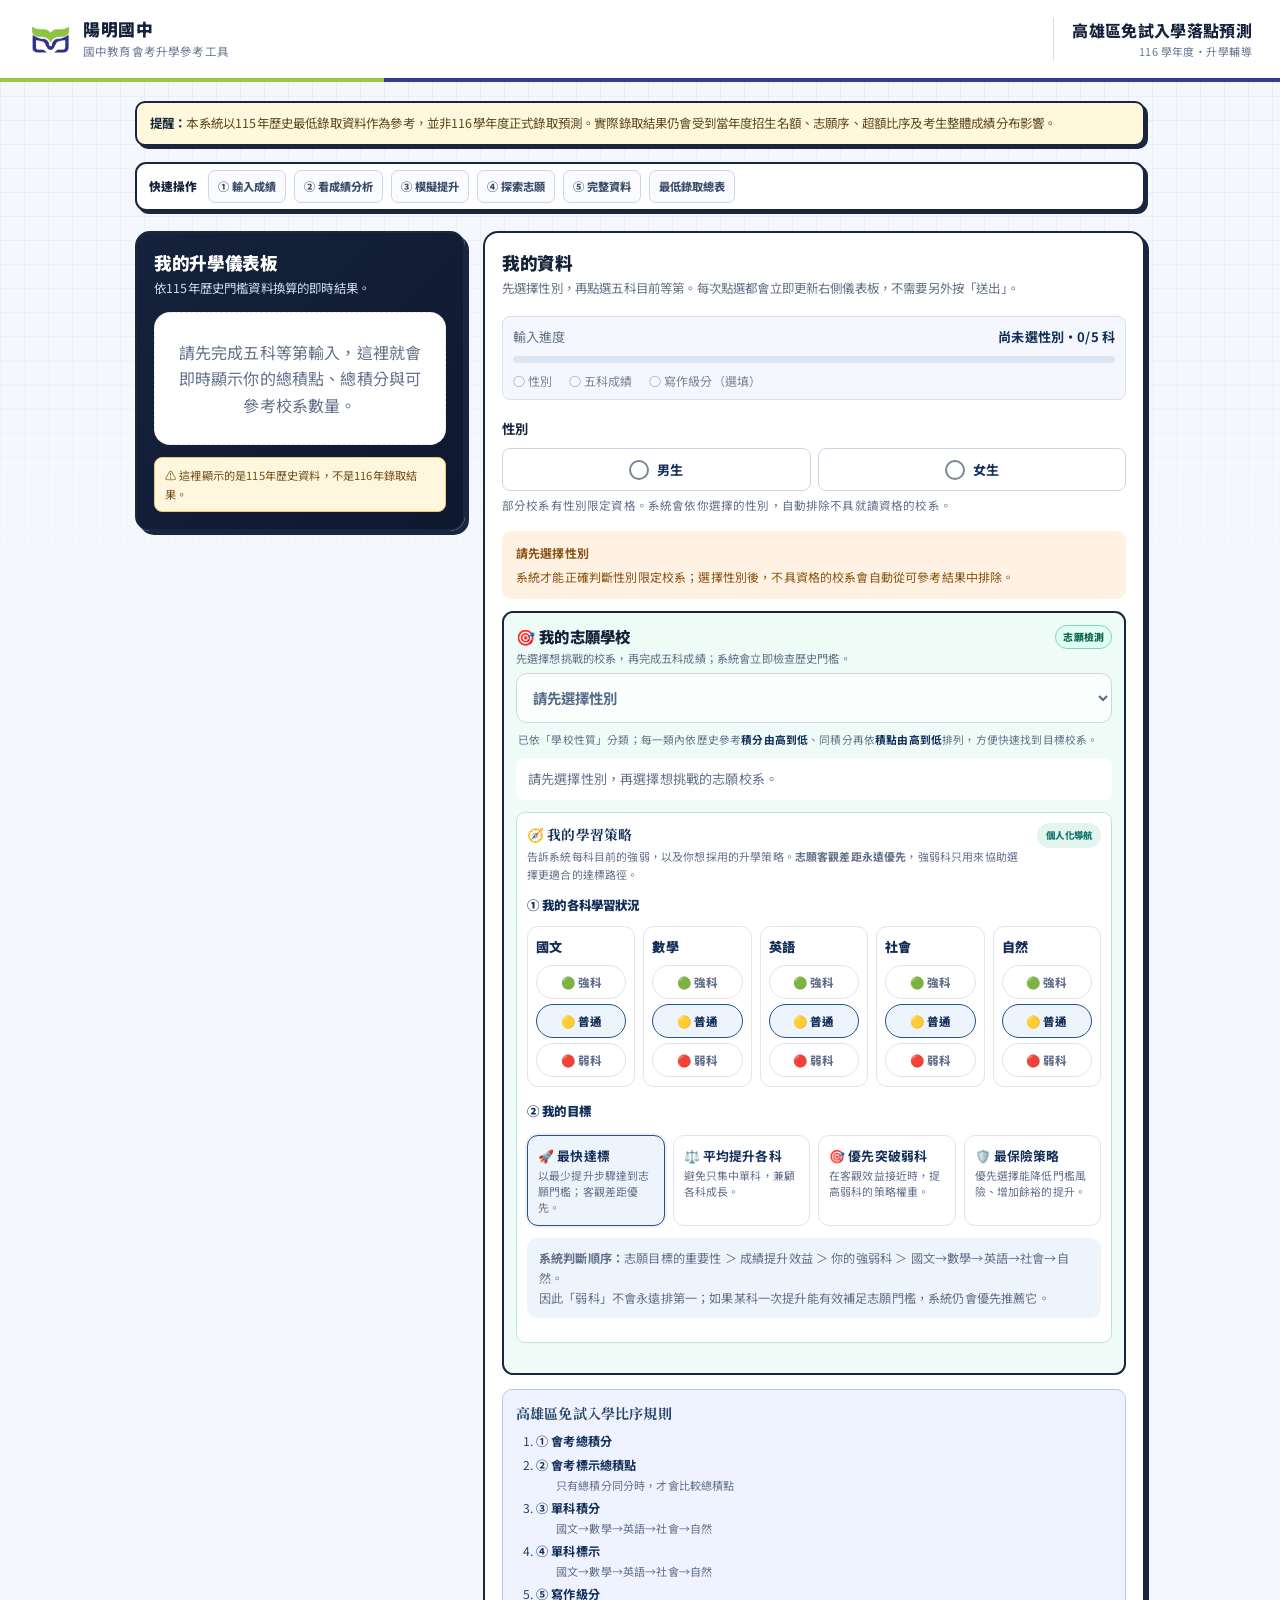
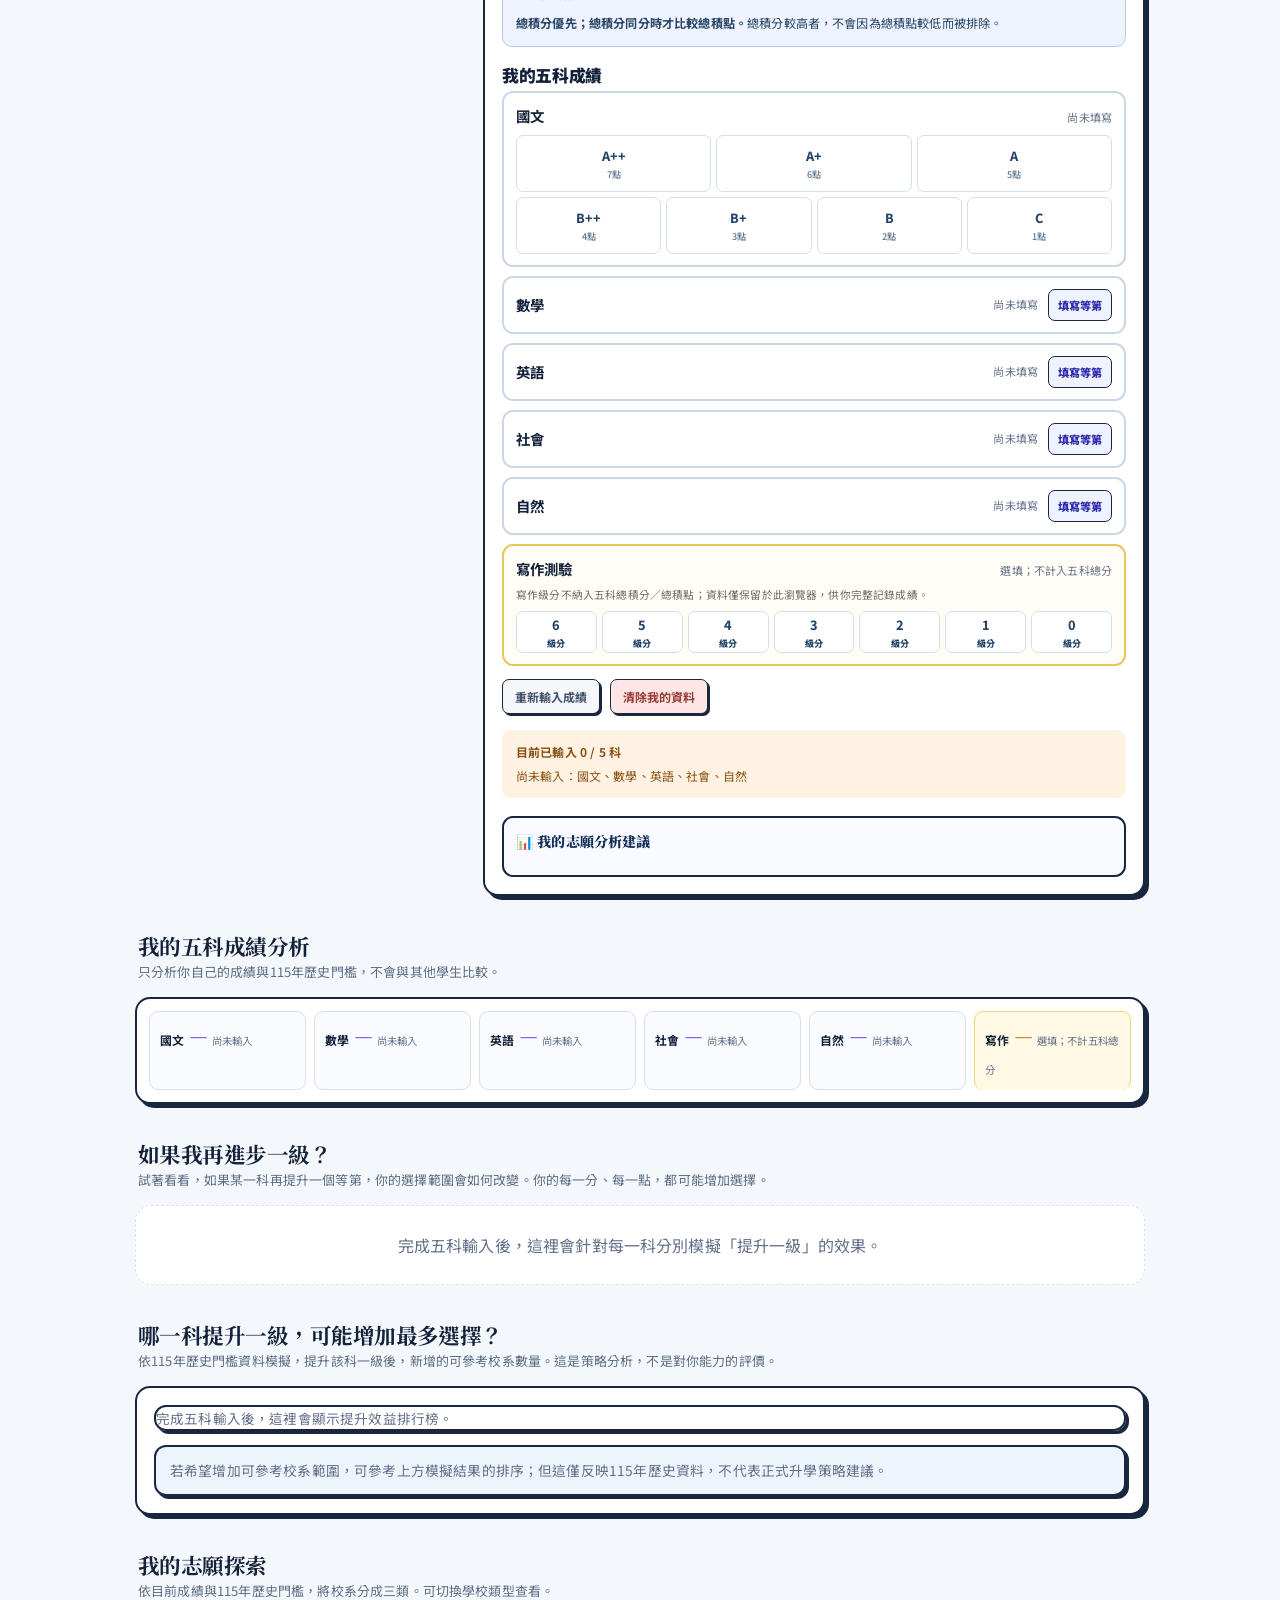
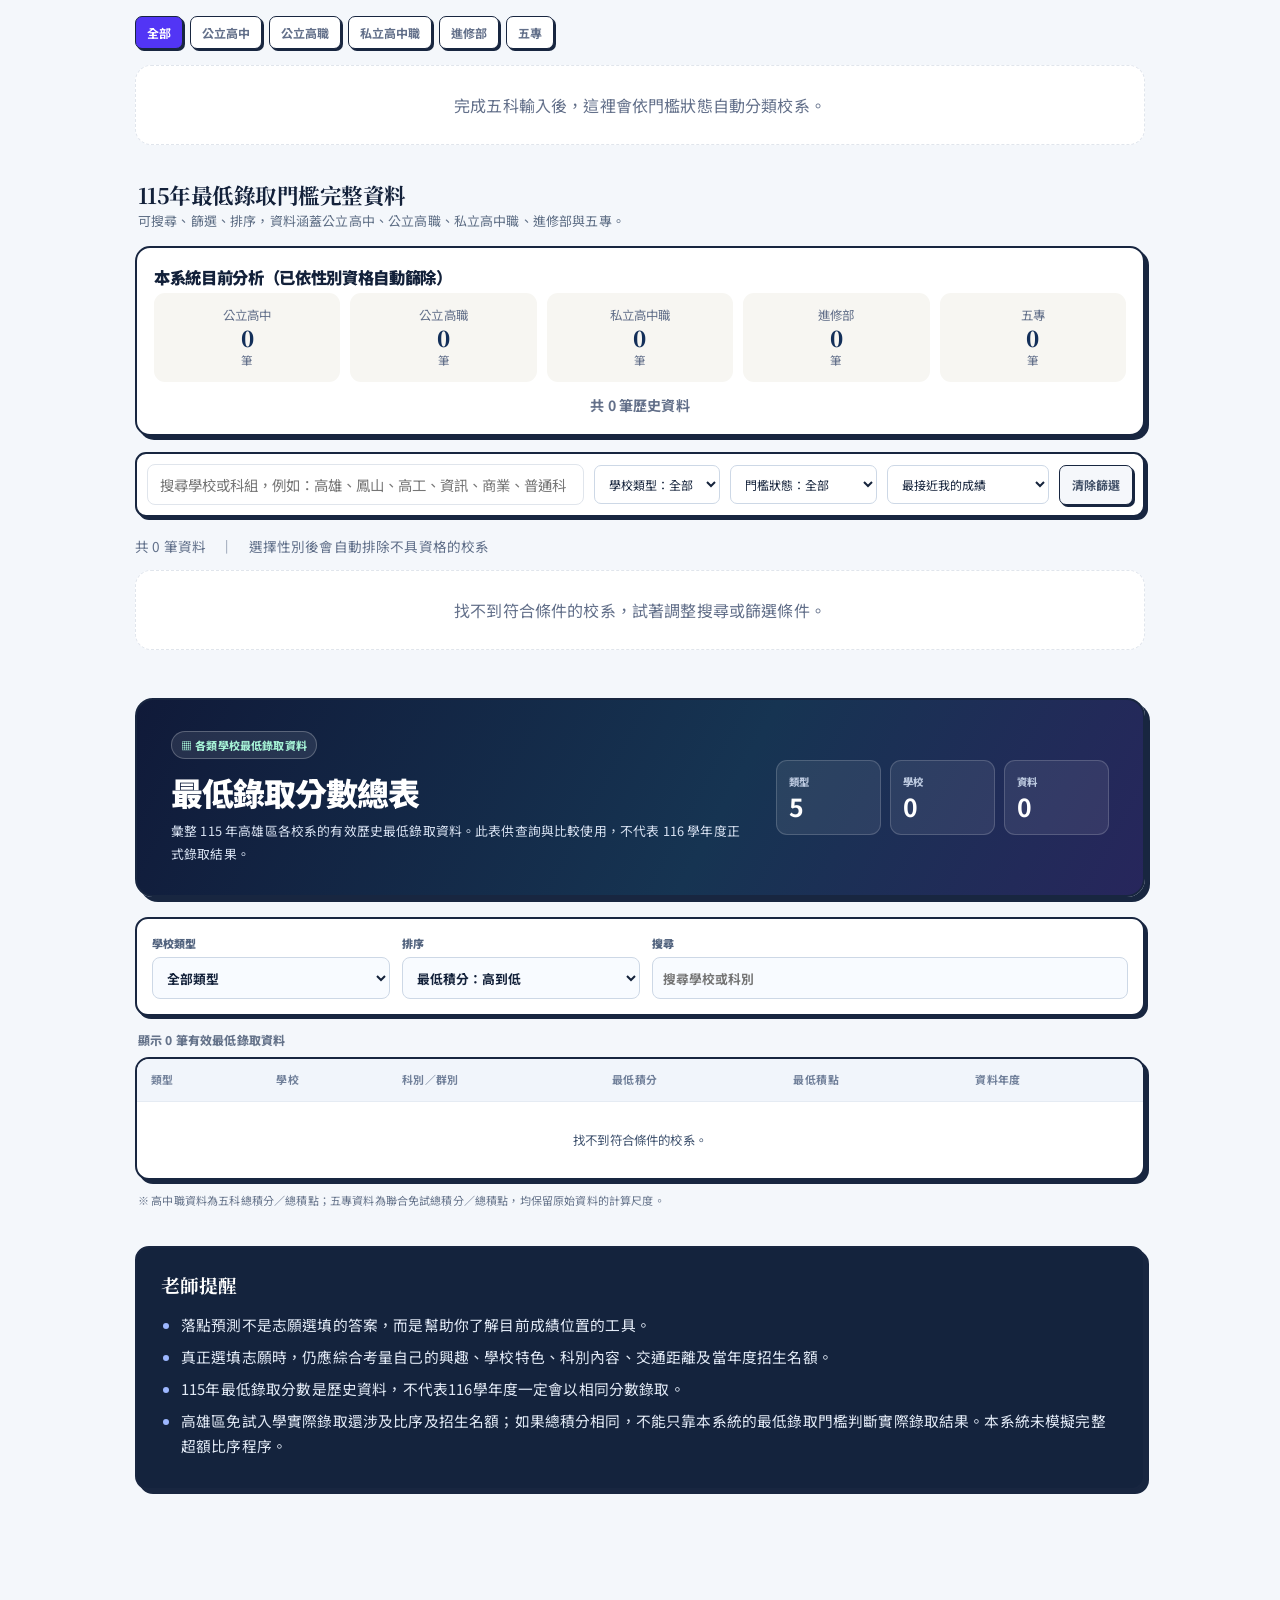
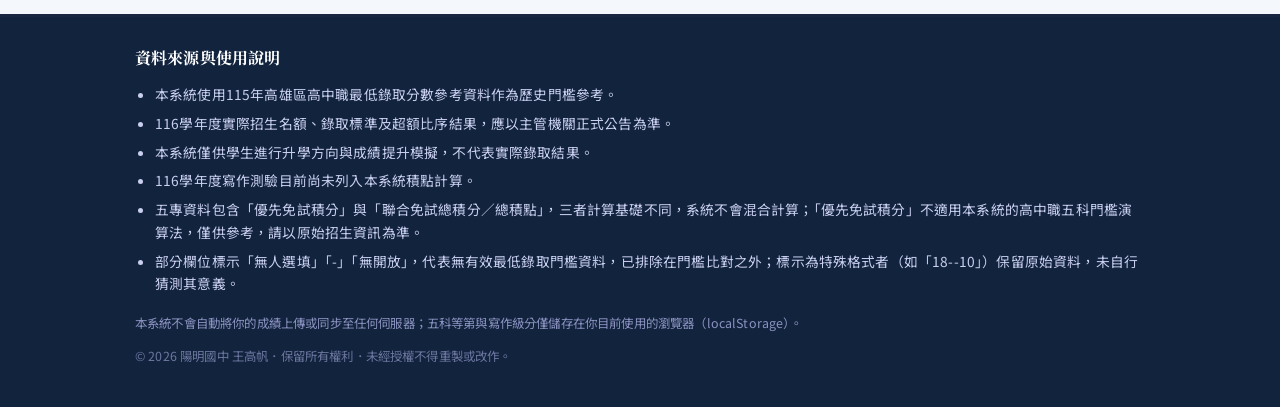
==== commit e56f3e69: "Add files via upload" ====
--- a/index.html
+++ b/index.html
@@ -740,7 +740,7 @@
 .sr-only{position:absolute; width:1px; height:1px; overflow:hidden; clip:rect(0,0,0,0);}
 </style>
 <link href="modern-ui.css?v=20260919" rel="stylesheet">
-<link href="analysis-dashboard.css?v=20260919e" rel="stylesheet">
+<link href="analysis-dashboard.css?v=20260919f" rel="stylesheet">
 </head>
 <body>
 
--- a/analysis-dashboard.css
+++ b/analysis-dashboard.css
@@ -45,3 +45,8 @@
 @media(max-width:640px){.hero .wrap{min-height:64px;padding:0 15px;gap:8px}.school-brand{gap:8px}.school-brand img{width:37px;height:32px}.school-brand strong{font-size:.94rem}.school-brand span{font-size:.62rem}.tool-identity{margin-left:0;padding-left:10px}.tool-title{font-size:.78rem;line-height:1.25}.tool-meta{display:none}.hero .wrap::after{height:3px}}
 
 .score-directory{margin-top:48px}.score-directory-hero{display:flex;align-items:center;justify-content:space-between;gap:28px;padding:30px 34px;background:linear-gradient(118deg,#101a39,#163452 58%,#27265c);border:2px solid var(--app-line);border-radius:18px;box-shadow:5px 5px 0 var(--app-line);color:#fff}.score-directory-copy{max-width:650px}.directory-eyebrow{display:inline-block;padding:4px 9px;border:1px solid rgba(255,255,255,.24);border-radius:999px;background:rgba(255,255,255,.09);color:#a5f1d5;font-size:.69rem;font-weight:800}.score-directory h2{margin:10px 0 5px;color:#fff;font:900 clamp(1.5rem,3vw,2rem) var(--sans);letter-spacing:-.03em}.score-directory-copy p{margin:0;color:#d7e1f1;font-size:.8rem;line-height:1.75}.directory-stats{display:grid;grid-template-columns:repeat(3,105px);gap:9px}.directory-stats div{padding:12px;border:1px solid rgba(255,255,255,.17);border-radius:11px;background:rgba(255,255,255,.08)}.directory-stats span{display:block;color:#bdcae0;font-size:.65rem;font-weight:800}.directory-stats b{display:block;margin-top:2px;font-size:1.55rem;line-height:1.2}.directory-controls{display:grid;grid-template-columns:1fr 1fr 2fr;gap:12px;margin-top:20px;padding:15px;border:2px solid var(--app-line);border-radius:13px;background:#fff;box-shadow:3px 3px 0 var(--app-line)}.directory-controls label{display:grid;gap:5px;color:#53647f;font-size:.69rem;font-weight:900}.directory-controls input,.directory-controls select{min-height:42px;padding:8px 10px;border:1.5px solid #cdd8e6;border-radius:8px;background:#f8fbff;color:var(--app-navy);font:700 .8rem var(--sans)}.directory-controls input:focus,.directory-controls select:focus{outline:3px solid rgba(82,53,245,.18);border-color:var(--app-blue)}.directory-result{margin:14px 3px 7px;color:#65738a;font-size:.75rem;font-weight:800}.directory-table-wrap{overflow-x:auto;border:2px solid var(--app-line);border-radius:14px;background:#fff;box-shadow:4px 4px 0 var(--app-line)}.directory-table{width:100%;border-collapse:collapse;min-width:720px;text-align:left}.directory-table th{padding:12px 14px;background:#f1f5fb;color:#71809a;font-size:.68rem;letter-spacing:.04em}.directory-table td{padding:13px 14px;border-top:1px solid #e5ebf3;color:#40536f;font-size:.78rem;vertical-align:middle}.directory-table tr:hover td{background:#f9fbff}.directory-table td strong{color:var(--app-navy);font-size:.84rem}.directory-table td small{display:block;margin-top:2px;color:#71809a;font-size:.63rem}.directory-category{display:inline-block;color:#3045a4;font-size:.7rem;font-weight:900}.directory-score{display:inline-block;min-width:38px;padding:5px 9px;border-radius:9px;background:#eceffd;color:#4735dc;font-size:.95rem;text-align:center}.directory-points{color:#bd6d16;font-size:.9rem}.directory-empty{text-align:center;color:#71809a;padding:28px!important}.directory-footnote{margin:11px 3px 0;color:#65738a;font-size:.69rem;line-height:1.65}@media(max-width:760px){.score-directory-hero{align-items:flex-start;flex-direction:column;padding:23px 20px}.directory-stats{grid-template-columns:repeat(3,1fr);width:100%}.directory-controls{grid-template-columns:1fr 1fr}.directory-search{grid-column:1/-1}}@media(max-width:480px){.score-directory{margin-top:34px}.directory-controls{grid-template-columns:1fr}.directory-search{grid-column:auto}.directory-stats div{padding:10px}.directory-stats b{font-size:1.3rem}}
+
+/* 深色老師提醒卡：提高標題、內文與項目符號的閱讀對比。 */
+.note-card h3{color:#fff!important}
+.note-card ul{color:#e2eaf6!important}
+.note-card li::marker{color:#9db7ff}
